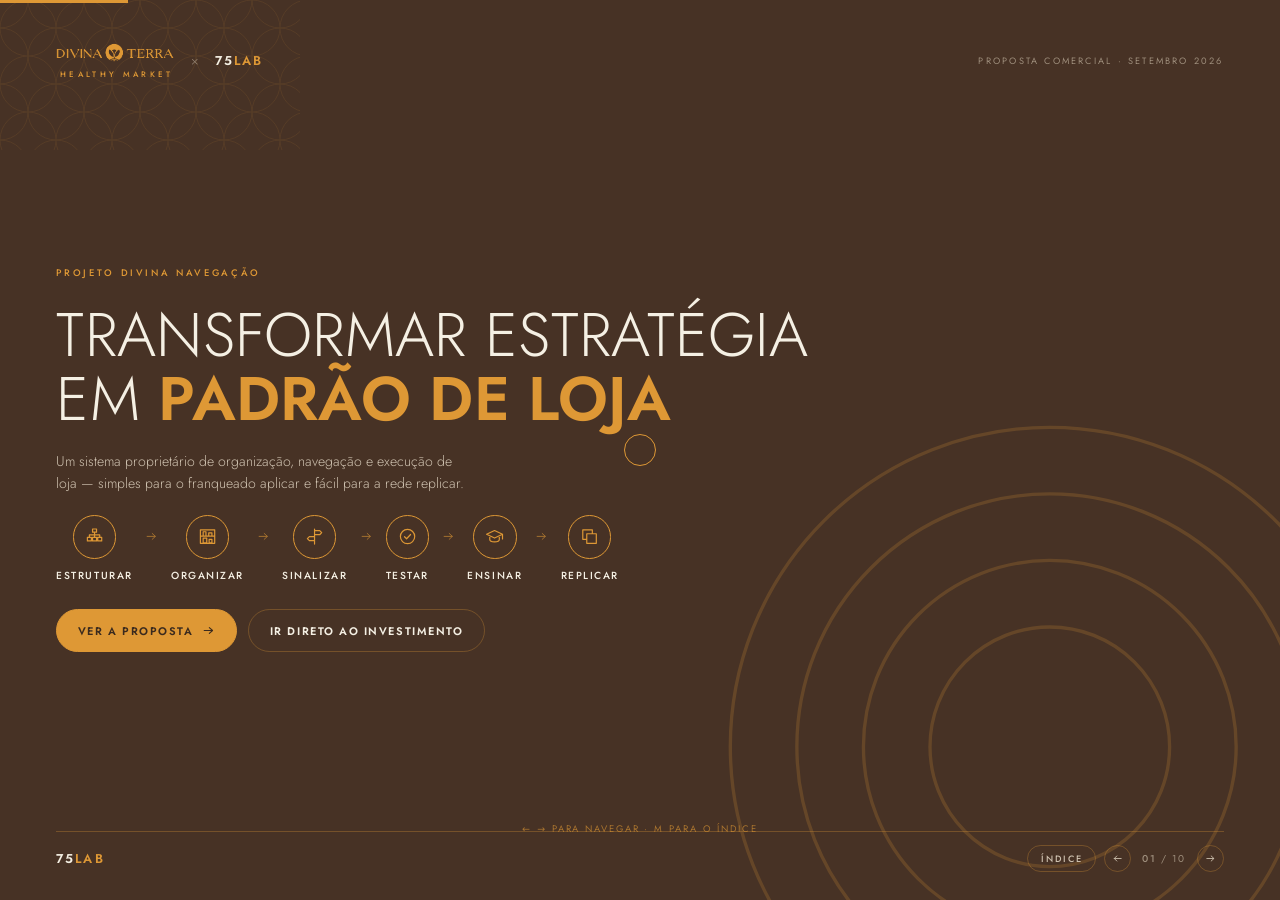
==== index.html @ fbb8a5eb "Remove renders, fixa R$ 29.900 e cria tela de entregáveis - Retira a tela de renders (ainda não há v" ====
<!DOCTYPE html>
<html lang="pt-BR">
<head>
<meta charset="UTF-8">
<meta name="viewport" content="width=device-width, initial-scale=1">
<title>Divina Navegação — Divina Terra × 75LAB</title>
<meta name="description" content="Proposta comercial 75LAB para a Divina Terra — Healthy Market. Divina Navegação: sistema proprietário de organização, navegação e execução de loja.">
<link rel="preconnect" href="https://fonts.googleapis.com">
<link rel="preconnect" href="https://fonts.gstatic.com" crossorigin>
<link href="https://fonts.googleapis.com/css2?family=Cormorant+Garamond:ital,wght@0,500;0,600;1,400;1,500&family=Jost:wght@200;300;400;500;600;700&display=swap" rel="stylesheet">
<style>
/* ==========================================================================
   DIVINA NAVEGAÇÃO · DIVINA TERRA × 75LAB — deck comercial (arquivo único)
   Conteúdo: "Divina Terra — Estratégia Completa de Organização, Navegação e
   Execução de Loja" (docx, 15/09/2026).
   Identidade oficial da marca (Behance): âmbar #DE9835 · terra #473225 ·
   mata #133F2E · areia #D1CBB8 · ouro de linha #C8963E. Padrão de pétalas,
   anéis concêntricos, selos circulares, títulos caps com palavra em âmbar.
   ========================================================================== */
:root{
  --amber:#DE9835; --amber-d:#C17B30; --amber-l:#EFC079; --amber-x:#9C6B24;
  --terra:#473225; --mata:#133F2E; --areia:#D1CBB8; --creme:#F5F0E4;
  --ease:cubic-bezier(.22,.9,.24,1);
}
*{margin:0;padding:0;box-sizing:border-box}
html,body{height:100%;overflow:hidden;background:var(--terra)}
body{font-family:'Jost',system-ui,sans-serif;-webkit-font-smoothing:antialiased}
button{font-family:inherit}
@media (pointer:fine){ body,a,button,.ci{cursor:none} }

/* ---------- cursor harmonioso ---------- */
.cur,.curDot{position:fixed;top:0;left:0;z-index:9999;pointer-events:none;border-radius:50%}
.cur{width:32px;height:32px;margin:-16px 0 0 -16px;border:1.4px solid var(--amber);
  transition:width .3s var(--ease),height .3s var(--ease),margin .3s var(--ease),background .3s,border-color .3s}
.curDot{width:4px;height:4px;margin:-2px 0 0 -2px;background:var(--amber)}
.cur.on{width:54px;height:54px;margin:-27px 0 0 -27px;background:rgba(222,152,53,.15);border-color:var(--amber-l)}
.cur.down{width:22px;height:22px;margin:-11px 0 0 -11px}
@media (pointer:coarse){.cur,.curDot{display:none}}

/* ---------- temas por slide ---------- */
.slide{--bg:var(--creme);--fg:#3A2A1E;--fg2:#6E5B4B;--fg3:#9A8875;
  --acc:var(--amber-x);--line:#DFD6C3;--card:#FFFDF8;--cardline:#E6DDCA;--pat:.10}
.bg-terra{--bg:#473225;--fg:#F5F0E4;--fg2:#CFC2B0;--fg3:#9E8E7C;--acc:#DE9835;
  --line:rgba(222,152,53,.3);--card:rgba(255,255,255,.055);--cardline:rgba(222,152,53,.26);--pat:.16}
.bg-mata{--bg:#133F2E;--fg:#F5F0E4;--fg2:#C2D2C6;--fg3:#8CA294;--acc:#DE9835;
  --line:rgba(222,152,53,.3);--card:rgba(255,255,255,.06);--cardline:rgba(222,152,53,.26);--pat:.16}
.bg-amber{--bg:#DE9835;--fg:#3A2A1E;--fg2:#5C4430;--fg3:#7E6146;--acc:#473225;
  --line:rgba(71,50,37,.26);--card:rgba(255,253,246,.55);--cardline:rgba(71,50,37,.2);--pat:.13}
.bg-areia{--bg:#D1CBB8;--fg:#3A2A1E;--fg2:#5C4B3B;--fg3:#7F705D;--acc:#8A5E1F;
  --line:rgba(71,50,37,.2);--card:rgba(255,253,246,.72);--cardline:rgba(71,50,37,.16);--pat:.12}

/* ---------- estrutura ---------- */
#stage{position:fixed;inset:0;background:var(--creme)}
.slide{position:absolute;inset:0;display:flex;flex-direction:column;
  padding:clamp(18px,3.2vw,52px) clamp(20px,4.4vw,86px) clamp(14px,2.2vw,34px);
  background:var(--bg);color:var(--fg);opacity:0;visibility:hidden;
  transition:opacity .6s var(--ease),transform .6s var(--ease),clip-path .68s var(--ease);
  transform:scale(.985) translateY(20px);clip-path:inset(0 0 100% 0)}
.slide.act{opacity:1;visibility:visible;transform:none;clip-path:inset(0 0 0 0);z-index:2}
.slide.prev{opacity:0;transform:scale(1.02) translateY(-14px);clip-path:inset(0 0 0 0)}

.act .rv{animation:rise .7s var(--ease) both}
.rv{opacity:0}
.act .rv:nth-child(1){animation-delay:.05s}.act .rv:nth-child(2){animation-delay:.12s}
.act .rv:nth-child(3){animation-delay:.19s}.act .rv:nth-child(4){animation-delay:.26s}
.act .rv:nth-child(5){animation-delay:.33s}.act .rv:nth-child(6){animation-delay:.4s}
.act .rv:nth-child(7){animation-delay:.47s}
@keyframes rise{from{opacity:0;transform:translateY(24px)}to{opacity:1;transform:none}}
.act .pop{animation:pop .8s var(--ease) both}
.pop{opacity:0}
@keyframes pop{from{opacity:0;transform:scale(.92)}to{opacity:1;transform:none}}
@keyframes fade{from{opacity:0;transform:translateY(8px)}to{opacity:1;transform:none}}

/* ---------- padrão de pétalas + anéis ---------- */
.pat{position:absolute;pointer-events:none;z-index:0}
.pat.top{top:0;left:0;right:0;height:clamp(70px,9vw,150px);opacity:var(--pat)}
.pat.full{inset:0;opacity:calc(var(--pat)*.62)}
.pat.corner{top:0;left:0;width:clamp(150px,20vw,330px);height:clamp(150px,20vw,330px);opacity:var(--pat)}
.rings{position:absolute;pointer-events:none;z-index:0;opacity:.2}
.rings circle{fill:none;stroke:var(--acc);stroke-width:.5}
.chrome,.content,.foot{position:relative;z-index:1}

.chrome{display:flex;justify-content:space-between;align-items:center;gap:16px;flex:0 0 auto}
.content{flex:1 1 auto;display:flex;flex-direction:column;justify-content:center;min-height:0;
  padding:clamp(10px,1.8vw,24px) 0;gap:clamp(11px,1.5vw,24px)}
.foot{flex:0 0 auto;display:flex;justify-content:space-between;align-items:center;
  border-top:1px solid var(--line);padding-top:clamp(8px,1vw,13px)}
.head{display:flex;justify-content:space-between;align-items:flex-end;gap:24px;flex-wrap:wrap}

/* ---------- marca ---------- */
.dtlogo{height:clamp(18px,1.8vw,28px);display:block}
.dtlock{display:flex;flex-direction:column;gap:5px}
.dtlock .desc{font-size:clamp(7px,.62vw,9.5px);letter-spacing:.42em;text-transform:uppercase;
  color:var(--acc);font-weight:500;text-align:center;padding-left:.42em}
.lockup{display:flex;align-items:center;gap:clamp(10px,1.3vw,20px)}
.lockup .x{font-size:clamp(11px,1vw,15px);color:var(--fg3);font-weight:300}
.lab{font-weight:600;font-size:clamp(11px,1vw,14px);letter-spacing:.16em;white-space:nowrap;color:var(--fg)}
.lab i{font-style:normal;color:var(--acc)}

/* ---------- tipografia ---------- */
h1,h2{font-weight:300;text-transform:uppercase;line-height:1.04;letter-spacing:.005em;color:var(--fg)}
h1{font-size:clamp(29px,4.8vw,78px)}
h2{font-size:clamp(22px,3vw,48px)}
h1 b,h2 b{font-weight:600;color:var(--acc)}
h3{font-weight:500;font-size:clamp(11.5px,1.1vw,16.5px);text-transform:uppercase;letter-spacing:.075em;
  line-height:1.2;color:var(--fg)}
.eyebrow{font-size:clamp(8.5px,.74vw,11px);letter-spacing:.28em;text-transform:uppercase;color:var(--acc);font-weight:500}
.lbl{font-size:clamp(8.5px,.72vw,10.5px);letter-spacing:.24em;text-transform:uppercase;color:var(--fg3)}
.lead{font-weight:300;font-size:clamp(12.5px,1.1vw,16.5px);line-height:1.55;color:var(--fg2);max-width:60ch}
.tiny{font-size:clamp(10.5px,.84vw,12.8px);line-height:1.5;color:var(--fg2);font-weight:300}
.qsm{font-family:'Cormorant Garamond',serif;font-style:italic;font-weight:500;
  font-size:clamp(15px,1.5vw,24px);line-height:1.28;color:var(--fg);max-width:32ch}
b{font-weight:500}

/* ---------- botões ---------- */
.btn{display:inline-flex;align-items:center;gap:9px;border:1.4px solid var(--amber);border-radius:100px;
  padding:clamp(9px,.95vw,14px) clamp(17px,1.6vw,27px);font-size:clamp(10px,.86vw,13px);font-weight:600;
  letter-spacing:.14em;text-transform:uppercase;background:var(--amber);color:#3A2A1E;
  transition:transform .3s var(--ease),background .3s,border-color .3s,color .3s}
.btn:hover{transform:translateY(-3px);background:transparent;color:var(--amber)}
.bg-amber .btn{background:var(--terra);border-color:var(--terra);color:var(--amber)}
.bg-amber .btn:hover{background:transparent;color:var(--terra)}
.bg-creme .btn:hover,.slide:not([class*="bg-"]) .btn:hover{color:var(--amber-x);border-color:var(--amber-x)}
.btn.gh{background:transparent;color:var(--fg);border-color:var(--line)}
.btn.gh:hover{background:var(--amber);border-color:var(--amber);color:#3A2A1E}
.btn svg{width:13px;height:13px;flex:0 0 auto;fill:none;stroke:currentColor;stroke-width:1.9;stroke-linecap:round;stroke-linejoin:round}
.btns{display:flex;gap:clamp(8px,.9vw,13px);flex-wrap:wrap}

.nav{display:flex;align-items:center;gap:8px}
.nb{width:clamp(25px,2.1vw,33px);height:clamp(25px,2.1vw,33px);border-radius:50%;
  border:1px solid var(--line);background:transparent;display:grid;place-items:center;transition:.28s var(--ease)}
.nb svg{width:11px;height:11px;fill:none;stroke:var(--fg2);stroke-width:1.9;stroke-linecap:round;stroke-linejoin:round;transition:.25s}
.nb:hover{background:var(--amber);border-color:var(--amber);transform:scale(1.1)}
.nb:hover svg{stroke:#3A2A1E}
.cnt{font-size:clamp(9.5px,.78vw,12px);letter-spacing:.16em;color:var(--fg3);min-width:50px;text-align:center}
.ixb{border:1px solid var(--line);background:transparent;border-radius:100px;padding:6px clamp(11px,.95vw,15px);
  font-size:clamp(8.5px,.72vw,10.5px);font-weight:500;letter-spacing:.22em;text-transform:uppercase;color:var(--fg2);transition:.28s var(--ease)}
.ixb:hover{background:var(--amber);color:#3A2A1E;border-color:var(--amber)}
#prog{position:fixed;top:0;left:0;height:3px;background:var(--amber);z-index:60;width:0;transition:width .5s var(--ease)}
.bg-amber ~ #prog{background:var(--terra)}

/* ---------- selos ---------- */
.selo{display:flex;flex-direction:column;align-items:center;text-align:center;gap:clamp(7px,.8vw,12px);
  background:none;border:none;color:inherit}
.ring{width:var(--rs,clamp(46px,4.4vw,74px));height:var(--rs,clamp(46px,4.4vw,74px));border-radius:50%;
  border:1.4px solid var(--acc);display:grid;place-items:center;flex:0 0 auto;transition:.4s var(--ease)}
.ring svg{width:46%;height:46%;fill:none;stroke:var(--acc);stroke-width:1.5;stroke-linecap:round;stroke-linejoin:round;transition:.4s var(--ease)}
.selo:hover .ring,.selo.on .ring{background:var(--acc);transform:scale(1.06)}
.selo:hover .ring svg,.selo.on .ring svg{stroke:var(--bg)}
.selo b{font-size:clamp(9px,.8vw,12px);letter-spacing:.15em;text-transform:uppercase;font-weight:500;color:var(--fg);line-height:1.35}

/* cadeia de selos (capa) */
.chain{display:flex;align-items:flex-start;gap:clamp(6px,1vw,16px);flex-wrap:wrap;--rs:clamp(38px,3.4vw,56px)}
.chain .ar{height:var(--rs);display:grid;place-items:center}
.chain .ar svg{width:clamp(12px,1vw,16px);fill:none;stroke:var(--acc);stroke-width:1.6;stroke-linecap:round;stroke-linejoin:round;opacity:.7}

/* equação dos 7 componentes */
.eq{display:flex;align-items:flex-start;justify-content:space-between;gap:clamp(3px,.5vw,9px);flex-wrap:wrap;--rs:clamp(42px,4vw,66px)}
.eq .op{height:var(--rs);display:grid;place-items:center;font-weight:200;font-size:clamp(16px,1.6vw,26px);color:var(--acc)}
.eqres{height:var(--rs);display:flex;align-items:center;gap:10px;padding:0 clamp(14px,1.5vw,24px);background:var(--terra);
  color:var(--amber);border-radius:100px;font-weight:600;letter-spacing:.14em;text-transform:uppercase;
  font-size:clamp(9.5px,.86vw,13px);white-space:nowrap;line-height:1.2}
.eqdet{display:flex;align-items:center;gap:clamp(12px,1.4vw,22px);background:var(--card);border:1px solid var(--cardline);
  border-radius:clamp(9px,.95vw,15px);padding:clamp(12px,1.3vw,20px) clamp(14px,1.6vw,26px)}
.eqdet .num{font-family:'Cormorant Garamond',serif;font-size:clamp(28px,3vw,50px);font-weight:600;line-height:1;color:var(--acc);opacity:.55}
.eqdet .anim{animation:fade .45s var(--ease) both}

/* ícone linear pequeno */
.ic{width:clamp(28px,2.5vw,42px);height:clamp(28px,2.5vw,42px);border-radius:50%;border:1.2px solid var(--acc);display:grid;place-items:center;flex:0 0 auto}
.ic svg{width:48%;height:48%;fill:none;stroke:var(--acc);stroke-width:1.6;stroke-linecap:round;stroke-linejoin:round}

/* ---------- cards ---------- */
.grid{display:grid;gap:clamp(9px,1.05vw,18px)}
.g2{grid-template-columns:repeat(2,1fr)}.g3{grid-template-columns:repeat(3,1fr)}.g4{grid-template-columns:repeat(4,1fr)}
.tile{background:var(--card);border:1px solid var(--cardline);border-radius:clamp(9px,.95vw,15px);
  padding:clamp(12px,1.25vw,22px);display:flex;flex-direction:column;gap:clamp(6px,.6vw,10px);text-align:left;
  transition:transform .35s var(--ease),box-shadow .35s var(--ease),border-color .35s}
.tile.ci:hover{transform:translateY(-6px);border-color:var(--amber);box-shadow:0 16px 32px -20px rgba(47,33,25,.55)}
.tile .num{font-family:'Cormorant Garamond',serif;font-size:clamp(20px,2.1vw,34px);font-weight:600;color:var(--acc);opacity:.42;line-height:1}
.trow{display:flex;justify-content:space-between;align-items:flex-start}
.tile.solid-amber{background:var(--amber);border-color:var(--amber)}
.tile.solid-amber h3{color:#3A2A1E}.tile.solid-amber .tiny,.tile.solid-amber .ul li{color:#5C4430}
.tile.solid-amber .eyebrow{color:#5C4430}.tile.solid-amber .num{color:#3A2A1E}
.tile.solid-amber .ic{border-color:#3A2A1E}.tile.solid-amber .ic svg{stroke:#3A2A1E}
.tile.solid-amber .ul li .dt{background:#3A2A1E}
.tile.solid-mata{background:var(--mata);border-color:var(--mata)}
.tile.solid-mata h3{color:#fff}.tile.solid-mata .tiny,.tile.solid-mata .ul li{color:#C2D2C6}
.tile.solid-mata .eyebrow,.tile.solid-mata .num{color:var(--amber)}
.tile.solid-mata .ic{border-color:var(--amber)}.tile.solid-mata .ic svg{stroke:var(--amber)}
.tile.solid-mata .ul li .dt{background:var(--amber)}
.tile.solid-terra{background:var(--terra);border-color:var(--terra)}
.tile.solid-terra h3{color:#fff}.tile.solid-terra .tiny,.tile.solid-terra .ul li{color:#CFC2B0}
.tile.solid-terra .eyebrow,.tile.solid-terra .num{color:var(--amber)}
.tile.solid-terra .ic{border-color:var(--amber)}.tile.solid-terra .ic svg{stroke:var(--amber)}
.tile.solid-terra .ul li .dt{background:var(--amber)}

/* ---------- listas / chips ---------- */
.ul{display:flex;flex-direction:column;gap:clamp(5px,.6vw,9px);list-style:none}
.ul.cols{display:grid;grid-template-columns:1fr 1fr;column-gap:clamp(14px,2vw,30px);row-gap:clamp(5px,.6vw,9px)}
.ul li{display:flex;gap:10px;align-items:flex-start;font-size:clamp(11px,.92vw,14px);font-weight:300;line-height:1.42;color:var(--fg2)}
.ul li .dt{width:6px;height:6px;border-radius:50%;background:var(--acc);flex:0 0 auto;margin-top:.52em}
.ul li svg{width:clamp(13px,1.1vw,16px);height:clamp(13px,1.1vw,16px);flex:0 0 auto;margin-top:.12em;
  fill:none;stroke:var(--acc);stroke-width:2;stroke-linecap:round;stroke-linejoin:round}
.ul.no li{color:var(--fg3)}.ul.no li svg{stroke:var(--fg3);stroke-width:1.8}
.chips{display:flex;gap:7px;flex-wrap:wrap}
.chip{display:inline-flex;align-items:center;gap:7px;border:1px solid var(--line);border-radius:100px;
  padding:5px 13px;font-size:clamp(10px,.8vw,12.3px);font-weight:400;color:var(--fg);background:var(--card)}
.chip svg{width:12px;height:12px;fill:none;stroke:var(--acc);stroke-width:1.8;stroke-linecap:round;stroke-linejoin:round}

/* ---------- faixas / dados ---------- */
.band{display:flex;align-items:center;gap:clamp(9px,1.2vw,18px);flex-wrap:wrap;border:1px solid var(--line);border-radius:100px;
  padding:clamp(8px,.95vw,15px) clamp(15px,1.7vw,28px);font-size:clamp(10px,.85vw,13px);color:var(--fg2);font-weight:300}
.band b{color:var(--fg);font-weight:500}
.band .sep{width:4px;height:4px;border-radius:50%;background:var(--acc);flex:0 0 auto}
.band svg{fill:none;stroke:var(--acc);stroke-width:1.5;stroke-linecap:round;stroke-linejoin:round;flex:0 0 auto}
.dl{display:flex;flex-direction:column}
.dl div{display:flex;justify-content:space-between;gap:14px;align-items:baseline;padding:clamp(6px,.68vw,11px) 0;
  border-bottom:1px solid var(--line);font-size:clamp(10.5px,.9vw,13.5px);font-weight:300;color:var(--fg2)}
.dl div:last-child{border:none}
.dl b{font-weight:500;color:var(--fg);text-align:right}

/* ---------- hoje → proposto ---------- */
.fromto{display:flex;align-items:stretch;gap:clamp(6px,.8vw,13px)}
.ft{flex:1;border:1px solid var(--cardline);background:var(--card);border-radius:clamp(9px,.95vw,15px);
  padding:clamp(11px,1.2vw,19px) clamp(13px,1.4vw,22px);display:flex;flex-direction:column;gap:9px}
.ft.on{background:var(--terra);border-color:var(--terra)}
.ft.on .eyebrow{color:var(--amber)}
.seq{display:flex;align-items:center;gap:clamp(5px,.6vw,9px);flex-wrap:wrap}
.seq span{border:1px solid var(--line);border-radius:100px;padding:5px clamp(9px,.9vw,14px);font-size:clamp(9.5px,.8vw,12px);
  font-weight:500;letter-spacing:.12em;text-transform:uppercase;color:var(--fg)}
.ft.on .seq span{border-color:rgba(222,152,53,.5);color:#F5F0E4}
.seq svg{width:12px;height:12px;fill:none;stroke:var(--fg3);stroke-width:1.8;stroke-linecap:round;stroke-linejoin:round}
.ft.on .seq svg{stroke:var(--amber)}
.ft.muted .seq span{color:var(--fg3)}

/* ---------- Divina Logic: matriz + regra modular ---------- */
.oar{display:flex;flex-direction:column;gap:clamp(7px,.8vw,12px)}
.oar .tile{flex-direction:row;align-items:center;gap:clamp(11px,1.2vw,18px);padding:clamp(11px,1.1vw,18px) clamp(13px,1.3vw,20px)}
.oar .tag{font-size:clamp(9.5px,.8vw,12px);font-weight:600;letter-spacing:.18em;text-transform:uppercase;
  min-width:clamp(96px,9.5vw,146px)}
.tile.solid-terra .tag{color:var(--amber)}.tile.solid-amber .tag{color:#3A2A1E}.tile.solid-mata .tag{color:var(--amber)}
.modbox{background:var(--card);border:1px solid var(--cardline);border-radius:clamp(9px,.95vw,15px);
  padding:clamp(12px,1.3vw,22px);display:flex;flex-direction:column;gap:clamp(9px,1vw,14px)}
.steps{display:inline-flex;border:1px solid var(--line);border-radius:100px;padding:3px;gap:3px;align-self:flex-start}
.mod{display:grid;grid-template-columns:repeat(4,1fr);gap:clamp(4px,.5vw,8px);height:clamp(96px,15vh,170px);position:relative}
.mcol{border:1.3px solid var(--terra);border-radius:5px;display:grid;grid-template-rows:repeat(4,1fr);gap:3px;padding:4px;
  background:#FBF8F1;transition:opacity .4s,border-color .4s}
.mcol.off{border:1.3px dashed var(--line);background:transparent;opacity:.6}
.mcol.off .shelf{display:none}
.shelf{display:flex;gap:2px;border-bottom:2px solid rgba(71,50,37,.35)}
.sg{height:100%;border-radius:2px 2px 0 0;transition:flex-basis .55s var(--ease);
  background-image:repeating-linear-gradient(90deg,rgba(255,255,255,.28) 0 1px,transparent 1px 9px)}
.sg.a{background-color:var(--terra)}.sg.b{background-color:var(--amber)}.sg.c{background-color:var(--mata)}
.more4{position:absolute;right:-6px;top:50%;transform:translate(100%,-50%);font-weight:200;font-size:22px;color:var(--acc)}
.legend{display:flex;gap:14px;flex-wrap:wrap;font-size:clamp(9.5px,.78vw,11.5px);color:var(--fg2);letter-spacing:.06em}
.legend span{display:inline-flex;align-items:center;gap:6px}
.legend i{width:10px;height:10px;border-radius:2px;display:inline-block}
.modcap{font-size:clamp(12px,1vw,15.5px);font-weight:400;color:var(--fg)}
.modcap b{color:var(--acc);font-weight:600}

/* ---------- timeline 7 fases ---------- */
.tl{display:grid;grid-template-columns:repeat(7,1fr);gap:clamp(5px,.7vw,12px);position:relative}
.tl:before{content:'';position:absolute;left:0;right:0;top:clamp(14px,1.25vw,21px);height:1px;background:var(--line)}
.tstep{position:relative;text-align:left;background:transparent;border:none;display:flex;flex-direction:column;gap:clamp(5px,.6vw,9px)}
.tdot{width:clamp(28px,2.5vw,42px);height:clamp(28px,2.5vw,42px);border-radius:50%;background:var(--bg);border:1.4px solid var(--fg3);
  display:grid;place-items:center;font-family:'Cormorant Garamond',serif;font-size:clamp(12px,1.1vw,18px);font-weight:600;color:var(--fg2);
  transition:.35s var(--ease);z-index:1}
.tstep.on .tdot,.tstep:hover .tdot{background:var(--amber);border-color:var(--amber);color:#3A2A1E;transform:scale(1.1)}
.tstep h3{font-size:clamp(10px,.9vw,13.5px);letter-spacing:.06em;transition:color .3s}
.tstep .tiny{font-size:clamp(9.5px,.76vw,11.5px);line-height:1.4}
.tstep.on h3{color:var(--acc)}
.phase{display:grid;grid-template-columns:.9fr 1.6fr;gap:clamp(12px,1.6vw,26px);background:var(--card);border:1px solid var(--cardline);
  border-radius:clamp(9px,.95vw,15px);padding:clamp(13px,1.35vw,22px) clamp(15px,1.6vw,26px)}
.phase .anim{animation:fade .45s var(--ease) both}
.phase .ph-n{font-family:'Cormorant Garamond',serif;font-size:clamp(26px,2.6vw,44px);font-weight:600;color:var(--acc);line-height:1}

/* ---------- clusters / auditoria ---------- */
.clu{display:grid;grid-template-columns:repeat(3,1fr);gap:clamp(8px,1vw,16px);align-items:end}
.clu div{display:flex;flex-direction:column;align-items:center;text-align:center;gap:7px}
.clu .c{border-radius:50%;border:1.4px solid var(--amber);display:grid;place-items:center;font-weight:600;color:var(--amber);letter-spacing:.06em}
.clu .p{width:clamp(34px,3vw,48px);height:clamp(34px,3vw,48px);font-size:clamp(12px,1vw,15px)}
.clu .m{width:clamp(48px,4.3vw,68px);height:clamp(48px,4.3vw,68px);font-size:clamp(15px,1.3vw,20px);background:rgba(222,152,53,.14)}
.clu .g{width:clamp(62px,5.6vw,90px);height:clamp(62px,5.6vw,90px);font-size:clamp(18px,1.6vw,25px);background:var(--amber);color:#3A2A1E}
.audit{display:flex;flex-direction:column;gap:6px}
.audit div{display:flex;justify-content:space-between;align-items:center;gap:10px;padding:5px 0;border-bottom:1px solid var(--line);
  font-size:clamp(10.5px,.86vw,13px);font-weight:300;color:var(--fg2)}
.audit div:last-child{border:none}
.pill{font-size:clamp(8.5px,.7vw,10.5px);font-weight:600;letter-spacing:.14em;text-transform:uppercase;padding:3px 10px;border-radius:100px;white-space:nowrap}
.pill.ok{background:#2E6B4E;color:#F5F0E4}.pill.aj{background:var(--amber);color:#3A2A1E}.pill.na{border:1px solid var(--line);color:var(--fg3)}

/* ---------- fluxo ---------- */
.flow{display:flex;align-items:stretch;gap:clamp(6px,.75vw,13px)}
.fstep{flex:1;background:var(--card);border:1px solid var(--cardline);border-radius:clamp(9px,.95vw,15px);
  padding:clamp(11px,1.2vw,20px);display:flex;flex-direction:column;gap:8px;transition:.35s var(--ease)}
.fstep:hover{transform:translateY(-5px);border-color:var(--amber)}
.farr{display:grid;place-items:center;flex:0 0 auto;width:clamp(14px,1.5vw,26px)}
.farr svg{width:100%;fill:none;stroke:var(--acc);stroke-width:1.6;stroke-linecap:round;stroke-linejoin:round}
.skuflow{display:flex;align-items:center;gap:clamp(4px,.5vw,8px);flex-wrap:wrap}
.skuflow span{font-size:clamp(9px,.74vw,11px);font-weight:500;letter-spacing:.12em;text-transform:uppercase;color:var(--fg);
  border:1px solid var(--line);border-radius:100px;padding:4px 10px;background:var(--card)}
.skuflow svg{width:11px;height:11px;fill:none;stroke:var(--acc);stroke-width:1.8;stroke-linecap:round;stroke-linejoin:round}

/* ---------- catálogo de entregáveis ---------- */
.pcard{gap:clamp(4px,.45vw,7px);padding:clamp(10px,1vw,17px) clamp(12px,1.2vw,19px)}
.pcard h3{font-size:clamp(11px,1vw,15px)}
.ptype{font-size:clamp(7.5px,.62vw,9.5px);font-weight:600;letter-spacing:.16em;text-transform:uppercase;
  padding:3px 9px;border-radius:100px;border:1px solid var(--acc);color:var(--acc);white-space:nowrap}
.ptype.sv{background:var(--acc);color:var(--bg)}
.stat{align-items:flex-start}
.stat .snum{font-weight:200;font-size:clamp(34px,3.4vw,56px);line-height:.9;color:var(--fg)}
.stat .go{font-size:clamp(8.5px,.7vw,10.5px);letter-spacing:.18em;text-transform:uppercase;color:var(--acc);font-weight:600;
  display:inline-flex;align-items:center;gap:6px;margin-top:2px}
.stat .go svg{width:11px;height:11px;fill:none;stroke:currentColor;stroke-width:2;stroke-linecap:round;stroke-linejoin:round}

/* ---------- tabs ---------- */
.tabs{display:inline-flex;border:1px solid var(--line);border-radius:100px;padding:3px;gap:3px;align-self:flex-start}
.tab{border:none;background:transparent;border-radius:100px;padding:7px clamp(12px,1.3vw,22px);font-size:clamp(9.5px,.8vw,12px);
  font-weight:500;letter-spacing:.14em;text-transform:uppercase;color:var(--fg2);transition:.3s var(--ease)}
.tab.on{background:var(--amber);color:#3A2A1E}
.bg-amber .tab.on{background:var(--terra);color:var(--amber)}
.pane{display:none}.pane.on{display:block;animation:rise .5s var(--ease) both}

/* ---------- número gigante ---------- */
.big{font-weight:200;line-height:.86;letter-spacing:-.02em;font-size:clamp(52px,9.6vw,156px);color:var(--fg);white-space:nowrap}
.big small{font-size:.26em;font-weight:400;letter-spacing:.06em;vertical-align:super;margin-right:.08em}

/* ---------- índice ---------- */
#ix{position:fixed;inset:0;z-index:80;background:var(--terra);display:none;padding:clamp(26px,3.6vw,64px);overflow:auto}
#ix.on{display:block;animation:rise .4s var(--ease) both}
.ixg{display:grid;grid-template-columns:repeat(auto-fill,minmax(215px,1fr));gap:9px;margin-top:24px}
.ixi{text-align:left;background:transparent;border:1px solid rgba(222,152,53,.28);border-radius:10px;padding:13px 15px;
  display:flex;gap:12px;align-items:baseline;transition:.3s var(--ease)}
.ixi:hover{background:var(--amber);border-color:var(--amber)}
.ixi span{font-family:'Cormorant Garamond',serif;font-size:18px;color:var(--amber);font-weight:600;min-width:20px}
.ixi p{font-size:11.5px;color:#CFC2B0;font-weight:400;text-transform:uppercase;letter-spacing:.14em}
.ixi:hover span,.ixi:hover p{color:#3A2A1E}
.hint{position:fixed;bottom:clamp(50px,5vw,76px);left:50%;transform:translateX(-50%);z-index:50;font-size:9.5px;letter-spacing:.2em;
  text-transform:uppercase;color:var(--amber);opacity:.65;pointer-events:none;transition:opacity .5s}
.hint.hide{opacity:0}

@media (max-width:860px){
  .g3,.g4{grid-template-columns:repeat(2,1fr)}
  .g2,.phase,.split{grid-template-columns:1fr!important}
  .ul.cols{grid-template-columns:1fr}
  .tl{grid-template-columns:repeat(4,1fr)}.tl:before{display:none}
  .flow,.fromto{flex-direction:column}.farr{width:auto;height:18px;transform:rotate(90deg)}
  .hideM{display:none!important}
  .slide{overflow-y:auto;overflow-x:hidden;-webkit-overflow-scrolling:touch}
  .content{justify-content:flex-start}
  .hint{display:none}
}
@media print{
  html,body{overflow:visible;height:auto}
  #stage{position:static}
  .slide{position:relative;opacity:1!important;visibility:visible!important;transform:none!important;clip-path:none!important;
    height:100vh;page-break-after:always;break-after:page;-webkit-print-color-adjust:exact;print-color-adjust:exact}
  .nav,.ixb,#ix,.cur,.curDot,.hint,#prog{display:none!important}
  .rv,.pop{opacity:1!important;animation:none!important}
}
</style>
</head>
<body>

<div id="prog"></div>
<div class="cur" id="cur"></div>
<div class="curDot" id="curDot"></div>

<!-- ===== padrões e ícones da marca ===== -->
<svg style="position:absolute;width:0;height:0" aria-hidden="true">
 <defs>
  <pattern id="petG" width="56" height="56" patternUnits="userSpaceOnUse">
    <g fill="none" stroke="#DE9835" stroke-width="1"><circle cx="0" cy="0" r="28"/><circle cx="56" cy="0" r="28"/>
      <circle cx="0" cy="56" r="28"/><circle cx="56" cy="56" r="28"/><circle cx="28" cy="28" r="28"/></g>
  </pattern>
  <pattern id="petT" width="56" height="56" patternUnits="userSpaceOnUse">
    <g fill="none" stroke="#473225" stroke-width="1"><circle cx="0" cy="0" r="28"/><circle cx="56" cy="0" r="28"/>
      <circle cx="0" cy="56" r="28"/><circle cx="56" cy="56" r="28"/><circle cx="28" cy="28" r="28"/></g>
  </pattern>
 </defs>
 <symbol id="i-arr" viewBox="0 0 24 24"><path d="M4 12h15M13.5 6.5 19.5 12l-6 5.5"/></symbol>
 <symbol id="i-l" viewBox="0 0 24 24"><path d="M20 12H5M10.5 6.5 5 12l5.5 5.5"/></symbol>
 <symbol id="i-ok" viewBox="0 0 24 24"><path d="m4 12.5 5.5 5.5L20 6.5"/></symbol>
 <symbol id="i-no" viewBox="0 0 24 24"><path d="M6 6l12 12M18 6 6 18"/></symbol>
 <symbol id="i-map" viewBox="0 0 24 24"><path d="M9 3.5 3 5.8v15L9 18.5l6 2.3 6-2.3v-15L15 5.8 9 3.5zM9 3.5v15M15 5.8v15"/></symbol>
 <symbol id="i-shelf" viewBox="0 0 24 24"><path d="M3 3.5h18M3 3.5v17M21 3.5v17M3 20.5h18M3 11.5h18M6.5 6h3.5v5.5H6.5zM13.5 7.5h4v4h-4zM6.5 14h4.5v6H6.5zM14 15.5h3.5V20H14z"/></symbol>
 <symbol id="i-tree" viewBox="0 0 24 24"><path d="M9.5 2.5h5v4h-5zM12 6.5v3.5M5.5 10h13M5.5 10v3M12 10v3M18.5 10v3M3 13h5v4.5H3zM9.5 13h5v4.5h-5zM16 13h5v4.5h-5z"/></symbol>
 <symbol id="i-grid" viewBox="0 0 24 24"><path d="M3.5 3.5h17v17h-17zM3.5 9.2h17M3.5 14.8h17M9.2 3.5v17M14.8 3.5v17"/></symbol>
 <symbol id="i-sign" viewBox="0 0 24 24"><path d="M12 21.5V2.5M12 4.5h6.5l2.5 2.6-2.5 2.6H12M12 12H5.5L3 14.6l2.5 2.6H12"/></symbol>
 <symbol id="i-cycle" viewBox="0 0 24 24"><path d="M20 12a8 8 0 0 1-13.7 5.6M4 12a8 8 0 0 1 13.7-5.6M17.7 2.8v3.8h-3.8M6.3 21.2v-3.8h3.8"/></symbol>
 <symbol id="i-cap" viewBox="0 0 24 24"><path d="M2 9.2 12 4.5l10 4.7-10 4.7zM6 11.1v4.7c0 1.7 2.7 3 6 3s6-1.3 6-3v-4.7M22 9.2v5.8"/></symbol>
 <symbol id="i-copy" viewBox="0 0 24 24"><path d="M8.5 8.5h12v12h-12zM15.5 8.5v-5h-12v12h5"/></symbol>
 <symbol id="i-target" viewBox="0 0 24 24"><circle cx="12" cy="12" r="9"/><circle cx="12" cy="12" r="5"/><circle cx="12" cy="12" r="1.3"/></symbol>
 <symbol id="i-rule" viewBox="0 0 24 24"><path d="M2.5 8.5h19v7h-19zM6.5 8.5v3M10.5 8.5v3.8M14.5 8.5v3M18.5 8.5v3.8"/></symbol>
 <symbol id="i-book" viewBox="0 0 24 24"><path d="M4 4.5h11a3 3 0 0 1 3 3V20H7a3 3 0 0 1-3-3zM4 17a3 3 0 0 1 3-3h11M8 8.5h6"/></symbol>
 <symbol id="i-team" viewBox="0 0 24 24"><circle cx="9" cy="8" r="3.2"/><path d="M2.8 20c0-3.4 2.8-5.2 6.2-5.2s6.2 1.8 6.2 5.2"/><circle cx="17.4" cy="9.2" r="2.3"/><path d="M16.6 14.9c2.9.1 4.6 1.7 4.6 4.5"/></symbol>
 <symbol id="i-store" viewBox="0 0 24 24"><path d="M4 3.5h16l1.5 5.2a3 3 0 0 1-5.7 1.5 3 3 0 0 1-5.6 0 3 3 0 0 1-5.7-1.5zM5 11v9.5h14V11M10 20.5V15h4v5.5"/></symbol>
 <symbol id="i-grow" viewBox="0 0 24 24"><path d="M3.5 20.5h17M7 20.5v-5.5M12 20.5v-9.5M17 20.5v-3.5M4 10l5-4.5 4 3 6.5-5.5"/></symbol>
 <symbol id="i-img" viewBox="0 0 24 24"><path d="M3 4.5h18v15H3zM3 16l5-5 4 4 3-3 6 6"/><circle cx="8.3" cy="9.3" r="1.4"/></symbol>
 <symbol id="i-print" viewBox="0 0 24 24"><path d="M7 8.5V3h10v5.5M7 17.5H5a2 2 0 0 1-2-2v-4a2 2 0 0 1 2-2h14a2 2 0 0 1 2 2v4a2 2 0 0 1-2 2h-2M7 14.5h10V21H7z"/></symbol>
 <symbol id="i-seal" viewBox="0 0 24 24"><circle cx="12" cy="12" r="9"/><path d="m8.2 12.2 2.6 2.6 5-5.4"/></symbol>
 <symbol id="i-search" viewBox="0 0 24 24"><circle cx="10.5" cy="10.5" r="6.5"/><path d="m15.5 15.5 5.5 5.5"/></symbol>
 <symbol id="i-list" viewBox="0 0 24 24"><path d="M9 6h11.5M9 12h11.5M9 18h11.5"/><path d="m3 6 1.3 1.3L6.5 5M3 12l1.3 1.3L6.5 11M3 18l1.3 1.3L6.5 17"/></symbol>
</svg>

<div id="stage">

<!-- ================= 1 · CAPA ================= -->
<section class="slide bg-terra" data-t="Capa">
  <svg class="pat full"><rect width="100%" height="100%" fill="url(#petG)"/></svg>
  <svg class="rings" viewBox="0 0 100 100" style="right:-8vw;bottom:-14vw;width:52vw;height:52vw">
    <circle cx="50" cy="50" r="18"/><circle cx="50" cy="50" r="28"/><circle cx="50" cy="50" r="38"/><circle cx="50" cy="50" r="48"/></svg>
  <div class="chrome">
    <div class="lockup">
      <div class="dtlock"><img class="dtlogo" src="[data-uri]" alt="Divina Terra"><span class="desc">Healthy Market</span></div>
      <span class="x">×</span><span class="lab">75<i>LAB</i></span>
    </div>
    <span class="lbl hideM">Proposta comercial · Setembro 2026</span>
  </div>
  <div class="content" style="gap:clamp(13px,1.6vw,26px)">
    <div class="rv"><span class="eyebrow">Projeto Divina Navegação</span></div>
    <h1 class="rv">Transformar estratégia<br>em <b>padrão de loja</b></h1>
    <p class="lead rv" style="max-width:52ch">Um sistema proprietário de organização, navegação e execução de loja — simples para o franqueado aplicar e fácil para a rede replicar.</p>
    <div class="chain rv">
      <div class="selo ci"><span class="ring"><svg><use href="#i-tree"/></svg></span><b>Estruturar</b></div>
      <div class="ar"><svg viewBox="0 0 24 24"><use href="#i-arr"/></svg></div>
      <div class="selo ci"><span class="ring"><svg><use href="#i-shelf"/></svg></span><b>Organizar</b></div>
      <div class="ar"><svg viewBox="0 0 24 24"><use href="#i-arr"/></svg></div>
      <div class="selo ci"><span class="ring"><svg><use href="#i-sign"/></svg></span><b>Sinalizar</b></div>
      <div class="ar"><svg viewBox="0 0 24 24"><use href="#i-arr"/></svg></div>
      <div class="selo ci"><span class="ring"><svg><use href="#i-seal"/></svg></span><b>Testar</b></div>
      <div class="ar"><svg viewBox="0 0 24 24"><use href="#i-arr"/></svg></div>
      <div class="selo ci"><span class="ring"><svg><use href="#i-cap"/></svg></span><b>Ensinar</b></div>
      <div class="ar"><svg viewBox="0 0 24 24"><use href="#i-arr"/></svg></div>
      <div class="selo ci"><span class="ring"><svg><use href="#i-copy"/></svg></span><b>Replicar</b></div>
    </div>
    <div class="btns rv" style="margin-top:clamp(2px,.5vw,8px)">
      <button class="btn ci" data-go="1">Ver a proposta <svg><use href="#i-arr"/></svg></button>
      <button class="btn gh ci" data-go="8">Ir direto ao investimento</button>
    </div>
  </div>
  <div class="foot">
    <span class="lab">75<i>LAB</i></span>
    <div class="nav"><button class="ixb ci" data-ix>Índice</button><button class="nb ci" data-prev><svg><use href="#i-l"/></svg></button>
      <span class="cnt"><b class="cur-n">01</b> / 10</span><button class="nb ci" data-next><svg><use href="#i-arr"/></svg></button></div>
  </div>
</section>

<!-- ================= 2 · O DESAFIO ================= -->
<section class="slide" data-t="O desafio">
  <svg class="pat corner"><rect width="100%" height="100%" fill="url(#petT)"/></svg>
  <div class="chrome"><span class="eyebrow">01 · O ponto de partida</span><span class="lbl hideM">Contexto e problema de negócio</span></div>
  <div class="content">
    <div class="head rv">
      <h2>O conhecimento existe.<br><b>Falta virar sistema</b></h2>
      <div><div class="eyebrow" style="margin-bottom:7px">Pergunta-guia · Shopper first</div>
        <p class="qsm">“Como alguém que não conhece o portfólio da Divina Terra procuraria esse produto na loja?”</p></div>
    </div>
    <div class="grid g4 rv">
      <div class="tile"><div class="trow"><span class="ic"><svg><use href="#i-team"/></svg></span><span class="num">01</span></div>
        <h3>Conhecimento disperso</h3><p class="tiny">Parte nas pessoas, parte nas indústrias, parte na prática de cada loja.</p></div>
      <div class="tile"><div class="trow"><span class="ic"><svg><use href="#i-tree"/></svg></span><span class="num">02</span></div>
        <h3>Organização por marca</h3><p class="tiny">O shopper precisa conhecer a marca para encontrar a solução.</p></div>
      <div class="tile"><div class="trow"><span class="ic"><svg><use href="#i-search"/></svg></span><span class="num">03</span></div>
        <h3>Dependência da equipe</h3><p class="tiny">Sem uma loja autoexplicativa, cliente e vendedor novo dependem de memória.</p></div>
      <div class="tile"><div class="trow"><span class="ic"><svg><use href="#i-copy"/></svg></span><span class="num">04</span></div>
        <h3>Baixa replicabilidade</h3><p class="tiny">Cada unidade interpreta o padrão do seu jeito.</p></div>
    </div>
    <div class="fromto rv">
      <div class="ft muted"><span class="eyebrow" style="color:var(--fg3)">Hoje</span>
        <div class="seq"><span>Marca</span><svg><use href="#i-arr"/></svg><span>Produto</span><svg><use href="#i-arr"/></svg><span>Pedir ajuda</span></div></div>
      <div class="farr"><svg viewBox="0 0 24 24"><use href="#i-arr"/></svg></div>
      <div class="ft on"><span class="eyebrow">Com a Divina Navegação</span>
        <div class="seq"><span>Necessidade</span><svg><use href="#i-arr"/></svg><span>Categoria</span><svg><use href="#i-arr"/></svg><span>Marca</span></div></div>
    </div>
  </div>
  <div class="foot">
    <span class="lab">75<i>LAB</i></span>
    <div class="nav"><button class="ixb ci" data-ix>Índice</button><button class="nb ci" data-prev><svg><use href="#i-l"/></svg></button>
      <span class="cnt"><b class="cur-n">02</b> / 10</span><button class="nb ci" data-next><svg><use href="#i-arr"/></svg></button></div>
  </div>
</section>

<!-- ================= 3 · O CONCEITO ================= -->
<section class="slide bg-amber" data-t="O sistema">
  <svg class="pat top"><rect width="100%" height="100%" fill="url(#petT)"/></svg>
  <div class="chrome"><span class="eyebrow">02 · A solução</span><span class="lbl hideM">Clique em cada componente</span></div>
  <div class="content">
    <div class="head rv">
      <h2>Não é um manual.<br>É um <b>sistema de execução</b></h2>
      <p class="lead" style="max-width:34ch">Divina Navegação é a metodologia guarda-chuva: sete componentes que, juntos, formam o padrão da rede.</p>
    </div>
    <div class="eq rv">
      <button class="selo ci on" data-eq="0"><span class="ring"><svg><use href="#i-tree"/></svg></span><b>Categorias</b></button><span class="op">+</span>
      <button class="selo ci" data-eq="1"><span class="ring"><svg><use href="#i-shelf"/></svg></span><b>Exposição</b></button><span class="op">+</span>
      <button class="selo ci" data-eq="2"><span class="ring"><svg><use href="#i-grid"/></svg></span><b>Planograma</b></button><span class="op">+</span>
      <button class="selo ci" data-eq="3"><span class="ring"><svg><use href="#i-sign"/></svg></span><b>Comunicação</b></button><span class="op">+</span>
      <button class="selo ci" data-eq="4"><span class="ring"><svg><use href="#i-cycle"/></svg></span><b>Operação</b></button><span class="op">+</span>
      <button class="selo ci" data-eq="5"><span class="ring"><svg><use href="#i-cap"/></svg></span><b>Treinamento</b></button><span class="op">+</span>
      <button class="selo ci" data-eq="6"><span class="ring"><svg><use href="#i-copy"/></svg></span><b>Replicação</b></button><span class="op">=</span>
      <div class="eqres">Padrão<br>Divina Terra</div>
    </div>
    <div class="eqdet rv" id="eqdet">
      <span class="num">01</span>
      <div class="anim"><h3 id="eqn">Categorias</h3><p class="tiny" id="eqd" style="margin-top:4px">Define o que existe e como está organizado.</p></div>
    </div>
    <div class="band rv"><svg style="width:15px;height:15px"><use href="#i-seal"/></svg>
      O investimento deixa de ser compra de arquivos e passa a ser a <b>criação de um ativo da rede</b></div>
  </div>
  <div class="foot">
    <span class="lab">75<i>LAB</i></span>
    <div class="nav"><button class="ixb ci" data-ix>Índice</button><button class="nb ci" data-prev><svg><use href="#i-l"/></svg></button>
      <span class="cnt"><b class="cur-n">03</b> / 10</span><button class="nb ci" data-next><svg><use href="#i-arr"/></svg></button></div>
  </div>
</section>

<!-- ================= 4 · DIVINA LOGIC ================= -->
<section class="slide" data-t="Divina Logic">
  <svg class="pat corner" style="left:auto;right:0;transform:scaleX(-1)"><rect width="100%" height="100%" fill="url(#petT)"/></svg>
  <div class="chrome"><span class="eyebrow">03 · Divina Logic · sistema modular de exposição</span><span class="lbl hideM">Teste a regra modular</span></div>
  <div class="content">
    <div class="head rv">
      <h2>Padrão<br><b>sem engessamento</b></h2>
      <p class="lead" style="max-width:36ch">O franqueado não copia a foto de uma gôndola. Ele entende a regra por trás dela — e aplica no espaço que tem.</p>
    </div>
    <div class="rv split" style="display:grid;grid-template-columns:1fr 1.15fr;gap:clamp(12px,1.6vw,26px);align-items:stretch">
      <div class="oar">
        <div class="tile solid-terra"><span class="tag">Obrigatório</span><p class="tiny">O que define o padrão Divina Terra. <b style="color:#fff">Não muda.</b></p></div>
        <div class="tile solid-amber"><span class="tag">Adaptável</span><p class="tiny">Varia com o tamanho, o estoque e o sortimento da loja.</p></div>
        <div class="tile solid-mata"><span class="tag">Recomendado</span><p class="tiny">Boas práticas que elevam a exposição, conforme a realidade da unidade.</p></div>
      </div>
      <div class="modbox">
        <div style="display:flex;justify-content:space-between;align-items:center;gap:10px;flex-wrap:wrap">
          <span class="eyebrow">Regra modular</span>
          <div class="steps">
            <button class="tab on ci" data-mod="1">1 módulo</button><button class="tab ci" data-mod="2">2</button>
            <button class="tab ci" data-mod="3">3</button><button class="tab ci" data-mod="4">4+</button>
          </div>
        </div>
        <div class="mod" id="mod"></div>
        <p class="modcap" id="modcap"><b>1 módulo:</b> as subcategorias e os SKUs essenciais.</p>
        <div class="legend"><span><i style="background:var(--terra)"></i>Essenciais</span><span><i style="background:var(--amber)"></i>Complementares</span><span><i style="background:var(--mata)"></i>Novidades e variedade</span><span style="color:var(--fg3)">Ilustrativo</span></div>
      </div>
    </div>
  </div>
  <div class="foot">
    <span class="lab">75<i>LAB</i></span>
    <div class="nav"><button class="ixb ci" data-ix>Índice</button><button class="nb ci" data-prev><svg><use href="#i-l"/></svg></button>
      <span class="cnt"><b class="cur-n">04</b> / 10</span><button class="nb ci" data-next><svg><use href="#i-arr"/></svg></button></div>
  </div>
</section>

<!-- ================= 5 · METODOLOGIA E FASES ================= -->
<section class="slide bg-areia" data-t="Metodologia em 7 fases">
  <svg class="pat top"><rect width="100%" height="100%" fill="url(#petT)"/></svg>
  <div class="chrome"><span class="eyebrow">04 · Como vamos construir</span><span class="lbl hideM">Clique em uma fase</span></div>
  <div class="content">
    <div class="head rv">
      <h2>10 etapas em 7 fases.<br><b>Um único sistema</b></h2>
      <p class="lead" style="max-width:36ch">Cada etapa alimenta a seguinte. Aprovações ao fim de cada fase evitam retrabalho acumulado.</p>
    </div>
    <div class="tl rv" id="tl">
      <button class="tstep on ci" data-ph="0"><span class="tdot">1</span><h3>Imersão</h3><p class="tiny">Diagnóstico da loja piloto</p></button>
      <button class="tstep ci" data-ph="1"><span class="tdot">2</span><h3>Estratégia</h3><p class="tiny">Categorias, naming e Divina Logic</p></button>
      <button class="tstep ci" data-ph="2"><span class="tdot">3</span><h3>Desenvolvimento</h3><p class="tiny">Planogramas e sistema visual</p></button>
      <button class="tstep ci" data-ph="3"><span class="tdot">4</span><h3>Piloto</h3><p class="tiny">Implantação assistida</p></button>
      <button class="tstep ci" data-ph="4"><span class="tdot">5</span><h3>Validação</h3><p class="tiny">Testes e correções</p></button>
      <button class="tstep ci" data-ph="5"><span class="tdot">6</span><h3>Manualização</h3><p class="tiny">Manual, guia e treinamento</p></button>
      <button class="tstep ci" data-ph="6"><span class="tdot">7</span><h3>Escala</h3><p class="tiny">Clusters, rollout e suporte</p></button>
    </div>
    <div class="phase rv" id="phase">
      <div class="anim">
        <div style="display:flex;align-items:baseline;gap:12px"><span class="ph-n">01</span><h3 class="ph-t">Imersão e diagnóstico</h3></div>
        <ul class="ul ph-et" style="margin-top:10px"><li><span class="dt"></span>Etapa 1 · Imersão e diagnóstico da loja piloto</li></ul>
      </div>
      <div class="anim">
        <div class="eyebrow" style="margin-bottom:9px">Entregáveis da fase</div>
        <div class="chips ph-en">
          <span class="chip"><svg><use href="#i-ok"/></svg>Diagnóstico estratégico</span><span class="chip"><svg><use href="#i-ok"/></svg>Registro fotográfico comentado</span>
          <span class="chip"><svg><use href="#i-ok"/></svg>Mapa AS IS</span><span class="chip"><svg><use href="#i-ok"/></svg>Inventário de categorias e mobiliário</span>
          <span class="chip"><svg><use href="#i-ok"/></svg>Oportunidades priorizadas</span>
        </div>
      </div>
    </div>
    <p class="tiny rv" style="color:var(--fg3)">O prazo definitivo depende da entrega dos dados, das aprovações e da disponibilidade da loja piloto.</p>
  </div>
  <div class="foot">
    <span class="lab">75<i>LAB</i></span>
    <div class="nav"><button class="ixb ci" data-ix>Índice</button><button class="nb ci" data-prev><svg><use href="#i-l"/></svg></button>
      <span class="cnt"><b class="cur-n">05</b> / 10</span><button class="nb ci" data-next><svg><use href="#i-arr"/></svg></button></div>
  </div>
</section>

<!-- ================= 6 · PILOTO ANTES DA ESCALA ================= -->
<section class="slide bg-terra" data-t="Piloto e escala">
  <svg class="pat full"><rect width="100%" height="100%" fill="url(#petG)"/></svg>
  <div class="chrome"><span class="eyebrow">05 · Validar antes de escalar</span><span class="lbl hideM">Aplicação real antes da escala</span></div>
  <div class="content">
    <div class="head rv">
      <h2>Provado na loja.<br><b>Depois, na rede</b></h2>
      <p class="lead" style="max-width:34ch">Nenhuma regra é definitiva só porque funciona em uma apresentação.</p>
    </div>
    <div class="flow rv">
      <div class="fstep"><span class="ic"><svg><use href="#i-store"/></svg></span><span class="eyebrow">Loja piloto</span>
        <h3>O laboratório do sistema</h3><p class="tiny">Implantação assistida, registro de antes e depois e relatório de aprendizados.</p></div>
      <div class="farr"><svg viewBox="0 0 24 24"><use href="#i-arr"/></svg></div>
      <div class="fstep"><span class="ic"><svg><use href="#i-team"/></svg></span><span class="eyebrow">Teste de usabilidade</span>
        <h3>Quem não participou consegue aplicar?</h3><p class="tiny">Se a execução depende de explicação constante, o sistema ainda não está simples.</p></div>
      <div class="farr"><svg viewBox="0 0 24 24"><use href="#i-arr"/></svg></div>
      <div class="fstep"><span class="ic"><svg><use href="#i-grow"/></svg></span><span class="eyebrow">Rollout em ondas</span>
        <h3>Piloto · representativas · expansão</h3><p class="tiny">Cada onda confirma as regras antes de liberar manual, treinamento e kits para a rede.</p></div>
    </div>
    <div class="grid g2 rv">
      <div class="tile">
        <div class="trow"><div><span class="eyebrow">Clusterização</span><h3 style="margin-top:5px">Um formato, não uma loja por vez</h3></div></div>
        <div class="clu" style="margin-top:4px">
          <div><span class="c p">P</span><p class="tiny">Espaço reduzido, foco nos essenciais</p></div>
          <div><span class="c m">M</span><p class="tiny">Mix intermediário, mais subcategorias</p></div>
          <div><span class="c g">G</span><p class="tiny">Mix e profundidade completos</p></div>
        </div>
      </div>
      <div class="tile">
        <div class="trow"><div><span class="eyebrow">Auditoria simples</span><h3 style="margin-top:5px">Checklist de 10 a 15 critérios</h3></div>
          <span class="ic"><svg><use href="#i-list"/></svg></span></div>
        <div class="audit">
          <div><span>Produtos na categoria correta</span><span class="pill ok">OK</span></div>
          <div><span>Ordem de exposição respeitada</span><span class="pill aj">Ajustar</span></div>
          <div><span>Testeiras atualizadas</span><span class="pill ok">OK</span></div>
          <div><span>Comunicação de lançamento</span><span class="pill na">Não se aplica</span></div>
        </div>
      </div>
    </div>
  </div>
  <div class="foot">
    <span class="lab">75<i>LAB</i></span>
    <div class="nav"><button class="ixb ci" data-ix>Índice</button><button class="nb ci" data-prev><svg><use href="#i-l"/></svg></button>
      <span class="cnt"><b class="cur-n">06</b> / 10</span><button class="nb ci" data-next><svg><use href="#i-arr"/></svg></button></div>
  </div>
</section>

<!-- ================= 7 · RESPONSABILIDADES E GOVERNANÇA ================= -->
<section class="slide" data-t="Papéis e governança">
  <svg class="pat corner"><rect width="100%" height="100%" fill="url(#petT)"/></svg>
  <div class="chrome"><span class="eyebrow">06 · Quem faz o quê</span><span class="lbl hideM">Alterne entre projeto e rede</span></div>
  <div class="content">
    <div class="head rv">
      <h2>Papéis claros.<br><b>Um padrão que se mantém</b></h2>
      <div class="tabs"><button class="tab on ci" data-tab="0">No projeto</button><button class="tab ci" data-tab="1">Depois, na rede</button></div>
    </div>
    <div class="rv" style="min-height:clamp(210px,31vh,300px)">
      <div class="pane on" data-pane="0">
        <div class="grid g2">
          <div class="tile solid-amber">
            <div class="trow"><div><h3>75LAB</h3><span class="eyebrow">conduz e constrói</span></div><span class="num">01</span></div>
            <ul class="ul">
              <li><span class="dt"></span>Conduz o diagnóstico e estrutura a metodologia.</li>
              <li><span class="dt"></span>Desenvolve categorias, naming e Divina Logic.</li>
              <li><span class="dt"></span>Cria planogramas, sistema visual e templates.</li>
              <li><span class="dt"></span>Acompanha o piloto e consolida aprendizados.</li>
              <li><span class="dt"></span>Desenvolve manual, treinamento e auditoria.</li>
              <li><span class="dt"></span>Propõe clusters e rollout.</li>
            </ul>
          </div>
          <div class="tile">
            <div class="trow"><div><h3>Divina Terra</h3><span class="eyebrow">viabiliza e aprova</span></div><span class="num">02</span></div>
            <ul class="ul">
              <li><span class="dt"></span>Indica o ponto focal e disponibiliza a loja piloto.</li>
              <li><span class="dt"></span>Fornece mix, cadastros e dimensões.</li>
              <li><span class="dt"></span>Consolida feedbacks e aprova etapas no prazo.</li>
              <li><span class="dt"></span>Informa formatos e tamanhos de loja.</li>
              <li><span class="dt"></span>Indica responsáveis por treinamento e rollout.</li>
              <li><span class="dt"></span>Coordena a comunicação com os franqueados.</li>
            </ul>
          </div>
        </div>
      </div>
      <div class="pane" data-pane="1">
        <div class="grid g2">
          <div class="tile solid-terra">
            <div class="trow"><div><h3>Franqueadora</h3><span class="eyebrow">define o padrão</span></div><span class="ic"><svg><use href="#i-tree"/></svg></span></div>
            <ul class="ul"><li><span class="dt"></span>Arquitetura de categorias e nomenclaturas oficiais.</li>
              <li><span class="dt"></span>Regras centrais e planogramas-base.</li>
              <li><span class="dt"></span>Aprovação de novas peças e versão do manual.</li></ul>
          </div>
          <div class="tile solid-mata">
            <div class="trow"><div><h3>Franqueado · loja</h3><span class="eyebrow">executa e mantém</span></div><span class="ic"><svg><use href="#i-store"/></svg></span></div>
            <ul class="ul"><li><span class="dt"></span>Execução, manutenção diária e reposição.</li>
              <li><span class="dt"></span>Adaptações permitidas pela regra.</li>
              <li><span class="dt"></span>Registro de dúvidas e correção de desvios.</li></ul>
          </div>
        </div>
        <div style="margin-top:clamp(10px,1.2vw,18px)">
          <div class="eyebrow" style="margin-bottom:8px">Fluxo do novo SKU</div>
          <div class="skuflow"><span>Novo produto</span><svg><use href="#i-arr"/></svg><span>Classificar</span><svg><use href="#i-arr"/></svg><span>Categoria</span><svg><use href="#i-arr"/></svg><span>Prioridade</span><svg><use href="#i-arr"/></svg><span>Posicionar</span><svg><use href="#i-arr"/></svg><span>Atualizar material</span></div>
        </div>
      </div>
    </div>
    <div class="band rv"><b>Dependências críticas</b><span class="sep"></span>qualidade das informações de mix<span class="sep"></span>loja piloto disponível<span class="sep"></span>velocidade de aprovação<span class="sep"></span>responsáveis definidos</div>
  </div>
  <div class="foot">
    <span class="lab">75<i>LAB</i></span>
    <div class="nav"><button class="ixb ci" data-ix>Índice</button><button class="nb ci" data-prev><svg><use href="#i-l"/></svg></button>
      <span class="cnt"><b class="cur-n">07</b> / 10</span><button class="nb ci" data-next><svg><use href="#i-arr"/></svg></button></div>
  </div>
</section>

<!-- ================= 8 · ENTREGÁVEIS ================= -->
<section class="slide bg-mata" data-t="Entregáveis">
  <svg class="pat top"><rect width="100%" height="100%" fill="url(#petG)"/></svg>
  <div class="chrome"><span class="eyebrow">07 · O que você recebe</span><span class="lbl hideM">Produtos e serviços do projeto</span></div>
  <div class="content">
    <div class="head rv">
      <h2>9 produtos que ficam na rede.<br><b>6 serviços que conduzimos</b></h2>
      <div class="tabs"><button class="tab on ci" data-tab="0">Produtos · 9</button><button class="tab ci" data-tab="1">Serviços · 6</button></div>
    </div>
    <div class="rv" style="min-height:clamp(250px,40vh,340px)">
      <div class="pane on" data-pane="0">
        <div class="grid g3">
          <div class="tile pcard ci"><div class="trow"><span class="ic"><svg><use href="#i-tree"/></svg></span><span class="ptype">Produto</span></div><h3>Árvore de Categorias</h3><p class="tiny">Hierarquia oficial, glossário e regras para novos SKUs.</p></div>
          <div class="tile pcard ci"><div class="trow"><span class="ic"><svg><use href="#i-rule"/></svg></span><span class="ptype">Produto</span></div><h3>Documento Divina Logic</h3><p class="tiny">Princípios de exposição, matriz Obrigatório/Adaptável/Recomendado e protocolos.</p></div>
          <div class="tile pcard ci"><div class="trow"><span class="ic"><svg><use href="#i-grid"/></svg></span><span class="ptype">Produto</span></div><h3>Biblioteca de Planogramas</h3><p class="tiny">Planogramas-base, modelos modulares e ficha de leitura.</p></div>
          <div class="tile pcard ci"><div class="trow"><span class="ic"><svg><use href="#i-sign"/></svg></span><span class="ptype">Produto</span></div><h3>Kit Visual de Navegação</h3><p class="tiny">Testeiras, faixas, benefícios e templates das peças de gôndola.</p></div>
          <div class="tile pcard ci"><div class="trow"><span class="ic"><svg><use href="#i-book"/></svg></span><span class="ptype">Produto</span></div><h3>Manual Digital Divina Navegação</h3><p class="tiny">15 capítulos, com versão master para atualizações.</p></div>
          <div class="tile pcard ci"><div class="trow"><span class="ic"><svg><use href="#i-list"/></svg></span><span class="ptype">Produto</span></div><h3>Guia Rápido Operacional</h3><p class="tiny">Checklists de rotina, ruptura, produto novo e FAQ.</p></div>
          <div class="tile pcard ci"><div class="trow"><span class="ic"><svg><use href="#i-cap"/></svg></span><span class="ptype">Produto</span></div><h3>Kit de Treinamento</h3><p class="tiny">Trilha em 8 módulos, apresentação, exercícios e quiz.</p></div>
          <div class="tile pcard ci"><div class="trow"><span class="ic"><svg><use href="#i-store"/></svg></span><span class="ptype">Produto</span></div><h3>Matriz de Clusters</h3><p class="tiny">Regras de adaptação por formato de loja: P, M e G.</p></div>
          <div class="tile pcard ci"><div class="trow"><span class="ic"><svg><use href="#i-seal"/></svg></span><span class="ptype">Produto</span></div><h3>Checklist de Auditoria</h3><p class="tiny">10 a 15 critérios: OK, Ajustar ou Não se aplica.</p></div>
        </div>
      </div>
      <div class="pane" data-pane="1">
        <div class="grid g3">
          <div class="tile pcard ci"><div class="trow"><span class="ic"><svg><use href="#i-search"/></svg></span><span class="ptype sv">Serviço</span></div><h3>Imersão e diagnóstico</h3><p class="tiny">Levantamento da loja piloto, registro fotográfico e mapa AS IS.</p></div>
          <div class="tile pcard ci"><div class="trow"><span class="ic"><svg><use href="#i-store"/></svg></span><span class="ptype sv">Serviço</span></div><h3>Implantação assistida</h3><p class="tiny">Acompanhamento da aplicação na loja piloto, com antes e depois.</p></div>
          <div class="tile pcard ci"><div class="trow"><span class="ic"><svg><use href="#i-target"/></svg></span><span class="ptype sv">Serviço</span></div><h3>Teste e validação</h3><p class="tiny">A equipe aplica o sistema; corrigimos o que gerar dúvida.</p></div>
          <div class="tile pcard ci"><div class="trow"><span class="ic"><svg><use href="#i-team"/></svg></span><span class="ptype sv">Serviço</span></div><h3>Treinamento centralizado</h3><p class="tiny">Capacitação da equipe que vai multiplicar o padrão na rede.</p></div>
          <div class="tile pcard ci"><div class="trow"><span class="ic"><svg><use href="#i-grow"/></svg></span><span class="ptype sv">Serviço</span></div><h3>Plano de rollout e governança</h3><p class="tiny">Ondas de implantação, papéis e versionamento do padrão.</p></div>
          <div class="tile pcard ci"><div class="trow"><span class="ic"><svg><use href="#i-cycle"/></svg></span><span class="ptype sv">Serviço</span></div><h3>Janela de suporte</h3><p class="tiny">Apoio pós-entrega com período e canal definidos.</p></div>
        </div>
      </div>
    </div>
    <div class="band rv"><svg style="width:15px;height:15px"><use href="#i-book"/></svg>
      <b>Material vivo</b><span class="sep"></span>tudo com versão e data de atualização, para a rede evoluir sem reconstruir o sistema</div>
  </div>
  <div class="foot">
    <span class="lab">75<i>LAB</i></span>
    <div class="nav"><button class="ixb ci" data-ix>Índice</button><button class="nb ci" data-prev><svg><use href="#i-l"/></svg></button>
      <span class="cnt"><b class="cur-n">08</b> / 10</span><button class="nb ci" data-next><svg><use href="#i-arr"/></svg></button></div>
  </div>
</section>

<!-- ================= 9 · INVESTIMENTO ================= -->
<section class="slide bg-amber" data-t="Investimento">
  <svg class="pat full"><rect width="100%" height="100%" fill="url(#petT)"/></svg>
  <svg class="rings" viewBox="0 0 100 100" style="right:-10vw;top:-16vw;width:48vw;height:48vw;opacity:.25">
    <circle cx="50" cy="50" r="22"/><circle cx="50" cy="50" r="33"/><circle cx="50" cy="50" r="44"/></svg>
  <div class="chrome"><span class="eyebrow">08 · Investimento</span><span class="lbl hideM">Divina Navegação</span></div>
  <div class="content">
    <div class="rv"><h2 style="max-width:22ch">A metodologia central <b>da rede inteira</b></h2></div>
    <div class="rv split" style="display:grid;grid-template-columns:1fr 1.2fr;gap:clamp(16px,2.3vw,44px);align-items:start">
      <div>
        <div class="big pop"><small>R$</small><span id="cUp">29.900</span></div>
        <div class="dl" style="margin-top:clamp(10px,1.3vw,20px)">
          <div><span>Base do projeto</span><b>1 loja piloto</b></div>
          <div><span>Estrutura</span><b>10 etapas em 7 fases</b></div>
          <div><span>Suporte</span><b>Janela limitada pós-entrega</b></div>
        </div>
      </div>
      <div style="display:flex;flex-direction:column;gap:clamp(9px,1vw,14px)">
        <div class="eyebrow">O que o investimento cobre</div>
        <div class="grid g2">
          <button class="tile stat ci" data-go="7" data-gotab="0"><span class="snum">9</span><h3>Produtos</h3><p class="tiny">que ficam com a rede</p><span class="go">Ver produtos <svg><use href="#i-arr"/></svg></span></button>
          <button class="tile stat ci" data-go="7" data-gotab="1"><span class="snum">6</span><h3>Serviços</h3><p class="tiny">conduzidos pela 75LAB</p><span class="go">Ver serviços <svg><use href="#i-arr"/></svg></span></button>
        </div>
        <div class="eyebrow" style="margin-top:4px">Não está incluído</div>
        <ul class="ul cols no">
          <li><svg><use href="#i-no"/></svg>Visita individual a todas as franquias</li>
          <li><svg><use href="#i-no"/></svg>Implantação física em todas as lojas</li>
          <li><svg><use href="#i-no"/></svg>Produção e instalação de materiais</li>
          <li><svg><use href="#i-no"/></svg>Levantamento SKU a SKU da rede</li>
          <li><svg><use href="#i-no"/></svg>Planograma customizado por loja</li>
          <li><svg><use href="#i-no"/></svg>Suporte ilimitado e atualizações permanentes</li>
          <li><svg><use href="#i-no"/></svg>Custos de terceiros, logística e deslocamentos</li>
        </ul>
      </div>
    </div>
    <div class="btns rv"><button class="btn ci" data-go="9">Ver o próximo passo <svg><use href="#i-arr"/></svg></button></div>
  </div>
  <div class="foot">
    <span class="lab">75<i>LAB</i></span>
    <div class="nav"><button class="ixb ci" data-ix>Índice</button><button class="nb ci" data-prev><svg><use href="#i-l"/></svg></button>
      <span class="cnt"><b class="cur-n">09</b> / 10</span><button class="nb ci" data-next><svg><use href="#i-arr"/></svg></button></div>
  </div>
</section>

<!-- ================= 10 · SUCESSO E DECISÃO ================= -->
<section class="slide bg-terra" data-t="Sucesso e próximo passo">
  <svg class="pat full"><rect width="100%" height="100%" fill="url(#petG)"/></svg>
  <div class="chrome">
    <span class="eyebrow">09 · O próximo passo</span>
    <div class="lockup"><img class="dtlogo" src="[data-uri]" alt="Divina Terra" style="height:clamp(14px,1.35vw,21px)"><span class="x">×</span><span class="lab">75<i>LAB</i></span></div>
  </div>
  <div class="content">
    <div class="head rv">
      <h2>O sucesso é a loja funcionar<br><b>sem depender de nós</b></h2>
      <p class="lead" style="max-width:34ch">Um novo gerente ou colaborador entende a organização, aplica as regras e resolve situações reais com os materiais entregues.</p>
    </div>
    <div class="rv">
      <div class="eyebrow" style="margin-bottom:9px">Como vamos acompanhar</div>
      <div class="chips">
        <span class="chip"><svg><use href="#i-ok"/></svg>Categorias corretamente implementadas</span>
        <span class="chip"><svg><use href="#i-ok"/></svg>Aderência ao checklist</span>
        <span class="chip"><svg><use href="#i-ok"/></svg>Tempo para ler e aplicar o planograma</span>
        <span class="chip"><svg><use href="#i-ok"/></svg>Dúvidas recorrentes dos franqueados</span>
        <span class="chip"><svg><use href="#i-ok"/></svg>Desvios na auditoria</span>
        <span class="chip"><svg><use href="#i-ok"/></svg>Lojas implantadas por onda</span>
      </div>
      <p class="tiny" style="margin-top:8px;color:var(--fg3)">Métricas comerciais entram em fase posterior, com baseline e método de medição adequados.</p>
    </div>
    <div class="rv">
      <div class="eyebrow" style="margin-bottom:clamp(9px,1.1vw,15px)">Para começar</div>
      <div style="display:flex;gap:clamp(14px,2.6vw,46px);flex-wrap:wrap">
        <div class="selo ci"><span class="ring"><svg><use href="#i-seal"/></svg></span><b>Aprovar<br>o escopo</b></div>
        <div class="selo ci"><span class="ring"><svg><use href="#i-team"/></svg></span><b>Indicar o<br>ponto focal</b></div>
        <div class="selo ci"><span class="ring"><svg><use href="#i-store"/></svg></span><b>Definir a<br>loja piloto</b></div>
        <div class="selo ci"><span class="ring"><svg><use href="#i-list"/></svg></span><b>Enviar mix<br>e cadastros</b></div>
      </div>
    </div>
    <div class="btns rv">
      <button class="btn ci" data-go="8">Rever o investimento <svg><use href="#i-arr"/></svg></button>
      <button class="btn gh ci" data-go="0">Voltar ao início</button>
      <button class="btn gh ci" id="pdf">Baixar PDF <svg><use href="#i-print"/></svg></button>
    </div>
  </div>
  <div class="foot">
    <span class="lab">75<i>LAB</i></span>
    <div class="nav"><button class="ixb ci" data-ix>Índice</button><button class="nb ci" data-prev><svg><use href="#i-l"/></svg></button>
      <span class="cnt"><b class="cur-n">10</b> / 10</span><button class="nb ci" data-next><svg><use href="#i-arr"/></svg></button></div>
  </div>
</section>

</div><!-- /stage -->

<div id="ix">
  <div style="display:flex;justify-content:space-between;align-items:center">
    <div class="lockup">
      <div class="dtlock"><img class="dtlogo" src="[data-uri]" alt="Divina Terra"><span class="desc" style="color:#DE9835">Healthy Market</span></div>
      <span class="x" style="color:#9E8E7C">×</span><span class="lab" style="color:#F5F0E4">75<i style="color:#DE9835">LAB</i></span>
    </div>
    <button class="ixb ci" id="ixClose" style="border-color:rgba(222,152,53,.4);color:#CFC2B0">Fechar</button>
  </div>
  <div class="ixg" id="ixg"></div>
</div>

<div class="hint" id="hint">← → para navegar · M para o índice</div>

<script>
(function(){
  var slides = [].slice.call(document.querySelectorAll('.slide'));
  var N = slides.length, i = 0, lock = false;

  /* ---- conteúdo interativo ---- */
  var EQ = [
    ['Categorias','Define o que existe e como está organizado.'],
    ['Exposição','Define a lógica usada dentro da gôndola.'],
    ['Planograma','Traduz a lógica em orientação prática de execução.'],
    ['Comunicação','Ajuda o shopper a entender a loja e os benefícios.'],
    ['Operação','Define como manter o padrão no dia a dia.'],
    ['Treinamento','Garante que as pessoas saibam executar.'],
    ['Replicação','Leva a metodologia a diferentes formatos e unidades.']
  ];
  var MOD = {
    1:{p:[.62,.38,0],  t:'<b>1 módulo:</b> as subcategorias e os SKUs essenciais.'},
    2:{p:[.5,.32,.18], t:'<b>2 módulos:</b> os grupos principais ganham profundidade.'},
    3:{p:[.44,.33,.23],t:'<b>3 módulos:</b> mais variedade, mantendo a hierarquia.'},
    4:{p:[.4,.33,.27], t:'<b>4 ou mais:</b> profundidade sem perder a leitura.'}
  };
  var PH = [
    {t:'Imersão e diagnóstico', et:['Etapa 1 · Imersão e diagnóstico da loja piloto'],
     en:['Diagnóstico estratégico','Registro fotográfico comentado','Mapa AS IS','Inventário de categorias e mobiliário','Oportunidades priorizadas']},
    {t:'Estratégia', et:['Etapa 2 · Arquitetura de categorias','Etapa 3 · Naming e hierarquia','Etapa 4 · Divina Logic'],
     en:['Árvore mestre de categorias','Glossário e regras para novos SKUs','Matriz de nomenclatura','Documento Divina Logic','Matriz Obrigatório · Adaptável · Recomendado']},
    {t:'Desenvolvimento', et:['Etapa 5 · Planogramas-base','Etapa 6 · Sistema visual de navegação'],
     en:['Biblioteca de planogramas-base','Modelos modulares de adaptação','Ficha de leitura de planograma','Conceito visual de navegação','Templates das peças de gôndola']},
    {t:'Piloto', et:['Etapa 7 · Implantação completa na loja piloto'],
     en:['Plano de implantação','Checklist de execução','Implantação assistida','Registro de antes e depois','Relatório de aprendizados']},
    {t:'Validação', et:['Etapa 8 · Teste de usabilidade e validação'],
     en:['Roteiro de teste','Registro das dúvidas','Matriz de correções','Versão validada da metodologia']},
    {t:'Manualização', et:['Etapa 9 · Manual definitivo e treinamento','Guia Rápido operacional'],
     en:['Manual Digital Divina Navegação · 15 capítulos','Guia Rápido Divina Terra','Trilha de treinamento · 8 módulos','Exercícios, quiz e FAQ inicial']},
    {t:'Escala', et:['Etapa 10 · Clusterização, rollout e suporte'],
     en:['Matriz de clusters','Plano de rollout em ondas','Checklist de auditoria','Janela de suporte definida','Governança e versionamento']}
  ];
  var OK = '<svg><use href="#i-ok"/></svg>';

  function drawMod(n){
    var box = document.getElementById('mod'), m = MOD[n], ranges = [], acc = 0, html = '';
    m.p.forEach(function(w){ ranges.push([acc, acc + w]); acc += w; });
    var filled = Math.min(n, 4);
    for(var c = 0; c < 4; c++){
      if(c >= filled){ html += '<div class="mcol off"></div>'; continue; }
      var a0 = c / filled, a1 = (c + 1) / filled, segs = '';
      ['a','b','c'].forEach(function(k, j){
        var o = Math.max(0, Math.min(a1, ranges[j][1]) - Math.max(a0, ranges[j][0]));
        if(o > 0.0001) segs += '<i class="sg ' + k + '" style="flex:0 0 calc(' + (o / (a1 - a0) * 100).toFixed(2) + '% - 2px)"></i>';
      });
      var shelf = '<div class="shelf">' + segs + '</div>';
      html += '<div class="mcol">' + shelf + shelf + shelf + shelf + '</div>';
    }
    if(n >= 4) html += '<span class="more4">+</span>';
    box.innerHTML = html;
    document.getElementById('modcap').innerHTML = m.t;
  }
  drawMod(1);

  function setEq(k){
    document.querySelectorAll('[data-eq]').forEach(function(b){ b.classList.toggle('on', +b.getAttribute('data-eq') === k); });
    var det = document.getElementById('eqdet');
    det.querySelector('.num').textContent = String(k + 1).padStart(2, '0');
    document.getElementById('eqn').textContent = EQ[k][0];
    document.getElementById('eqd').textContent = EQ[k][1];
    var a = det.querySelector('.anim'); a.style.animation = 'none'; a.offsetHeight; a.style.animation = '';
  }
  function setPhase(k){
    document.querySelectorAll('[data-ph]').forEach(function(b){ b.classList.toggle('on', +b.getAttribute('data-ph') === k); });
    var p = document.getElementById('phase'), d = PH[k];
    p.querySelector('.ph-n').textContent = String(k + 1).padStart(2, '0');
    p.querySelector('.ph-t').textContent = d.t;
    p.querySelector('.ph-et').innerHTML = d.et.map(function(e){ return '<li><span class="dt"></span>' + e + '</li>'; }).join('');
    p.querySelector('.ph-en').innerHTML = d.en.map(function(e){ return '<span class="chip">' + OK + e + '</span>'; }).join('');
    p.querySelectorAll('.anim').forEach(function(a){ a.style.animation = 'none'; a.offsetHeight; a.style.animation = ''; });
  }

  /* ---- navegação ---- */
  function go(n){
    n = Math.max(0, Math.min(N - 1, n));
    if(n === i || lock) return;
    lock = true;
    var old = slides[i];
    old.classList.add('prev'); old.classList.remove('act');
    i = n;
    slides[i].classList.add('act');
    slides[i].querySelectorAll('.rv,.pop').forEach(function(el){ el.style.animation = 'none'; el.offsetHeight; el.style.animation = ''; });
    setTimeout(function(){ old.classList.remove('prev'); lock = false; }, 620);
    paint();
    if(i === 8) countUp();
  }
  function paint(){
    document.getElementById('prog').style.width = ((i + 1) / N * 100) + '%';
    document.querySelectorAll('.cur-n').forEach(function(e){ e.textContent = String(i + 1).padStart(2, '0'); });
  }
  function next(){ go(i + 1); } function prev(){ go(i - 1); }
  function setTab(s, k){
    s.querySelectorAll('[data-tab]').forEach(function(b){ b.classList.toggle('on', b.getAttribute('data-tab') === k); });
    s.querySelectorAll('.pane').forEach(function(p){ p.classList.toggle('on', p.getAttribute('data-pane') === k); });
  }
  slides[0].classList.add('act'); paint();

  document.addEventListener('click', function(e){
    var t = e.target.closest('[data-next],[data-prev],[data-go],[data-ix],[data-tab],[data-eq],[data-mod],[data-ph],#ixClose,#pdf,.ixi');
    if(!t) return;
    if(t.hasAttribute('data-next')) return next();
    if(t.hasAttribute('data-prev')) return prev();
    if(t.hasAttribute('data-go'))   { closeIx(); var gi = +t.getAttribute('data-go'); if(t.hasAttribute('data-gotab')) setTab(slides[gi], t.getAttribute('data-gotab')); return go(gi); }
    if(t.hasAttribute('data-ix'))   return openIx();
    if(t.id === 'ixClose')          return closeIx();
    if(t.id === 'pdf')              return window.print();
    if(t.classList.contains('ixi')) { closeIx(); return go(+t.getAttribute('data-n')); }
    if(t.hasAttribute('data-eq'))   return setEq(+t.getAttribute('data-eq'));
    if(t.hasAttribute('data-ph'))   return setPhase(+t.getAttribute('data-ph'));
    if(t.hasAttribute('data-mod')){
      t.parentNode.querySelectorAll('.tab').forEach(function(b){ b.classList.toggle('on', b === t); });
      return drawMod(+t.getAttribute('data-mod'));
    }
    if(t.hasAttribute('data-tab')) setTab(t.closest('.slide'), t.getAttribute('data-tab'));
  });

  var ix = document.getElementById('ix'), ixg = document.getElementById('ixg');
  slides.forEach(function(s, n){
    var b = document.createElement('button');
    b.className = 'ixi ci'; b.setAttribute('data-n', n);
    b.innerHTML = '<span>' + String(n + 1).padStart(2, '0') + '</span><p>' + s.getAttribute('data-t') + '</p>';
    ixg.appendChild(b);
  });
  function openIx(){ ix.classList.add('on'); } function closeIx(){ ix.classList.remove('on'); }

  document.addEventListener('keydown', function(e){
    if(e.key === 'ArrowRight' || e.key === 'PageDown' || e.key === ' '){ e.preventDefault(); next(); }
    else if(e.key === 'ArrowLeft' || e.key === 'PageUp'){ e.preventDefault(); prev(); }
    else if(e.key === 'Home'){ go(0); } else if(e.key === 'End'){ go(N - 1); }
    else if(e.key === 'm' || e.key === 'M'){ ix.classList.contains('on') ? closeIx() : openIx(); }
    else if(e.key === 'Escape'){ closeIx(); }
    hideHint();
  });

  var x0 = null, y0 = null;
  document.addEventListener('touchstart', function(e){ x0 = e.touches[0].clientX; y0 = e.touches[0].clientY; }, {passive:true});
  document.addEventListener('touchend', function(e){
    if(x0 === null) return;
    var dx = e.changedTouches[0].clientX - x0, dy = e.changedTouches[0].clientY - y0;
    if(Math.abs(dx) > 60 && Math.abs(dx) > Math.abs(dy)) (dx < 0 ? next : prev)();
    x0 = null; hideHint();
  }, {passive:true});

  var wt = 0;
  document.addEventListener('wheel', function(e){
    var now = Date.now(); if(now - wt < 700 || Math.abs(e.deltaY) < 24) return;
    wt = now; (e.deltaY > 0 ? next : prev)(); hideHint();
  }, {passive:true});

  var done = false;
  function countUp(){
    if(done) return; done = true;
    var el = document.getElementById('cUp'), end = 29900, t0 = null;
    function step(ts){
      if(!t0) t0 = ts; var p = Math.min((ts - t0) / 1300, 1);
      el.textContent = Math.round(end * (1 - Math.pow(1 - p, 3))).toLocaleString('pt-BR');
      if(p < 1) requestAnimationFrame(step);
    }
    requestAnimationFrame(step);
  }

  var cur = document.getElementById('cur'), dot = document.getElementById('curDot');
  var mx = innerWidth / 2, my = innerHeight / 2, cx = mx, cy = my;
  addEventListener('mousemove', function(e){
    mx = e.clientX; my = e.clientY;
    dot.style.transform = 'translate(' + mx + 'px,' + my + 'px)';
    cur.classList.toggle('on', !!e.target.closest('button,a,.ci'));
  });
  addEventListener('mousedown', function(){ cur.classList.add('down'); });
  addEventListener('mouseup', function(){ cur.classList.remove('down'); });
  (function loop(){ cx += (mx - cx) * 0.17; cy += (my - cy) * 0.17;
    cur.style.transform = 'translate(' + cx + 'px,' + cy + 'px)'; requestAnimationFrame(loop); })();

  var hint = document.getElementById('hint'), ht = setTimeout(hideHint, 6000);
  function hideHint(){ hint.classList.add('hide'); clearTimeout(ht); }
})();
</script>
</body>
</html>
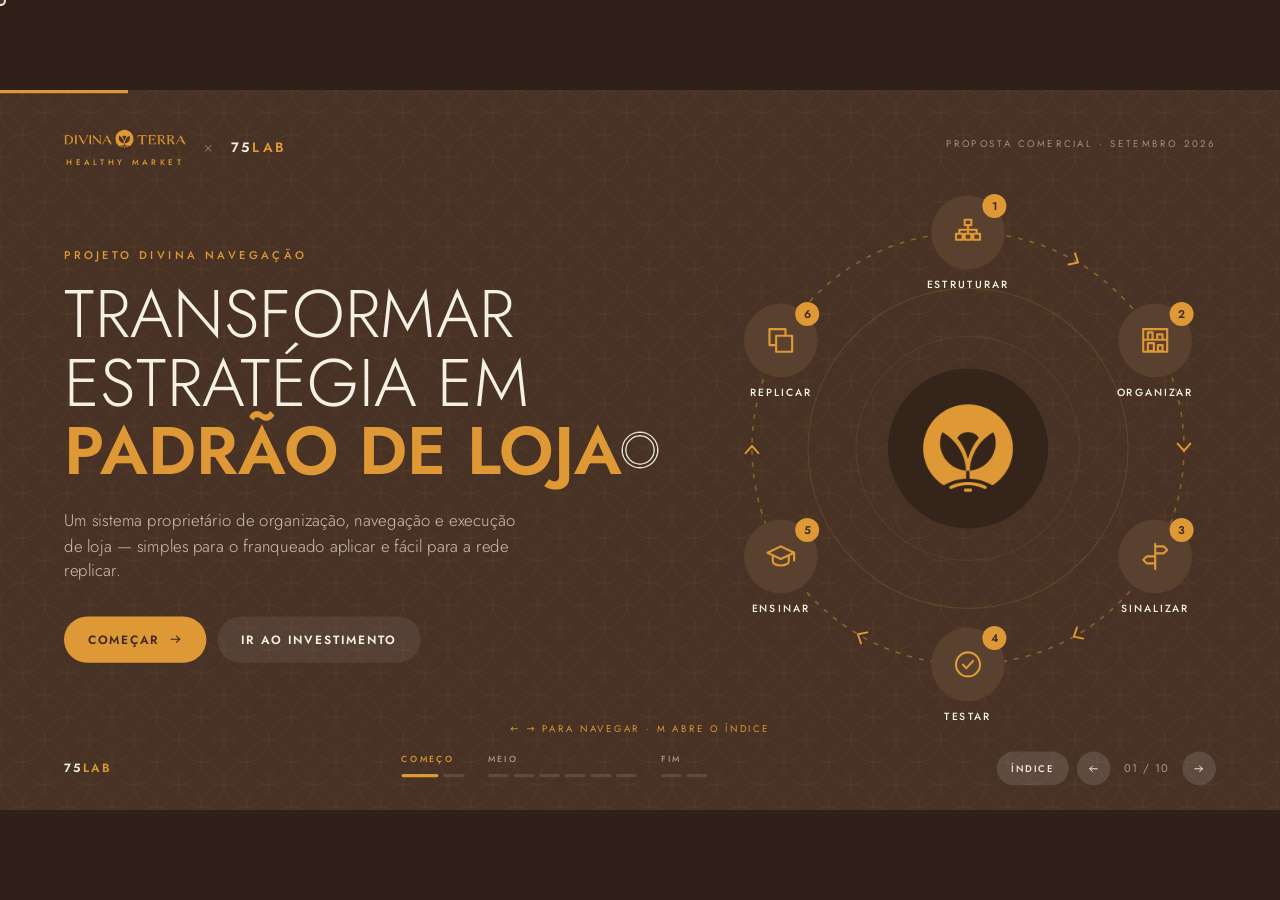
==== commit bc2390ab: "Redesenha o deck com um layout didático diferente em cada tela - Palco fixo 1600×900 escalado, rodap" ====
--- a/index.html
+++ b/index.html
@@ -10,363 +10,481 @@
 <link href="https://fonts.googleapis.com/css2?family=Cormorant+Garamond:ital,wght@0,500;0,600;1,400;1,500&family=Jost:wght@200;300;400;500;600;700&display=swap" rel="stylesheet">
 <style>
 /* ==========================================================================
-   DIVINA NAVEGAÇÃO · DIVINA TERRA × 75LAB — deck comercial (arquivo único)
-   Conteúdo: "Divina Terra — Estratégia Completa de Organização, Navegação e
-   Execução de Loja" (docx, 15/09/2026).
-   Identidade oficial da marca (Behance): âmbar #DE9835 · terra #473225 ·
-   mata #133F2E · areia #D1CBB8 · ouro de linha #C8963E. Padrão de pétalas,
-   anéis concêntricos, selos circulares, títulos caps com palavra em âmbar.
+   DIVINA NAVEGAÇÃO · DIVINA TERRA × 75LAB
+   Palco fixo 1600×900 escalado para a tela. Um layout diferente por tela.
+   Identidade oficial Divina Terra: âmbar #DE9835 · terra #473225 ·
+   mata #133F2E · areia #D1CBB8 · creme #F5F0E4. Cores sólidas, sem contornos.
    ========================================================================== */
 :root{
   --amber:#DE9835; --amber-d:#C17B30; --amber-l:#EFC079; --amber-x:#9C6B24;
-  --terra:#473225; --mata:#133F2E; --areia:#D1CBB8; --creme:#F5F0E4;
+  --terra:#473225; --terra-d:#34241A; --terra-l:#6B4F3C;
+  --mata:#133F2E; --mata-l:#1E5B41;
+  --areia:#D1CBB8; --creme:#F5F0E4; --papel:#FFFDF8;
+  --ink:#3A2A1E; --ink2:#6E5B4B; --ink3:#9A8875;
   --ease:cubic-bezier(.22,.9,.24,1);
 }
 *{margin:0;padding:0;box-sizing:border-box}
-html,body{height:100%;overflow:hidden;background:var(--terra)}
-body{font-family:'Jost',system-ui,sans-serif;-webkit-font-smoothing:antialiased}
-button{font-family:inherit}
-@media (pointer:fine){ body,a,button,.ci{cursor:none} }
-
-/* ---------- cursor harmonioso ---------- */
+html,body{width:100%;height:100%;overflow:hidden;background:#2F2119}
+body{font-family:'Jost',system-ui,sans-serif;-webkit-font-smoothing:antialiased;color:var(--ink)}
+button{font:inherit;color:inherit;background:none;border:none;text-align:inherit}
+ul{list-style:none}
+@media (pointer:fine){ body,button,.ci{cursor:none} }
+
+/* ---------- cursor de dois tons (visível sobre qualquer cor da marca) ---------- */
 .cur,.curDot{position:fixed;top:0;left:0;z-index:9999;pointer-events:none;border-radius:50%}
-.cur{width:32px;height:32px;margin:-16px 0 0 -16px;border:1.4px solid var(--amber);
-  transition:width .3s var(--ease),height .3s var(--ease),margin .3s var(--ease),background .3s,border-color .3s}
-.curDot{width:4px;height:4px;margin:-2px 0 0 -2px;background:var(--amber)}
-.cur.on{width:54px;height:54px;margin:-27px 0 0 -27px;background:rgba(222,152,53,.15);border-color:var(--amber-l)}
-.cur.down{width:22px;height:22px;margin:-11px 0 0 -11px}
+.cur{width:34px;height:34px;margin:-17px 0 0 -17px;border:2px solid var(--terra);
+  box-shadow:0 0 0 1.5px rgba(245,240,228,.92),inset 0 0 0 1.5px rgba(245,240,228,.92);
+  transition:width .3s var(--ease),height .3s var(--ease),margin .3s var(--ease),background .3s}
+.curDot{width:7px;height:7px;margin:-3.5px 0 0 -3.5px;background:var(--terra);box-shadow:0 0 0 2px rgba(245,240,228,.95)}
+.cur.on{width:56px;height:56px;margin:-28px 0 0 -28px;background:rgba(71,50,37,.16)}
+.cur.down{width:24px;height:24px;margin:-12px 0 0 -12px}
 @media (pointer:coarse){.cur,.curDot{display:none}}
 
-/* ---------- temas por slide ---------- */
-.slide{--bg:var(--creme);--fg:#3A2A1E;--fg2:#6E5B4B;--fg3:#9A8875;
-  --acc:var(--amber-x);--line:#DFD6C3;--card:#FFFDF8;--cardline:#E6DDCA;--pat:.10}
-.bg-terra{--bg:#473225;--fg:#F5F0E4;--fg2:#CFC2B0;--fg3:#9E8E7C;--acc:#DE9835;
-  --line:rgba(222,152,53,.3);--card:rgba(255,255,255,.055);--cardline:rgba(222,152,53,.26);--pat:.16}
-.bg-mata{--bg:#133F2E;--fg:#F5F0E4;--fg2:#C2D2C6;--fg3:#8CA294;--acc:#DE9835;
-  --line:rgba(222,152,53,.3);--card:rgba(255,255,255,.06);--cardline:rgba(222,152,53,.26);--pat:.16}
-.bg-amber{--bg:#DE9835;--fg:#3A2A1E;--fg2:#5C4430;--fg3:#7E6146;--acc:#473225;
-  --line:rgba(71,50,37,.26);--card:rgba(255,253,246,.55);--cardline:rgba(71,50,37,.2);--pat:.13}
-.bg-areia{--bg:#D1CBB8;--fg:#3A2A1E;--fg2:#5C4B3B;--fg3:#7F705D;--acc:#8A5E1F;
-  --line:rgba(71,50,37,.2);--card:rgba(255,253,246,.72);--cardline:rgba(71,50,37,.16);--pat:.12}
-
-/* ---------- estrutura ---------- */
-#stage{position:fixed;inset:0;background:var(--creme)}
-.slide{position:absolute;inset:0;display:flex;flex-direction:column;
-  padding:clamp(18px,3.2vw,52px) clamp(20px,4.4vw,86px) clamp(14px,2.2vw,34px);
+/* ---------- palco ---------- */
+#stage{position:absolute;left:50%;top:50%;width:1600px;height:900px;margin:-450px 0 0 -800px;
+  overflow:clip;transform-origin:50% 50%;background:var(--creme)}
+#prog{position:absolute;left:0;top:0;height:4px;width:0;background:var(--amber);z-index:30;transition:width .5s var(--ease)}
+#stage[data-theme="amber"] #prog{background:var(--terra)}
+
+/* ---------- slides e temas ---------- */
+.slide{position:absolute;inset:0;overflow:clip;
+  --bg:var(--creme);--fg:var(--ink);--fg2:var(--ink2);--fg3:var(--ink3);--acc:var(--amber-x);--soft:#EDE4D3;
   background:var(--bg);color:var(--fg);opacity:0;visibility:hidden;
-  transition:opacity .6s var(--ease),transform .6s var(--ease),clip-path .68s var(--ease);
-  transform:scale(.985) translateY(20px);clip-path:inset(0 0 100% 0)}
-.slide.act{opacity:1;visibility:visible;transform:none;clip-path:inset(0 0 0 0);z-index:2}
-.slide.prev{opacity:0;transform:scale(1.02) translateY(-14px);clip-path:inset(0 0 0 0)}
-
-.act .rv{animation:rise .7s var(--ease) both}
+  transform:scale(.985) translateY(18px);clip-path:inset(0 0 100% 0);
+  transition:opacity .6s var(--ease),transform .6s var(--ease),clip-path .7s var(--ease)}
+.slide.act{opacity:1;visibility:visible;transform:none;clip-path:inset(0);z-index:2}
+.slide.prev{opacity:0;transform:scale(1.02) translateY(-12px);clip-path:inset(0)}
+.t-terra{--bg:var(--terra);--fg:var(--creme);--fg2:#CFC2B0;--fg3:#A2927F;--acc:var(--amber);--soft:rgba(255,255,255,.07)}
+.t-mata{--bg:var(--mata);--fg:var(--creme);--fg2:#C2D2C6;--fg3:#8CA294;--acc:var(--amber);--soft:rgba(255,255,255,.08)}
+.t-amber{--bg:var(--amber);--fg:var(--ink);--fg2:#5C4430;--fg3:#7E6146;--acc:var(--terra);--soft:rgba(255,253,246,.5)}
+.t-areia{--bg:var(--areia);--fg:var(--ink);--fg2:#5C4B3B;--fg3:#7F705D;--acc:#8A5E1F;--soft:rgba(255,253,246,.62)}
+
+/* animação de entrada: usa a propriedade translate/scale para não brigar com transform de hover */
 .rv{opacity:0}
-.act .rv:nth-child(1){animation-delay:.05s}.act .rv:nth-child(2){animation-delay:.12s}
-.act .rv:nth-child(3){animation-delay:.19s}.act .rv:nth-child(4){animation-delay:.26s}
-.act .rv:nth-child(5){animation-delay:.33s}.act .rv:nth-child(6){animation-delay:.4s}
-.act .rv:nth-child(7){animation-delay:.47s}
-@keyframes rise{from{opacity:0;transform:translateY(24px)}to{opacity:1;transform:none}}
-.act .pop{animation:pop .8s var(--ease) both}
-.pop{opacity:0}
-@keyframes pop{from{opacity:0;transform:scale(.92)}to{opacity:1;transform:none}}
-@keyframes fade{from{opacity:0;transform:translateY(8px)}to{opacity:1;transform:none}}
-
-/* ---------- padrão de pétalas + anéis ---------- */
-.pat{position:absolute;pointer-events:none;z-index:0}
-.pat.top{top:0;left:0;right:0;height:clamp(70px,9vw,150px);opacity:var(--pat)}
-.pat.full{inset:0;opacity:calc(var(--pat)*.62)}
-.pat.corner{top:0;left:0;width:clamp(150px,20vw,330px);height:clamp(150px,20vw,330px);opacity:var(--pat)}
-.rings{position:absolute;pointer-events:none;z-index:0;opacity:.2}
-.rings circle{fill:none;stroke:var(--acc);stroke-width:.5}
-.chrome,.content,.foot{position:relative;z-index:1}
-
-.chrome{display:flex;justify-content:space-between;align-items:center;gap:16px;flex:0 0 auto}
-.content{flex:1 1 auto;display:flex;flex-direction:column;justify-content:center;min-height:0;
-  padding:clamp(10px,1.8vw,24px) 0;gap:clamp(11px,1.5vw,24px)}
-.foot{flex:0 0 auto;display:flex;justify-content:space-between;align-items:center;
-  border-top:1px solid var(--line);padding-top:clamp(8px,1vw,13px)}
-.head{display:flex;justify-content:space-between;align-items:flex-end;gap:24px;flex-wrap:wrap}
-
-/* ---------- marca ---------- */
-.dtlogo{height:clamp(18px,1.8vw,28px);display:block}
-.dtlock{display:flex;flex-direction:column;gap:5px}
-.dtlock .desc{font-size:clamp(7px,.62vw,9.5px);letter-spacing:.42em;text-transform:uppercase;
-  color:var(--acc);font-weight:500;text-align:center;padding-left:.42em}
-.lockup{display:flex;align-items:center;gap:clamp(10px,1.3vw,20px)}
-.lockup .x{font-size:clamp(11px,1vw,15px);color:var(--fg3);font-weight:300}
-.lab{font-weight:600;font-size:clamp(11px,1vw,14px);letter-spacing:.16em;white-space:nowrap;color:var(--fg)}
+.act .rv{animation:rise .75s var(--ease) both;animation-delay:calc(var(--d,0) * 90ms + 80ms)}
+@keyframes rise{from{opacity:0;translate:0 22px}to{opacity:1;translate:0 0}}
+@keyframes popin{from{opacity:0;scale:.9}to{opacity:1;scale:1}}
+@keyframes fadein{from{opacity:0;translate:0 8px}to{opacity:1;translate:0 0}}
+@keyframes pulse{0%,100%{scale:1}50%{scale:1.13}}
+@keyframes spin{to{rotate:360deg}}
+@keyframes ripple{from{opacity:.55;scale:1}to{opacity:0;scale:2.75}}
+
+/* ---------- tipografia ---------- */
+.sx{position:absolute;left:80px;top:50px;z-index:3}
+.eyebrow{font-size:14px;letter-spacing:.3em;text-transform:uppercase;font-weight:500;color:var(--acc)}
+.h{font-weight:300;text-transform:uppercase;line-height:1.02;letter-spacing:.005em;color:var(--fg)}
+.h b{font-weight:600;color:var(--acc)}
+.lead{font-size:21px;font-weight:300;line-height:1.5;color:var(--fg2)}
+.small{font-size:17px;font-weight:300;line-height:1.45;color:var(--fg2)}
+.caps{font-size:13px;font-weight:600;letter-spacing:.2em;text-transform:uppercase;color:var(--acc)}
+.serif{font-family:'Cormorant Garamond',serif;font-style:italic;font-weight:500}
+.pat{position:absolute;pointer-events:none}
+svg{overflow:visible}
+.ico{width:24px;height:24px}
+
+/* ---------- botões ---------- */
+.btn{display:inline-flex;align-items:center;gap:12px;height:58px;padding:0 30px;border-radius:100px;
+  font-size:15px;font-weight:600;letter-spacing:.14em;text-transform:uppercase;background:var(--amber);color:var(--ink);
+  transition:transform .3s var(--ease),background .3s,color .3s}
+.btn:hover{transform:translateY(-3px);background:var(--amber-l)}
+.btn.alt{background:var(--soft);color:var(--fg)}
+.btn.alt:hover{background:var(--amber);color:var(--ink)}
+.t-amber .btn{background:var(--terra);color:var(--amber)}
+.t-amber .btn:hover{background:var(--terra-d)}
+.btn svg{width:17px;height:17px}
+
+.seg{display:inline-flex;background:var(--soft);border-radius:100px;padding:5px;gap:4px}
+.seg button{height:42px;padding:0 20px;border-radius:100px;font-size:13px;letter-spacing:.14em;text-transform:uppercase;
+  font-weight:500;color:var(--fg2);transition:background .3s,color .3s;white-space:nowrap}
+.seg button:hover{color:var(--fg)}
+.seg button.on{background:var(--terra);color:var(--amber)}
+.t-terra .seg button.on,.t-mata .seg button.on{background:var(--amber);color:var(--ink)}
+
+.chip{display:inline-flex;align-items:center;gap:8px;padding:8px 15px;border-radius:100px;background:#EDE4D3;font-size:14px;color:var(--ink)}
+.chip svg{width:14px;height:14px;color:var(--amber-x)}
+.t-terra .chip,.t-mata .chip{background:rgba(255,255,255,.08);color:var(--creme)}
+.t-terra .chip svg,.t-mata .chip svg{color:var(--amber)}
+
+/* ---------- HUD (rodapé e logo) ---------- */
+#hud{position:absolute;inset:0;z-index:20;pointer-events:none;
+  --fg:var(--ink);--fg3:var(--ink3);--acc:var(--amber-x);--line:rgba(71,50,37,.14)}
+#stage[data-theme="terra"] #hud,#stage[data-theme="mata"] #hud{--fg:var(--creme);--fg3:#A89A88;--acc:var(--amber);--line:rgba(255,255,255,.12)}
+#stage[data-theme="amber"] #hud{--fg:var(--ink);--fg3:#6A4F35;--acc:var(--terra);--line:rgba(71,50,37,.18)}
+.hud-logo{position:absolute;right:80px;top:44px;height:22px;transition:opacity .4s}
+#stage[data-theme="terra"] .l-light,#stage[data-theme="mata"] .l-light{opacity:0}
+#stage:not([data-theme="terra"]):not([data-theme="mata"]) .l-dark{opacity:0}
+#stage[data-slide="0"] .hud-logo{opacity:0}
+.hud-foot{position:absolute;left:80px;right:80px;bottom:30px;height:44px;display:flex;align-items:center;justify-content:space-between;pointer-events:auto}
+.lab{font-weight:600;font-size:15px;letter-spacing:.18em;color:var(--fg);white-space:nowrap}
 .lab i{font-style:normal;color:var(--acc)}
-
-/* ---------- tipografia ---------- */
-h1,h2{font-weight:300;text-transform:uppercase;line-height:1.04;letter-spacing:.005em;color:var(--fg)}
-h1{font-size:clamp(29px,4.8vw,78px)}
-h2{font-size:clamp(22px,3vw,48px)}
-h1 b,h2 b{font-weight:600;color:var(--acc)}
-h3{font-weight:500;font-size:clamp(11.5px,1.1vw,16.5px);text-transform:uppercase;letter-spacing:.075em;
-  line-height:1.2;color:var(--fg)}
-.eyebrow{font-size:clamp(8.5px,.74vw,11px);letter-spacing:.28em;text-transform:uppercase;color:var(--acc);font-weight:500}
-.lbl{font-size:clamp(8.5px,.72vw,10.5px);letter-spacing:.24em;text-transform:uppercase;color:var(--fg3)}
-.lead{font-weight:300;font-size:clamp(12.5px,1.1vw,16.5px);line-height:1.55;color:var(--fg2);max-width:60ch}
-.tiny{font-size:clamp(10.5px,.84vw,12.8px);line-height:1.5;color:var(--fg2);font-weight:300}
-.qsm{font-family:'Cormorant Garamond',serif;font-style:italic;font-weight:500;
-  font-size:clamp(15px,1.5vw,24px);line-height:1.28;color:var(--fg);max-width:32ch}
-b{font-weight:500}
-
-/* ---------- botões ---------- */
-.btn{display:inline-flex;align-items:center;gap:9px;border:1.4px solid var(--amber);border-radius:100px;
-  padding:clamp(9px,.95vw,14px) clamp(17px,1.6vw,27px);font-size:clamp(10px,.86vw,13px);font-weight:600;
-  letter-spacing:.14em;text-transform:uppercase;background:var(--amber);color:#3A2A1E;
-  transition:transform .3s var(--ease),background .3s,border-color .3s,color .3s}
-.btn:hover{transform:translateY(-3px);background:transparent;color:var(--amber)}
-.bg-amber .btn{background:var(--terra);border-color:var(--terra);color:var(--amber)}
-.bg-amber .btn:hover{background:transparent;color:var(--terra)}
-.bg-creme .btn:hover,.slide:not([class*="bg-"]) .btn:hover{color:var(--amber-x);border-color:var(--amber-x)}
-.btn.gh{background:transparent;color:var(--fg);border-color:var(--line)}
-.btn.gh:hover{background:var(--amber);border-color:var(--amber);color:#3A2A1E}
-.btn svg{width:13px;height:13px;flex:0 0 auto;fill:none;stroke:currentColor;stroke-width:1.9;stroke-linecap:round;stroke-linejoin:round}
-.btns{display:flex;gap:clamp(8px,.9vw,13px);flex-wrap:wrap}
-
-.nav{display:flex;align-items:center;gap:8px}
-.nb{width:clamp(25px,2.1vw,33px);height:clamp(25px,2.1vw,33px);border-radius:50%;
-  border:1px solid var(--line);background:transparent;display:grid;place-items:center;transition:.28s var(--ease)}
-.nb svg{width:11px;height:11px;fill:none;stroke:var(--fg2);stroke-width:1.9;stroke-linecap:round;stroke-linejoin:round;transition:.25s}
-.nb:hover{background:var(--amber);border-color:var(--amber);transform:scale(1.1)}
-.nb:hover svg{stroke:#3A2A1E}
-.cnt{font-size:clamp(9.5px,.78vw,12px);letter-spacing:.16em;color:var(--fg3);min-width:50px;text-align:center}
-.ixb{border:1px solid var(--line);background:transparent;border-radius:100px;padding:6px clamp(11px,.95vw,15px);
-  font-size:clamp(8.5px,.72vw,10.5px);font-weight:500;letter-spacing:.22em;text-transform:uppercase;color:var(--fg2);transition:.28s var(--ease)}
-.ixb:hover{background:var(--amber);color:#3A2A1E;border-color:var(--amber)}
-#prog{position:fixed;top:0;left:0;height:3px;background:var(--amber);z-index:60;width:0;transition:width .5s var(--ease)}
-.bg-amber ~ #prog{background:var(--terra)}
-
-/* ---------- selos ---------- */
-.selo{display:flex;flex-direction:column;align-items:center;text-align:center;gap:clamp(7px,.8vw,12px);
-  background:none;border:none;color:inherit}
-.ring{width:var(--rs,clamp(46px,4.4vw,74px));height:var(--rs,clamp(46px,4.4vw,74px));border-radius:50%;
-  border:1.4px solid var(--acc);display:grid;place-items:center;flex:0 0 auto;transition:.4s var(--ease)}
-.ring svg{width:46%;height:46%;fill:none;stroke:var(--acc);stroke-width:1.5;stroke-linecap:round;stroke-linejoin:round;transition:.4s var(--ease)}
-.selo:hover .ring,.selo.on .ring{background:var(--acc);transform:scale(1.06)}
-.selo:hover .ring svg,.selo.on .ring svg{stroke:var(--bg)}
-.selo b{font-size:clamp(9px,.8vw,12px);letter-spacing:.15em;text-transform:uppercase;font-weight:500;color:var(--fg);line-height:1.35}
-
-/* cadeia de selos (capa) */
-.chain{display:flex;align-items:flex-start;gap:clamp(6px,1vw,16px);flex-wrap:wrap;--rs:clamp(38px,3.4vw,56px)}
-.chain .ar{height:var(--rs);display:grid;place-items:center}
-.chain .ar svg{width:clamp(12px,1vw,16px);fill:none;stroke:var(--acc);stroke-width:1.6;stroke-linecap:round;stroke-linejoin:round;opacity:.7}
-
-/* equação dos 7 componentes */
-.eq{display:flex;align-items:flex-start;justify-content:space-between;gap:clamp(3px,.5vw,9px);flex-wrap:wrap;--rs:clamp(42px,4vw,66px)}
-.eq .op{height:var(--rs);display:grid;place-items:center;font-weight:200;font-size:clamp(16px,1.6vw,26px);color:var(--acc)}
-.eqres{height:var(--rs);display:flex;align-items:center;gap:10px;padding:0 clamp(14px,1.5vw,24px);background:var(--terra);
-  color:var(--amber);border-radius:100px;font-weight:600;letter-spacing:.14em;text-transform:uppercase;
-  font-size:clamp(9.5px,.86vw,13px);white-space:nowrap;line-height:1.2}
-.eqdet{display:flex;align-items:center;gap:clamp(12px,1.4vw,22px);background:var(--card);border:1px solid var(--cardline);
-  border-radius:clamp(9px,.95vw,15px);padding:clamp(12px,1.3vw,20px) clamp(14px,1.6vw,26px)}
-.eqdet .num{font-family:'Cormorant Garamond',serif;font-size:clamp(28px,3vw,50px);font-weight:600;line-height:1;color:var(--acc);opacity:.55}
-.eqdet .anim{animation:fade .45s var(--ease) both}
-
-/* ícone linear pequeno */
-.ic{width:clamp(28px,2.5vw,42px);height:clamp(28px,2.5vw,42px);border-radius:50%;border:1.2px solid var(--acc);display:grid;place-items:center;flex:0 0 auto}
-.ic svg{width:48%;height:48%;fill:none;stroke:var(--acc);stroke-width:1.6;stroke-linecap:round;stroke-linejoin:round}
-
-/* ---------- cards ---------- */
-.grid{display:grid;gap:clamp(9px,1.05vw,18px)}
-.g2{grid-template-columns:repeat(2,1fr)}.g3{grid-template-columns:repeat(3,1fr)}.g4{grid-template-columns:repeat(4,1fr)}
-.tile{background:var(--card);border:1px solid var(--cardline);border-radius:clamp(9px,.95vw,15px);
-  padding:clamp(12px,1.25vw,22px);display:flex;flex-direction:column;gap:clamp(6px,.6vw,10px);text-align:left;
-  transition:transform .35s var(--ease),box-shadow .35s var(--ease),border-color .35s}
-.tile.ci:hover{transform:translateY(-6px);border-color:var(--amber);box-shadow:0 16px 32px -20px rgba(47,33,25,.55)}
-.tile .num{font-family:'Cormorant Garamond',serif;font-size:clamp(20px,2.1vw,34px);font-weight:600;color:var(--acc);opacity:.42;line-height:1}
-.trow{display:flex;justify-content:space-between;align-items:flex-start}
-.tile.solid-amber{background:var(--amber);border-color:var(--amber)}
-.tile.solid-amber h3{color:#3A2A1E}.tile.solid-amber .tiny,.tile.solid-amber .ul li{color:#5C4430}
-.tile.solid-amber .eyebrow{color:#5C4430}.tile.solid-amber .num{color:#3A2A1E}
-.tile.solid-amber .ic{border-color:#3A2A1E}.tile.solid-amber .ic svg{stroke:#3A2A1E}
-.tile.solid-amber .ul li .dt{background:#3A2A1E}
-.tile.solid-mata{background:var(--mata);border-color:var(--mata)}
-.tile.solid-mata h3{color:#fff}.tile.solid-mata .tiny,.tile.solid-mata .ul li{color:#C2D2C6}
-.tile.solid-mata .eyebrow,.tile.solid-mata .num{color:var(--amber)}
-.tile.solid-mata .ic{border-color:var(--amber)}.tile.solid-mata .ic svg{stroke:var(--amber)}
-.tile.solid-mata .ul li .dt{background:var(--amber)}
-.tile.solid-terra{background:var(--terra);border-color:var(--terra)}
-.tile.solid-terra h3{color:#fff}.tile.solid-terra .tiny,.tile.solid-terra .ul li{color:#CFC2B0}
-.tile.solid-terra .eyebrow,.tile.solid-terra .num{color:var(--amber)}
-.tile.solid-terra .ic{border-color:var(--amber)}.tile.solid-terra .ic svg{stroke:var(--amber)}
-.tile.solid-terra .ul li .dt{background:var(--amber)}
-
-/* ---------- listas / chips ---------- */
-.ul{display:flex;flex-direction:column;gap:clamp(5px,.6vw,9px);list-style:none}
-.ul.cols{display:grid;grid-template-columns:1fr 1fr;column-gap:clamp(14px,2vw,30px);row-gap:clamp(5px,.6vw,9px)}
-.ul li{display:flex;gap:10px;align-items:flex-start;font-size:clamp(11px,.92vw,14px);font-weight:300;line-height:1.42;color:var(--fg2)}
-.ul li .dt{width:6px;height:6px;border-radius:50%;background:var(--acc);flex:0 0 auto;margin-top:.52em}
-.ul li svg{width:clamp(13px,1.1vw,16px);height:clamp(13px,1.1vw,16px);flex:0 0 auto;margin-top:.12em;
-  fill:none;stroke:var(--acc);stroke-width:2;stroke-linecap:round;stroke-linejoin:round}
-.ul.no li{color:var(--fg3)}.ul.no li svg{stroke:var(--fg3);stroke-width:1.8}
-.chips{display:flex;gap:7px;flex-wrap:wrap}
-.chip{display:inline-flex;align-items:center;gap:7px;border:1px solid var(--line);border-radius:100px;
-  padding:5px 13px;font-size:clamp(10px,.8vw,12.3px);font-weight:400;color:var(--fg);background:var(--card)}
-.chip svg{width:12px;height:12px;fill:none;stroke:var(--acc);stroke-width:1.8;stroke-linecap:round;stroke-linejoin:round}
-
-/* ---------- faixas / dados ---------- */
-.band{display:flex;align-items:center;gap:clamp(9px,1.2vw,18px);flex-wrap:wrap;border:1px solid var(--line);border-radius:100px;
-  padding:clamp(8px,.95vw,15px) clamp(15px,1.7vw,28px);font-size:clamp(10px,.85vw,13px);color:var(--fg2);font-weight:300}
-.band b{color:var(--fg);font-weight:500}
-.band .sep{width:4px;height:4px;border-radius:50%;background:var(--acc);flex:0 0 auto}
-.band svg{fill:none;stroke:var(--acc);stroke-width:1.5;stroke-linecap:round;stroke-linejoin:round;flex:0 0 auto}
-.dl{display:flex;flex-direction:column}
-.dl div{display:flex;justify-content:space-between;gap:14px;align-items:baseline;padding:clamp(6px,.68vw,11px) 0;
-  border-bottom:1px solid var(--line);font-size:clamp(10.5px,.9vw,13.5px);font-weight:300;color:var(--fg2)}
-.dl div:last-child{border:none}
-.dl b{font-weight:500;color:var(--fg);text-align:right}
-
-/* ---------- hoje → proposto ---------- */
-.fromto{display:flex;align-items:stretch;gap:clamp(6px,.8vw,13px)}
-.ft{flex:1;border:1px solid var(--cardline);background:var(--card);border-radius:clamp(9px,.95vw,15px);
-  padding:clamp(11px,1.2vw,19px) clamp(13px,1.4vw,22px);display:flex;flex-direction:column;gap:9px}
-.ft.on{background:var(--terra);border-color:var(--terra)}
-.ft.on .eyebrow{color:var(--amber)}
-.seq{display:flex;align-items:center;gap:clamp(5px,.6vw,9px);flex-wrap:wrap}
-.seq span{border:1px solid var(--line);border-radius:100px;padding:5px clamp(9px,.9vw,14px);font-size:clamp(9.5px,.8vw,12px);
-  font-weight:500;letter-spacing:.12em;text-transform:uppercase;color:var(--fg)}
-.ft.on .seq span{border-color:rgba(222,152,53,.5);color:#F5F0E4}
-.seq svg{width:12px;height:12px;fill:none;stroke:var(--fg3);stroke-width:1.8;stroke-linecap:round;stroke-linejoin:round}
-.ft.on .seq svg{stroke:var(--amber)}
-.ft.muted .seq span{color:var(--fg3)}
-
-/* ---------- Divina Logic: matriz + regra modular ---------- */
-.oar{display:flex;flex-direction:column;gap:clamp(7px,.8vw,12px)}
-.oar .tile{flex-direction:row;align-items:center;gap:clamp(11px,1.2vw,18px);padding:clamp(11px,1.1vw,18px) clamp(13px,1.3vw,20px)}
-.oar .tag{font-size:clamp(9.5px,.8vw,12px);font-weight:600;letter-spacing:.18em;text-transform:uppercase;
-  min-width:clamp(96px,9.5vw,146px)}
-.tile.solid-terra .tag{color:var(--amber)}.tile.solid-amber .tag{color:#3A2A1E}.tile.solid-mata .tag{color:var(--amber)}
-.modbox{background:var(--card);border:1px solid var(--cardline);border-radius:clamp(9px,.95vw,15px);
-  padding:clamp(12px,1.3vw,22px);display:flex;flex-direction:column;gap:clamp(9px,1vw,14px)}
-.steps{display:inline-flex;border:1px solid var(--line);border-radius:100px;padding:3px;gap:3px;align-self:flex-start}
-.mod{display:grid;grid-template-columns:repeat(4,1fr);gap:clamp(4px,.5vw,8px);height:clamp(96px,15vh,170px);position:relative}
-.mcol{border:1.3px solid var(--terra);border-radius:5px;display:grid;grid-template-rows:repeat(4,1fr);gap:3px;padding:4px;
-  background:#FBF8F1;transition:opacity .4s,border-color .4s}
-.mcol.off{border:1.3px dashed var(--line);background:transparent;opacity:.6}
-.mcol.off .shelf{display:none}
-.shelf{display:flex;gap:2px;border-bottom:2px solid rgba(71,50,37,.35)}
-.sg{height:100%;border-radius:2px 2px 0 0;transition:flex-basis .55s var(--ease);
-  background-image:repeating-linear-gradient(90deg,rgba(255,255,255,.28) 0 1px,transparent 1px 9px)}
-.sg.a{background-color:var(--terra)}.sg.b{background-color:var(--amber)}.sg.c{background-color:var(--mata)}
-.more4{position:absolute;right:-6px;top:50%;transform:translate(100%,-50%);font-weight:200;font-size:22px;color:var(--acc)}
-.legend{display:flex;gap:14px;flex-wrap:wrap;font-size:clamp(9.5px,.78vw,11.5px);color:var(--fg2);letter-spacing:.06em}
-.legend span{display:inline-flex;align-items:center;gap:6px}
-.legend i{width:10px;height:10px;border-radius:2px;display:inline-block}
-.modcap{font-size:clamp(12px,1vw,15.5px);font-weight:400;color:var(--fg)}
-.modcap b{color:var(--acc);font-weight:600}
-
-/* ---------- timeline 7 fases ---------- */
-.tl{display:grid;grid-template-columns:repeat(7,1fr);gap:clamp(5px,.7vw,12px);position:relative}
-.tl:before{content:'';position:absolute;left:0;right:0;top:clamp(14px,1.25vw,21px);height:1px;background:var(--line)}
-.tstep{position:relative;text-align:left;background:transparent;border:none;display:flex;flex-direction:column;gap:clamp(5px,.6vw,9px)}
-.tdot{width:clamp(28px,2.5vw,42px);height:clamp(28px,2.5vw,42px);border-radius:50%;background:var(--bg);border:1.4px solid var(--fg3);
-  display:grid;place-items:center;font-family:'Cormorant Garamond',serif;font-size:clamp(12px,1.1vw,18px);font-weight:600;color:var(--fg2);
-  transition:.35s var(--ease);z-index:1}
-.tstep.on .tdot,.tstep:hover .tdot{background:var(--amber);border-color:var(--amber);color:#3A2A1E;transform:scale(1.1)}
-.tstep h3{font-size:clamp(10px,.9vw,13.5px);letter-spacing:.06em;transition:color .3s}
-.tstep .tiny{font-size:clamp(9.5px,.76vw,11.5px);line-height:1.4}
-.tstep.on h3{color:var(--acc)}
-.phase{display:grid;grid-template-columns:.9fr 1.6fr;gap:clamp(12px,1.6vw,26px);background:var(--card);border:1px solid var(--cardline);
-  border-radius:clamp(9px,.95vw,15px);padding:clamp(13px,1.35vw,22px) clamp(15px,1.6vw,26px)}
-.phase .anim{animation:fade .45s var(--ease) both}
-.phase .ph-n{font-family:'Cormorant Garamond',serif;font-size:clamp(26px,2.6vw,44px);font-weight:600;color:var(--acc);line-height:1}
-
-/* ---------- clusters / auditoria ---------- */
-.clu{display:grid;grid-template-columns:repeat(3,1fr);gap:clamp(8px,1vw,16px);align-items:end}
-.clu div{display:flex;flex-direction:column;align-items:center;text-align:center;gap:7px}
-.clu .c{border-radius:50%;border:1.4px solid var(--amber);display:grid;place-items:center;font-weight:600;color:var(--amber);letter-spacing:.06em}
-.clu .p{width:clamp(34px,3vw,48px);height:clamp(34px,3vw,48px);font-size:clamp(12px,1vw,15px)}
-.clu .m{width:clamp(48px,4.3vw,68px);height:clamp(48px,4.3vw,68px);font-size:clamp(15px,1.3vw,20px);background:rgba(222,152,53,.14)}
-.clu .g{width:clamp(62px,5.6vw,90px);height:clamp(62px,5.6vw,90px);font-size:clamp(18px,1.6vw,25px);background:var(--amber);color:#3A2A1E}
-.audit{display:flex;flex-direction:column;gap:6px}
-.audit div{display:flex;justify-content:space-between;align-items:center;gap:10px;padding:5px 0;border-bottom:1px solid var(--line);
-  font-size:clamp(10.5px,.86vw,13px);font-weight:300;color:var(--fg2)}
-.audit div:last-child{border:none}
-.pill{font-size:clamp(8.5px,.7vw,10.5px);font-weight:600;letter-spacing:.14em;text-transform:uppercase;padding:3px 10px;border-radius:100px;white-space:nowrap}
-.pill.ok{background:#2E6B4E;color:#F5F0E4}.pill.aj{background:var(--amber);color:#3A2A1E}.pill.na{border:1px solid var(--line);color:var(--fg3)}
-
-/* ---------- fluxo ---------- */
-.flow{display:flex;align-items:stretch;gap:clamp(6px,.75vw,13px)}
-.fstep{flex:1;background:var(--card);border:1px solid var(--cardline);border-radius:clamp(9px,.95vw,15px);
-  padding:clamp(11px,1.2vw,20px);display:flex;flex-direction:column;gap:8px;transition:.35s var(--ease)}
-.fstep:hover{transform:translateY(-5px);border-color:var(--amber)}
-.farr{display:grid;place-items:center;flex:0 0 auto;width:clamp(14px,1.5vw,26px)}
-.farr svg{width:100%;fill:none;stroke:var(--acc);stroke-width:1.6;stroke-linecap:round;stroke-linejoin:round}
-.skuflow{display:flex;align-items:center;gap:clamp(4px,.5vw,8px);flex-wrap:wrap}
-.skuflow span{font-size:clamp(9px,.74vw,11px);font-weight:500;letter-spacing:.12em;text-transform:uppercase;color:var(--fg);
-  border:1px solid var(--line);border-radius:100px;padding:4px 10px;background:var(--card)}
-.skuflow svg{width:11px;height:11px;fill:none;stroke:var(--acc);stroke-width:1.8;stroke-linecap:round;stroke-linejoin:round}
-
-/* ---------- catálogo de entregáveis ---------- */
-.pcard{gap:clamp(4px,.45vw,7px);padding:clamp(10px,1vw,17px) clamp(12px,1.2vw,19px)}
-.pcard h3{font-size:clamp(11px,1vw,15px)}
-.ptype{font-size:clamp(7.5px,.62vw,9.5px);font-weight:600;letter-spacing:.16em;text-transform:uppercase;
-  padding:3px 9px;border-radius:100px;border:1px solid var(--acc);color:var(--acc);white-space:nowrap}
-.ptype.sv{background:var(--acc);color:var(--bg)}
-.stat{align-items:flex-start}
-.stat .snum{font-weight:200;font-size:clamp(34px,3.4vw,56px);line-height:.9;color:var(--fg)}
-.stat .go{font-size:clamp(8.5px,.7vw,10.5px);letter-spacing:.18em;text-transform:uppercase;color:var(--acc);font-weight:600;
-  display:inline-flex;align-items:center;gap:6px;margin-top:2px}
-.stat .go svg{width:11px;height:11px;fill:none;stroke:currentColor;stroke-width:2;stroke-linecap:round;stroke-linejoin:round}
-
-/* ---------- tabs ---------- */
-.tabs{display:inline-flex;border:1px solid var(--line);border-radius:100px;padding:3px;gap:3px;align-self:flex-start}
-.tab{border:none;background:transparent;border-radius:100px;padding:7px clamp(12px,1.3vw,22px);font-size:clamp(9.5px,.8vw,12px);
-  font-weight:500;letter-spacing:.14em;text-transform:uppercase;color:var(--fg2);transition:.3s var(--ease)}
-.tab.on{background:var(--amber);color:#3A2A1E}
-.bg-amber .tab.on{background:var(--terra);color:var(--amber)}
-.pane{display:none}.pane.on{display:block;animation:rise .5s var(--ease) both}
-
-/* ---------- número gigante ---------- */
-.big{font-weight:200;line-height:.86;letter-spacing:-.02em;font-size:clamp(52px,9.6vw,156px);color:var(--fg);white-space:nowrap}
-.big small{font-size:.26em;font-weight:400;letter-spacing:.06em;vertical-align:super;margin-right:.08em}
+.acts{display:flex;gap:30px;align-items:flex-end}
+.act-g{display:flex;flex-direction:column;gap:2px}
+.act-g>span{font-size:11px;letter-spacing:.26em;text-transform:uppercase;color:var(--fg3);font-weight:500;transition:color .3s}
+.act-g.on>span{color:var(--acc)}
+.ticks{display:flex;gap:6px}
+.tk{padding:9px 0;display:block}
+.tk i{display:block;width:26px;height:4px;border-radius:4px;background:var(--line);transition:width .35s var(--ease),background .3s}
+.tk.on i{background:var(--acc);width:46px}
+.tk:hover i{background:var(--acc)}
+.nav{display:flex;align-items:center;gap:10px}
+.nb{width:42px;height:42px;border-radius:50%;background:var(--line);display:grid;place-items:center;transition:transform .3s var(--ease),background .3s}
+.nb svg{width:15px;height:15px;color:var(--fg)}
+.nb:hover{background:var(--amber);transform:scale(1.08)}
+.nb:hover svg{color:var(--ink)}
+.cnt{font-size:14px;letter-spacing:.14em;color:var(--fg3);min-width:70px;text-align:center}
+.ixb{height:42px;padding:0 18px;border-radius:100px;background:var(--line);font-size:12px;letter-spacing:.22em;text-transform:uppercase;font-weight:500;color:var(--fg);transition:background .3s,color .3s}
+.ixb:hover{background:var(--amber);color:var(--ink)}
+.hint{position:absolute;left:0;right:0;bottom:92px;text-align:center;font-size:12px;letter-spacing:.24em;text-transform:uppercase;
+  color:var(--amber);z-index:21;pointer-events:none;transition:opacity .6s}
+.hint.hide{opacity:0}
 
 /* ---------- índice ---------- */
-#ix{position:fixed;inset:0;z-index:80;background:var(--terra);display:none;padding:clamp(26px,3.6vw,64px);overflow:auto}
-#ix.on{display:block;animation:rise .4s var(--ease) both}
-.ixg{display:grid;grid-template-columns:repeat(auto-fill,minmax(215px,1fr));gap:9px;margin-top:24px}
-.ixi{text-align:left;background:transparent;border:1px solid rgba(222,152,53,.28);border-radius:10px;padding:13px 15px;
-  display:flex;gap:12px;align-items:baseline;transition:.3s var(--ease)}
-.ixi:hover{background:var(--amber);border-color:var(--amber)}
-.ixi span{font-family:'Cormorant Garamond',serif;font-size:18px;color:var(--amber);font-weight:600;min-width:20px}
-.ixi p{font-size:11.5px;color:#CFC2B0;font-weight:400;text-transform:uppercase;letter-spacing:.14em}
-.ixi:hover span,.ixi:hover p{color:#3A2A1E}
-.hint{position:fixed;bottom:clamp(50px,5vw,76px);left:50%;transform:translateX(-50%);z-index:50;font-size:9.5px;letter-spacing:.2em;
-  text-transform:uppercase;color:var(--amber);opacity:.65;pointer-events:none;transition:opacity .5s}
-.hint.hide{opacity:0}
-
-@media (max-width:860px){
-  .g3,.g4{grid-template-columns:repeat(2,1fr)}
-  .g2,.phase,.split{grid-template-columns:1fr!important}
-  .ul.cols{grid-template-columns:1fr}
-  .tl{grid-template-columns:repeat(4,1fr)}.tl:before{display:none}
-  .flow,.fromto{flex-direction:column}.farr{width:auto;height:18px;transform:rotate(90deg)}
-  .hideM{display:none!important}
-  .slide{overflow-y:auto;overflow-x:hidden;-webkit-overflow-scrolling:touch}
-  .content{justify-content:flex-start}
-  .hint{display:none}
+#ix{position:absolute;inset:0;z-index:40;background:var(--terra);display:none;padding:70px 80px}
+#ix.on{display:block;animation:fadein .4s var(--ease) both}
+#ix .top{display:flex;justify-content:space-between;align-items:center}
+#ix .top img{height:26px}
+#ix .cols{display:grid;grid-template-columns:repeat(3,1fr);gap:40px;margin-top:60px}
+#ix h5{font-size:13px;letter-spacing:.3em;text-transform:uppercase;color:var(--amber);font-weight:600;margin-bottom:16px}
+.ixi{width:100%;display:flex;gap:16px;align-items:baseline;padding:16px 18px;border-radius:14px;background:rgba(255,255,255,.05);margin-bottom:10px;transition:background .3s}
+.ixi:hover{background:var(--amber)}
+.ixi span{font-family:'Cormorant Garamond',serif;font-size:26px;font-weight:600;color:var(--amber)}
+.ixi p{font-size:16px;letter-spacing:.12em;text-transform:uppercase;color:var(--creme)}
+.ixi:hover span,.ixi:hover p{color:var(--ink)}
+#ixClose{height:44px;padding:0 22px;border-radius:100px;background:rgba(255,255,255,.1);color:var(--creme);font-size:12px;letter-spacing:.22em;text-transform:uppercase}
+#ixClose:hover{background:var(--amber);color:var(--ink)}
+
+/* =================== 01 · CAPA — título + órbita =================== */
+.s1 .brand{position:absolute;left:80px;top:46px;display:flex;align-items:center;gap:22px}
+.s1 .brand img{height:30px;display:block}
+.s1 .brand .desc{font-size:10px;letter-spacing:.46em;color:var(--amber);text-transform:uppercase;font-weight:500;margin-top:7px;text-align:center}
+.s1 .brand .x{color:#9E8E7C;font-weight:300;font-size:18px}
+.s1 .brand .lab{font-size:17px}
+.s1 .meta{position:absolute;right:80px;top:58px;font-size:12px;letter-spacing:.26em;text-transform:uppercase;color:#A2927F}
+.s1 .copy{position:absolute;left:80px;top:196px;width:760px}
+.s1 h1{font-size:84px;margin-top:22px}
+.s1 .lead{margin-top:28px;max-width:590px}
+.s1 .btns{margin-top:40px;display:flex;gap:14px}
+.orbit{position:absolute;left:880px;top:118px;width:660px;height:660px}
+.orbit svg.ring{position:absolute;inset:0;width:660px;height:660px}
+.orbit .spin{position:absolute;inset:60px;animation:spin 26s linear infinite}
+.orbit .spin i{position:absolute;left:50%;top:0;width:14px;height:14px;margin:-7px 0 0 -7px;border-radius:50%;background:var(--amber)}
+.orbit .core{position:absolute;left:50%;top:50%;width:200px;height:200px;margin:-100px 0 0 -100px;border-radius:50%;background:var(--terra-d);display:grid;place-items:center}
+.orbit .core img{width:112px;display:block}
+.onode{position:absolute;width:128px;margin:-46px 0 0 -64px;display:flex;flex-direction:column;align-items:center;gap:10px;text-align:center}
+.onode .dot{width:92px;height:92px;border-radius:50%;background:#5A402F;display:grid;place-items:center;transition:transform .35s var(--ease),background .3s;position:relative}
+.onode .dot svg{width:40px;height:40px;color:var(--amber)}
+.onode .n{position:absolute;top:-2px;right:-2px;width:30px;height:30px;border-radius:50%;background:var(--amber);color:var(--ink);font-size:14px;font-weight:600;display:grid;place-items:center}
+.onode b{font-size:13px;letter-spacing:.18em;text-transform:uppercase;font-weight:500;color:var(--creme)}
+.onode:hover .dot{background:var(--amber);transform:scale(1.08)}
+.onode:hover .dot svg{color:var(--ink)}
+.onode:hover .n{background:var(--creme)}
+
+/* =================== 02 · DESAFIO — comparador antes × depois =================== */
+.s2 .title{position:absolute;left:80px;top:104px}
+.s2 .title .h{font-size:58px}
+.s2 .ctl{position:absolute;right:80px;top:104px;display:flex;flex-direction:column;align-items:flex-end;gap:16px}
+.legend2{display:flex;gap:18px;align-items:center;font-size:14px;color:var(--ink2)}
+.legend2 span{display:inline-flex;align-items:center;gap:7px}
+.legend2 svg{width:20px;height:20px;color:var(--ink)}
+.legend2 em{font-style:normal;font-size:12px;letter-spacing:.18em;text-transform:uppercase;color:var(--amber-x);font-weight:600;margin-left:6px}
+.cmp{position:absolute;left:80px;top:258px;width:1440px;height:400px;border-radius:26px;overflow:hidden;--x:50%;user-select:none;touch-action:none}
+.cmp .ly{position:absolute;inset:0}
+.cmp .before{background:#E6DCC8}
+.cmp .after{background:var(--terra);clip-path:inset(0 0 0 var(--x))}
+.cmp.anim .after{transition:clip-path .7s var(--ease)}
+.cmp.anim .handle{transition:left .7s var(--ease)}
+.cmp .shelfsvg{position:absolute;left:0;top:0;width:1440px;height:400px}
+.cmp .tagl{position:absolute;top:22px;font-size:12px;letter-spacing:.22em;text-transform:uppercase;font-weight:600;padding:9px 16px;border-radius:100px}
+.cmp .before .tagl{left:24px;background:rgba(71,50,37,.1);color:var(--ink2)}
+.cmp .after .tagl{right:24px;background:var(--amber);color:var(--ink)}
+.cmp .bubble{position:absolute;top:16px;padding:10px 22px;border-radius:20px;font-family:'Cormorant Garamond',serif;font-style:italic;font-size:25px;font-weight:500}
+.cmp .before .bubble{left:250px;background:var(--papel);color:var(--ink)}
+.cmp .after .bubble{right:330px;background:var(--mata);color:var(--creme)}
+.cmp .handle{position:absolute;top:0;bottom:0;left:var(--x);width:0;z-index:4}
+.cmp .handle:before{content:'';position:absolute;top:0;bottom:0;left:-2px;width:4px;background:var(--amber)}
+.cmp .knob{position:absolute;top:50%;left:0;width:66px;height:66px;margin:-33px 0 0 -33px;border-radius:50%;background:var(--amber);display:grid;place-items:center}
+.cmp .knob svg{width:30px;height:30px;color:var(--ink)}
+.pin{position:absolute;width:40px;height:40px;margin:-20px 0 0 -20px;border-radius:50%;background:var(--terra);color:var(--amber);font-weight:600;font-size:17px;display:grid;place-items:center;animation:pulse 2.6s ease-in-out infinite}
+.blbl{font:500 12px 'Jost',sans-serif;letter-spacing:.2em;fill:#7E6146}
+.tst{font:600 13px 'Jost',sans-serif;letter-spacing:.18em;fill:#3A2A1E}
+.probs{position:absolute;left:80px;right:80px;top:688px;display:grid;grid-template-columns:repeat(4,1fr);gap:30px}
+.prob{display:flex;gap:14px;align-items:flex-start}
+.prob .pn{flex:0 0 40px;height:40px;border-radius:50%;background:var(--terra);color:var(--amber);font-weight:600;font-size:17px;display:grid;place-items:center}
+.prob h4{font-size:16px;font-weight:600;letter-spacing:.08em;text-transform:uppercase;color:var(--ink)}
+.prob p{font-size:15px;font-weight:300;line-height:1.4;color:var(--ink2);margin-top:4px}
+
+/* =================== 03 · SISTEMA — roda central =================== */
+.s3 .title{position:absolute;left:0;right:0;top:100px;text-align:center}
+.s3 .title .h{font-size:50px}
+.s3 .tap{margin-top:14px;font-size:13px;letter-spacing:.24em;text-transform:uppercase;color:#6A4F35;font-weight:600}
+.wheel{position:absolute;left:540px;top:248px;width:520px;height:520px}
+.wheel svg{position:absolute;inset:0;width:520px;height:520px}
+.wseg path{fill:var(--creme);transition:fill .3s}
+.wseg use{color:var(--terra);transition:color .3s}
+.wseg:hover path{fill:#FFF8EA}
+.wseg.on path,.wseg.on:hover path{fill:var(--terra)}
+.wseg.on use{color:var(--amber)}
+.wlbl{font:600 12px 'Jost',sans-serif;letter-spacing:.14em;fill:var(--terra)}
+.hub{position:absolute;left:50%;top:50%;width:248px;height:248px;margin:-124px 0 0 -124px;border-radius:50%;background:var(--terra);color:var(--creme);
+  display:flex;flex-direction:column;align-items:center;justify-content:center;text-align:center;padding:0 30px;gap:6px;transition:background .3s}
+.hub .hn{font-family:'Cormorant Garamond',serif;font-size:46px;font-weight:600;color:var(--amber);line-height:1}
+.hub h4{font-size:16px;letter-spacing:.14em;text-transform:uppercase;font-weight:600}
+.hub p{font-size:15px;font-weight:300;line-height:1.35;color:#E6DAC8}
+.hub .anim{display:flex;flex-direction:column;align-items:center;gap:6px;animation:fadein .4s var(--ease) both}
+.isnt,.is{position:absolute;top:318px;width:320px}
+.isnt{left:80px}.is{right:80px}
+.isnt h5,.is h5{font-size:14px;letter-spacing:.34em;text-transform:uppercase;font-weight:600;margin-bottom:14px}
+.isnt h5{color:#6A4F35}.is h5{color:var(--terra)}
+.isnt li,.is li{display:flex;gap:16px;align-items:center;font-size:21px;line-height:1.3;padding:16px 0}
+.isnt li{color:#6A4F35;font-weight:300;text-decoration:line-through;text-decoration-color:rgba(71,50,37,.4);text-decoration-thickness:1.5px}
+.is li{color:var(--ink);font-weight:400}
+.mk{flex:0 0 36px;height:36px;border-radius:50%;display:grid;place-items:center}
+.isnt .mk{background:rgba(71,50,37,.14)}.is .mk{background:var(--terra)}
+.mk svg{width:17px;height:17px}
+.isnt .mk svg{color:var(--terra)}.is .mk svg{color:var(--amber)}
+
+/* =================== 04 · DIVINA LOGIC — simulador + regras =================== */
+.s4 .title{position:absolute;left:80px;top:100px;width:1000px}
+.s4 .title .h{font-size:60px}
+.s4 .title .lead{margin-top:12px;font-size:20px}
+.howto{position:absolute;left:80px;top:256px;display:flex;gap:12px;align-items:center}
+.howto .st{display:flex;align-items:center;gap:10px;font-size:14px;letter-spacing:.08em;text-transform:uppercase;font-weight:500;color:var(--ink2)}
+.howto .st i{width:30px;height:30px;border-radius:50%;background:var(--terra);color:var(--amber);font-style:normal;font-weight:600;font-size:13px;display:grid;place-items:center}
+.howto .sep2{width:26px;height:2px;background:rgba(71,50,37,.22)}
+.sim{position:absolute;left:80px;top:310px;width:1000px;height:496px;background:var(--papel);border-radius:26px;padding:24px 30px}
+.sim .top{display:flex;justify-content:space-between;align-items:center}
+.sim .top .caps{color:var(--ink3)}
+.gond{position:relative;margin-top:24px;height:290px}
+.gslot{position:absolute;border-radius:12px;background:#F1EADC}
+.gslot.fill{background:#E9DFCB}
+.gslot span{position:absolute;inset:0;display:grid;place-items:center;font-size:44px;font-weight:200;color:#CDBFA6}
+.gtest{position:absolute;top:0;height:30px;border-radius:8px;font-size:12px;letter-spacing:.16em;text-transform:uppercase;font-weight:600;display:grid;place-items:center;white-space:nowrap;overflow:hidden;animation:popin .45s var(--ease) both}
+.gtest.a{background:var(--terra);color:var(--amber)}.gtest.b{background:var(--amber);color:var(--ink)}.gtest.c{background:var(--mata);color:var(--amber)}
+.gp{position:absolute;width:16px;height:44px;border-radius:4px 4px 2px 2px;animation:popin .4s var(--ease) both}
+.gp.a{background:var(--terra)}.gp.b{background:var(--amber)}.gp.c{background:var(--mata)}
+.gp.t2{opacity:.8}.gp.t3{opacity:.62}
+.gplank{position:absolute;height:5px;border-radius:3px;background:#BCAB8E}
+.gcap{position:absolute;left:30px;right:30px;bottom:24px;display:flex;justify-content:space-between;align-items:flex-end;gap:20px}
+.gcap p{font-size:24px;font-weight:400;color:var(--ink)}
+.gcap p b{color:var(--amber-x);font-weight:600}
+.gcap .ill{font-size:12px;letter-spacing:.2em;text-transform:uppercase;color:var(--ink3)}
+.rules{position:absolute;left:1120px;top:100px;width:400px;display:flex;flex-direction:column;gap:14px}
+.rules .rt{font-size:14px;letter-spacing:.3em;text-transform:uppercase;font-weight:600;color:var(--amber-x)}
+.rule{border-radius:22px;padding:22px 26px;display:flex;flex-direction:column;gap:4px}
+.rule.r1{background:var(--terra);color:var(--creme)}.rule.r2{background:var(--amber);color:var(--ink)}.rule.r3{background:var(--mata);color:var(--creme)}
+.rule .rk{display:flex;align-items:center;justify-content:space-between;margin-bottom:6px}
+.rule .rk b{font-size:15px;letter-spacing:.22em;text-transform:uppercase;font-weight:600}
+.rule .light{width:22px;height:22px;border-radius:50%}
+.r1 .light{background:var(--amber)}.r2 .light{background:var(--terra)}.r3 .light{background:var(--amber)}
+.rule .q{font-size:15px;opacity:.78}
+.rule .a{font-size:27px;font-weight:600;line-height:1.1}
+.rule p{font-size:16px;font-weight:300;line-height:1.38;opacity:.9;margin-top:4px}
+
+/* =================== 05 · METODOLOGIA — escada =================== */
+.s5 .title{position:absolute;left:80px;top:100px}
+.s5 .title .h{font-size:58px}
+.s5 .title .small{margin-top:10px;max-width:760px}
+.note5{position:absolute;right:80px;top:150px;width:330px;text-align:right;font-size:14px;line-height:1.4;color:var(--ink2)}
+.pcard5{position:absolute;left:80px;top:256px;width:600px;background:var(--papel);border-radius:24px;padding:24px 28px}
+.pcard5 .anim{animation:fadein .45s var(--ease) both}
+.pcard5 .ph{display:flex;align-items:center;gap:14px}
+.pcard5 .num{font-family:'Cormorant Garamond',serif;font-size:56px;font-weight:600;color:var(--amber-x);line-height:.9}
+.pcard5 h4{font-size:22px;letter-spacing:.07em;text-transform:uppercase;font-weight:600}
+.pcard5 .et{font-size:14px;color:var(--ink2)}
+.pcard5 .gate{margin-left:auto;display:flex;align-items:center;gap:8px;font-size:12px;letter-spacing:.12em;text-transform:uppercase;color:var(--mata);font-weight:600;text-align:right;line-height:1.2}
+.pcard5 .gate i{flex:0 0 28px;height:28px;border-radius:50%;background:var(--mata);display:grid;place-items:center}
+.pcard5 .gate svg{width:14px;height:14px;color:var(--amber)}
+.pcard5 .chips{margin-top:16px;display:flex;flex-wrap:wrap;gap:8px}
+.pcard5 .chip{font-size:13.5px}
+.stp{position:absolute;bottom:94px;width:196px;border-radius:18px 18px 0 0;padding:16px 18px;display:flex;flex-direction:column;align-items:flex-start;gap:5px;text-align:left;color:var(--creme);transition:transform .35s var(--ease)}
+.stp .sn{font-family:'Cormorant Garamond',serif;font-size:40px;font-weight:600;line-height:.9;color:var(--amber)}
+.stp h4{font-size:14px;letter-spacing:.08em;text-transform:uppercase;font-weight:600;line-height:1.2}
+.stp p{font-size:13px;font-weight:300;line-height:1.35;opacity:.86}
+.stp.first p{display:none}
+.stp.lt{color:var(--ink)}.stp.lt .sn{color:var(--terra)}
+.stp:hover{transform:translateY(-6px)}
+.stp.on{transform:translateY(-12px)}
+.stp.on:before{content:'';position:absolute;left:18px;right:18px;top:-16px;height:6px;border-radius:6px;background:var(--mata)}
+.stp .flag{position:absolute;right:-13px;top:-13px;width:26px;height:26px;border-radius:50%;background:var(--mata);display:grid;place-items:center;z-index:2}
+.stp .flag svg{width:13px;height:13px;color:var(--amber)}
+.floor{position:absolute;left:80px;right:80px;top:806px;height:3px;border-radius:3px;background:rgba(71,50,37,.22)}
+
+/* =================== 06 · PILOTO E ESCALA — ondas =================== */
+.rip{position:absolute;left:90px;top:150px;width:660px;height:660px}
+.rip:after{content:'';position:absolute;left:50%;top:50%;width:240px;height:240px;margin:-120px 0 0 -120px;border-radius:50%;background:rgba(222,152,53,.3);animation:ripple 3.4s ease-out infinite;z-index:2;pointer-events:none}
+.rc{position:absolute;left:50%;top:50%;border-radius:50%;transform:translate(-50%,-50%);transition:background .35s}
+.rc.c3{width:660px;height:660px;background:rgba(222,152,53,.09);z-index:0}
+.rc.c2{width:450px;height:450px;background:rgba(222,152,53,.15);z-index:1}
+.rc.c1{width:240px;height:240px;background:var(--amber);z-index:3;display:flex;flex-direction:column;align-items:center;justify-content:center;gap:4px;color:var(--ink)}
+.rc.c3:hover,.rc.c3.on{background:rgba(222,152,53,.2)}
+.rc.c2:hover,.rc.c2.on{background:rgba(222,152,53,.3)}
+.rc.c1.on{background:var(--amber-l)}
+.rl{position:absolute;left:50%;translate:-50% 0;text-align:center;white-space:nowrap}
+.rl b,.rc.c1 b{display:block;font-size:13px;letter-spacing:.26em;text-transform:uppercase;font-weight:600;color:var(--amber)}
+.rl span,.rc.c1 span{display:block;font-size:19px;font-weight:500;letter-spacing:.06em;text-transform:uppercase;color:var(--creme);margin-top:4px}
+.rc.c1 b{color:var(--terra)}.rc.c1 span{color:var(--ink);margin-top:0}
+.rc.c1 svg{width:44px;height:44px;color:var(--terra);margin-bottom:4px}
+.col6{position:absolute;left:820px;top:100px;width:700px;display:flex;flex-direction:column;gap:16px}
+.col6 .h{font-size:48px}
+.onda{background:rgba(255,255,255,.06);border-radius:20px;padding:18px 24px;min-height:96px}
+.onda p{font-size:18px;font-weight:300;line-height:1.4;color:var(--creme);margin-top:6px}
+.onda .anim{animation:fadein .4s var(--ease) both}
+.gold{background:var(--mata);border-radius:20px;padding:20px 26px}
+.gold p{font-size:25px;line-height:1.25;color:var(--creme);margin-top:6px}
+.duo{display:grid;grid-template-columns:1fr 1fr;gap:16px}
+.clus{background:rgba(255,255,255,.06);border-radius:20px;padding:20px 22px}
+.clus .row{display:flex;justify-content:space-between;align-items:flex-end;margin-top:18px}
+.clus .cl{display:flex;flex-direction:column;align-items:center;gap:8px;text-align:center;width:33%}
+.clus .c{border-radius:50%;display:grid;place-items:center;font-weight:600;color:var(--ink);background:var(--amber)}
+.clus .p{width:46px;height:46px;font-size:16px;background:rgba(222,152,53,.45)}
+.clus .m{width:66px;height:66px;font-size:20px;background:rgba(222,152,53,.72)}
+.clus .g{width:88px;height:88px;font-size:26px}
+.clus small{font-size:13px;line-height:1.3;color:#CFC2B0}
+.clip{position:relative;background:var(--papel);border-radius:20px;padding:22px 22px 14px;color:var(--ink)}
+.clip:before{content:'';position:absolute;left:50%;top:-8px;width:90px;height:16px;margin-left:-45px;border-radius:8px;background:var(--terra-l)}
+.clip .caps{color:var(--amber-x)}
+.clip small{display:block;font-size:12px;color:var(--ink3);margin-top:2px}
+.aud{width:100%;display:flex;justify-content:space-between;align-items:center;gap:10px;padding:7px 0;font-size:14px;color:var(--ink2)}
+.aud+.aud{box-shadow:0 -1px 0 rgba(71,50,37,.1)}
+.pill{font-size:10.5px;font-weight:600;letter-spacing:.14em;text-transform:uppercase;padding:4px 10px;border-radius:100px;white-space:nowrap;transition:background .3s,color .3s}
+.pill.ok{background:#2E6B4E;color:var(--creme)}.pill.aj{background:var(--amber);color:var(--ink)}.pill.na{background:#EDE4D3;color:var(--ink3)}
+
+/* =================== 07 · PAPÉIS — matriz =================== */
+.s7 .title{position:absolute;left:80px;top:100px}
+.s7 .title .h{font-size:56px}
+.s7 .seg{position:absolute;right:80px;top:150px}
+.p7{position:absolute;left:80px;top:250px;width:1440px;display:none}
+.p7.on{display:block;animation:fadein .45s var(--ease) both}
+.mx .row{display:grid;grid-template-columns:420px 1fr 1fr;gap:10px;margin-bottom:9px}
+.mx .row>div{border-radius:16px;padding:0 22px;display:flex;align-items:center;gap:14px;min-height:62px}
+.mx.tight .row>div{min-height:55px}
+.mx .hd>div{min-height:0!important;padding:0 22px 6px;font-size:13px;letter-spacing:.22em;text-transform:uppercase;font-weight:600;color:var(--ink2)}
+.mx .ac{background:#EDE4D3;font-size:17px;font-weight:500;color:var(--ink)}
+.mx .ac .rn{font-family:'Cormorant Garamond',serif;font-size:24px;font-weight:600;color:var(--amber-x);min-width:30px}
+.mx .ca{background:rgba(222,152,53,.24)}.mx .cb{background:rgba(71,50,37,.1)}
+.mx .ca,.mx .cb{font-size:16px;font-weight:300;color:var(--ink)}
+.mx .no{background:rgba(71,50,37,.035);color:var(--ink3)!important;justify-content:center}
+.dt7{flex:0 0 14px;height:14px;border-radius:50%}
+.dt7.a{background:var(--amber)}.dt7.b{background:var(--terra)}
+.strip{margin-top:18px;display:flex;align-items:center;gap:10px;flex-wrap:wrap}
+.strip>b{font-size:13px;letter-spacing:.22em;text-transform:uppercase;font-weight:600;color:var(--amber-x);margin-right:8px}
+.strip span{background:#EDE4D3;border-radius:100px;padding:10px 16px;font-size:15px;color:var(--ink)}
+.strip svg{width:15px;height:15px;color:var(--amber-x)}
+.strip.flow span{background:var(--terra);color:var(--creme);font-size:13px;letter-spacing:.1em;text-transform:uppercase;font-weight:500}
+
+/* =================== 08 · ENTREGÁVEIS — prateleira + tíquetes =================== */
+.s8 .title{position:absolute;left:80px;top:100px}
+.s8 .title .h{font-size:52px}
+.glabel{position:absolute;left:80px;top:230px}
+.gondola{position:absolute;left:80px;top:268px;width:930px}
+.gshelf{position:relative;display:grid;grid-template-columns:repeat(3,1fr);gap:18px;padding:0 16px;height:150px;align-items:end}
+.gshelf:after{content:'';position:absolute;left:0;right:0;bottom:-12px;height:12px;border-radius:4px;background:var(--amber-d)}
+.gshelf+.gshelf{margin-top:30px}
+.pkg{position:relative;height:136px;border-radius:14px 14px 5px 5px;background:var(--creme);color:var(--ink);text-align:left;padding:18px 18px 14px;display:flex;flex-direction:column;justify-content:space-between;transition:transform .35s var(--ease),background .3s;overflow:hidden}
+.pkg:before{content:'';position:absolute;left:0;right:0;top:0;height:9px;background:var(--c,var(--amber))}
+.pkg .pi{width:42px;height:42px;border-radius:50%;background:var(--mata);display:grid;place-items:center}
+.pkg .pi svg{width:22px;height:22px;color:var(--amber)}
+.pkg h4{font-size:15px;letter-spacing:.05em;text-transform:uppercase;font-weight:600;line-height:1.2}
+.pkg .pt{position:absolute;right:16px;top:24px;font-size:10.5px;letter-spacing:.16em;text-transform:uppercase;font-weight:600;color:var(--amber-x)}
+.pkg:hover{transform:translateY(-8px)}
+.pkg.on{background:var(--amber)}
+.pkg.on .pt{color:var(--terra)}
+.pkg.on:before{background:var(--terra)}
+.label8{position:absolute;left:1050px;top:100px;width:470px;height:380px;background:var(--creme);color:var(--ink);border-radius:22px;padding:30px 32px}
+.label8 .hole{position:absolute;right:26px;top:26px;width:18px;height:18px;border-radius:50%;background:var(--mata)}
+.label8 .anim{animation:fadein .4s var(--ease) both}
+.label8 .kind{display:inline-block;font-size:12px;letter-spacing:.2em;text-transform:uppercase;font-weight:600;padding:6px 13px;border-radius:100px;background:var(--mata);color:var(--amber)}
+.label8 .kind.sv{background:var(--amber);color:var(--ink)}
+.label8 h4{font-size:27px;font-weight:600;text-transform:uppercase;line-height:1.1;margin-top:16px;letter-spacing:.02em}
+.label8 .inc{font-size:12px;letter-spacing:.24em;text-transform:uppercase;font-weight:600;color:var(--amber-x);margin-top:18px}
+.label8 ul{margin-top:10px;display:flex;flex-direction:column;gap:9px}
+.label8 li{display:flex;gap:11px;font-size:17px;font-weight:300;line-height:1.35}
+.label8 li:before{content:'';flex:0 0 7px;height:7px;border-radius:50%;background:var(--amber-x);margin-top:.55em}
+.tickets{position:absolute;left:1050px;top:506px;width:470px}
+.tickets .caps{margin-bottom:12px}
+.tkg{display:grid;grid-template-columns:1fr 1fr;gap:12px}
+.tkt{position:relative;height:84px;border-radius:14px;background:var(--mata-l);color:var(--creme);display:flex;align-items:center;gap:12px;padding:0 16px 0 24px;text-align:left;transition:transform .3s var(--ease),background .3s,color .3s}
+.tkt:before,.tkt:after{content:'';position:absolute;left:-9px;top:50%;width:18px;height:18px;margin-top:-9px;border-radius:50%;background:var(--mata)}
+.tkt:after{left:auto;right:-9px}
+.tkt svg{flex:0 0 26px;width:26px;height:26px;color:var(--amber)}
+.tkt span{font-size:13.5px;font-weight:600;letter-spacing:.05em;text-transform:uppercase;line-height:1.25}
+.tkt:hover{transform:translateY(-4px)}
+.tkt.on{background:var(--amber);color:var(--ink)}
+.tkt.on svg{color:var(--terra)}
+
+/* =================== 09 · INVESTIMENTO — etiqueta + cupom =================== */
+.s9 .s9h{position:absolute;left:80px;top:100px;font-size:46px}
+.tag9{position:absolute;left:96px;top:212px;width:700px;height:420px;background:var(--creme);border-radius:30px;transform:rotate(-3.5deg);padding:48px 54px;color:var(--ink);overflow:hidden}
+.tag9 .hole{position:absolute;left:36px;top:38px;width:30px;height:30px;border-radius:50%;background:var(--amber)}
+.tag9 .tl{padding-left:44px;font-size:14px;letter-spacing:.26em;text-transform:uppercase;font-weight:600;color:var(--amber-x)}
+.tag9 .pn{font-size:156px;font-weight:200;line-height:.9;letter-spacing:-.03em;margin-top:34px;white-space:nowrap}
+.tag9 .pn small{font-size:42px;font-weight:400;letter-spacing:0;vertical-align:top;margin-right:10px;position:relative;top:18px}
+.tag9 .facts{display:flex;gap:10px;margin-top:30px;flex-wrap:wrap}
+.tag9 .facts span{background:#EDE4D3;border-radius:100px;padding:10px 16px;font-size:15px}
+.tag9 .bar{position:absolute;left:0;right:0;bottom:0;height:62px;background:var(--terra);color:var(--amber);display:flex;align-items:center;justify-content:space-between;padding:0 54px;font-size:13px;letter-spacing:.22em;text-transform:uppercase;font-weight:600}
+.s9btn{position:absolute;left:110px;top:708px}
+.rcpt{position:absolute;left:940px;top:128px;width:580px;background:var(--papel);color:var(--ink);padding:34px 40px 26px}
+.rcpt .zig{position:absolute;left:0;bottom:-16px;width:580px;height:16px}
+.rcpt .zig path{fill:var(--papel)}
+.rcpt .rh{text-align:center}
+.rcpt .rh b{display:block;font-size:17px;letter-spacing:.24em;text-transform:uppercase;font-weight:600}
+.rcpt .rh span{display:block;font-size:13px;color:var(--ink3);margin-top:4px;letter-spacing:.08em}
+.dash{height:0;border-top:2px dashed rgba(71,50,37,.22);margin:18px 0}
+.rs{font-size:12px;letter-spacing:.24em;text-transform:uppercase;font-weight:600;color:var(--amber-x);margin-bottom:8px}
+.rl2{width:100%;display:flex;align-items:baseline;gap:0;padding:6px 0;font-size:16px;color:var(--ink);text-align:left}
+.rl2 .ld{flex:1;border-bottom:2px dotted rgba(71,50,37,.28);margin:0 10px;translate:0 -4px}
+.rl2 em{font-style:normal;font-size:13px;letter-spacing:.12em;text-transform:uppercase;font-weight:600;color:var(--amber-x);display:inline-flex;align-items:center;gap:4px}
+.rl2 em svg{width:16px;height:16px;color:#2E6B4E}
+button.rl2:hover span{color:var(--amber-x)}
+.nx li{font-size:14px;color:var(--ink3);padding:3px 0;display:flex;gap:10px;align-items:center}
+.nx li svg{width:13px;height:13px;color:#B98A62;flex:0 0 13px}
+.tot{display:flex;justify-content:space-between;align-items:baseline}
+.tot span{font-size:15px;letter-spacing:.24em;text-transform:uppercase;font-weight:600}
+.tot b{font-size:36px;font-weight:600;letter-spacing:-.01em}
+
+/* =================== 10 · FECHO — manifesto + caminho =================== */
+.s10 .man{position:absolute;left:0;right:0;top:104px;text-align:center}
+.s10 .man .h{font-size:64px}
+.s10 .man .lead{max-width:840px;margin:20px auto 0;font-size:20px}
+.path{position:absolute;left:200px;right:200px;top:374px;display:grid;grid-template-columns:repeat(4,1fr)}
+.path:before{content:'';position:absolute;left:12.5%;right:12.5%;top:45px;height:3px;background:repeating-linear-gradient(90deg,rgba(222,152,53,.55) 0 12px,transparent 12px 22px)}
+.pst{position:relative;display:flex;flex-direction:column;align-items:center;gap:10px;text-align:center}
+.pst .box{position:relative;width:92px;height:92px;border-radius:50%;background:#5A402F;display:grid;place-items:center;transition:transform .35s var(--ease),background .3s}
+.pst .box>svg{width:38px;height:38px;color:var(--amber);transition:opacity .3s}
+.pst .ck{position:absolute;inset:0;display:grid;place-items:center;opacity:0;transition:opacity .3s}
+.pst .ck svg{width:42px;height:42px;color:var(--ink)}
+.pst.done .box{background:var(--amber)}
+.pst.done .box>svg{opacity:0}
+.pst.done .ck{opacity:1}
+.pst:hover .box{transform:scale(1.07)}
+.pst small{font-size:12px;letter-spacing:.22em;text-transform:uppercase;color:#A2927F;margin-top:4px}
+.pst b{font-size:15px;letter-spacing:.14em;text-transform:uppercase;font-weight:600;color:var(--creme);line-height:1.35}
+.ready{position:absolute;left:0;right:0;top:562px;text-align:center;font-size:18px;color:#CFC2B0}
+.ready b{color:var(--amber);font-weight:600}
+.ind{position:absolute;left:80px;right:80px;top:612px;display:flex;flex-direction:column;align-items:center;gap:12px}
+.ind .chips{display:flex;flex-wrap:wrap;justify-content:center;gap:8px}
+.ind em{font-style:normal;font-size:13px;color:#A2927F}
+.btns10{position:absolute;left:0;right:0;top:728px;display:flex;justify-content:center;gap:14px}
+
+/* ---------- impressão / PDF ---------- */
+@media print{
+  @page{size:1600px 900px;margin:0}
+  html,body{overflow:visible;height:auto;background:none}
+  #stage{position:static;margin:0;transform:none!important;width:1600px;height:auto;overflow:visible}
+  .slide{position:relative;width:1600px;height:900px;opacity:1!important;visibility:visible!important;transform:none!important;
+    clip-path:none!important;page-break-after:always;break-after:page;-webkit-print-color-adjust:exact;print-color-adjust:exact}
+  #hud,#ix,.cur,.curDot,#prog,.hint{display:none!important}
+  .rv{opacity:1!important;animation:none!important}
 }
-@media print{
-  html,body{overflow:visible;height:auto}
-  #stage{position:static}
-  .slide{position:relative;opacity:1!important;visibility:visible!important;transform:none!important;clip-path:none!important;
-    height:100vh;page-break-after:always;break-after:page;-webkit-print-color-adjust:exact;print-color-adjust:exact}
-  .nav,.ixb,#ix,.cur,.curDot,.hint,#prog{display:none!important}
-  .rv,.pop{opacity:1!important;animation:none!important}
-}
+
 </style>
 </head>
 <body>
-
-<div id="prog"></div>
 <div class="cur" id="cur"></div>
 <div class="curDot" id="curDot"></div>
 
-<!-- ===== padrões e ícones da marca ===== -->
-<svg style="position:absolute;width:0;height:0" aria-hidden="true">
+<!-- ===== padrões e ícones lineares da marca ===== -->
+<svg width="0" height="0" style="position:absolute" aria-hidden="true">
  <defs>
   <pattern id="petG" width="56" height="56" patternUnits="userSpaceOnUse">
     <g fill="none" stroke="#DE9835" stroke-width="1"><circle cx="0" cy="0" r="28"/><circle cx="56" cy="0" r="28"/>
@@ -377,559 +495,626 @@
       <circle cx="0" cy="56" r="28"/><circle cx="56" cy="56" r="28"/><circle cx="28" cy="28" r="28"/></g>
   </pattern>
  </defs>
- <symbol id="i-arr" viewBox="0 0 24 24"><path d="M4 12h15M13.5 6.5 19.5 12l-6 5.5"/></symbol>
- <symbol id="i-l" viewBox="0 0 24 24"><path d="M20 12H5M10.5 6.5 5 12l5.5 5.5"/></symbol>
- <symbol id="i-ok" viewBox="0 0 24 24"><path d="m4 12.5 5.5 5.5L20 6.5"/></symbol>
- <symbol id="i-no" viewBox="0 0 24 24"><path d="M6 6l12 12M18 6 6 18"/></symbol>
- <symbol id="i-map" viewBox="0 0 24 24"><path d="M9 3.5 3 5.8v15L9 18.5l6 2.3 6-2.3v-15L15 5.8 9 3.5zM9 3.5v15M15 5.8v15"/></symbol>
- <symbol id="i-shelf" viewBox="0 0 24 24"><path d="M3 3.5h18M3 3.5v17M21 3.5v17M3 20.5h18M3 11.5h18M6.5 6h3.5v5.5H6.5zM13.5 7.5h4v4h-4zM6.5 14h4.5v6H6.5zM14 15.5h3.5V20H14z"/></symbol>
- <symbol id="i-tree" viewBox="0 0 24 24"><path d="M9.5 2.5h5v4h-5zM12 6.5v3.5M5.5 10h13M5.5 10v3M12 10v3M18.5 10v3M3 13h5v4.5H3zM9.5 13h5v4.5h-5zM16 13h5v4.5h-5z"/></symbol>
- <symbol id="i-grid" viewBox="0 0 24 24"><path d="M3.5 3.5h17v17h-17zM3.5 9.2h17M3.5 14.8h17M9.2 3.5v17M14.8 3.5v17"/></symbol>
- <symbol id="i-sign" viewBox="0 0 24 24"><path d="M12 21.5V2.5M12 4.5h6.5l2.5 2.6-2.5 2.6H12M12 12H5.5L3 14.6l2.5 2.6H12"/></symbol>
- <symbol id="i-cycle" viewBox="0 0 24 24"><path d="M20 12a8 8 0 0 1-13.7 5.6M4 12a8 8 0 0 1 13.7-5.6M17.7 2.8v3.8h-3.8M6.3 21.2v-3.8h3.8"/></symbol>
- <symbol id="i-cap" viewBox="0 0 24 24"><path d="M2 9.2 12 4.5l10 4.7-10 4.7zM6 11.1v4.7c0 1.7 2.7 3 6 3s6-1.3 6-3v-4.7M22 9.2v5.8"/></symbol>
- <symbol id="i-copy" viewBox="0 0 24 24"><path d="M8.5 8.5h12v12h-12zM15.5 8.5v-5h-12v12h5"/></symbol>
- <symbol id="i-target" viewBox="0 0 24 24"><circle cx="12" cy="12" r="9"/><circle cx="12" cy="12" r="5"/><circle cx="12" cy="12" r="1.3"/></symbol>
- <symbol id="i-rule" viewBox="0 0 24 24"><path d="M2.5 8.5h19v7h-19zM6.5 8.5v3M10.5 8.5v3.8M14.5 8.5v3M18.5 8.5v3.8"/></symbol>
- <symbol id="i-book" viewBox="0 0 24 24"><path d="M4 4.5h11a3 3 0 0 1 3 3V20H7a3 3 0 0 1-3-3zM4 17a3 3 0 0 1 3-3h11M8 8.5h6"/></symbol>
- <symbol id="i-team" viewBox="0 0 24 24"><circle cx="9" cy="8" r="3.2"/><path d="M2.8 20c0-3.4 2.8-5.2 6.2-5.2s6.2 1.8 6.2 5.2"/><circle cx="17.4" cy="9.2" r="2.3"/><path d="M16.6 14.9c2.9.1 4.6 1.7 4.6 4.5"/></symbol>
- <symbol id="i-store" viewBox="0 0 24 24"><path d="M4 3.5h16l1.5 5.2a3 3 0 0 1-5.7 1.5 3 3 0 0 1-5.6 0 3 3 0 0 1-5.7-1.5zM5 11v9.5h14V11M10 20.5V15h4v5.5"/></symbol>
- <symbol id="i-grow" viewBox="0 0 24 24"><path d="M3.5 20.5h17M7 20.5v-5.5M12 20.5v-9.5M17 20.5v-3.5M4 10l5-4.5 4 3 6.5-5.5"/></symbol>
- <symbol id="i-img" viewBox="0 0 24 24"><path d="M3 4.5h18v15H3zM3 16l5-5 4 4 3-3 6 6"/><circle cx="8.3" cy="9.3" r="1.4"/></symbol>
- <symbol id="i-print" viewBox="0 0 24 24"><path d="M7 8.5V3h10v5.5M7 17.5H5a2 2 0 0 1-2-2v-4a2 2 0 0 1 2-2h14a2 2 0 0 1 2 2v4a2 2 0 0 1-2 2h-2M7 14.5h10V21H7z"/></symbol>
- <symbol id="i-seal" viewBox="0 0 24 24"><circle cx="12" cy="12" r="9"/><path d="m8.2 12.2 2.6 2.6 5-5.4"/></symbol>
- <symbol id="i-search" viewBox="0 0 24 24"><circle cx="10.5" cy="10.5" r="6.5"/><path d="m15.5 15.5 5.5 5.5"/></symbol>
- <symbol id="i-list" viewBox="0 0 24 24"><path d="M9 6h11.5M9 12h11.5M9 18h11.5"/><path d="m3 6 1.3 1.3L6.5 5M3 12l1.3 1.3L6.5 11M3 18l1.3 1.3L6.5 17"/></symbol>
+ <symbol id="i-arr" viewBox="0 0 24 24"><g fill="none" stroke="currentColor" stroke-width="1.9" stroke-linecap="round" stroke-linejoin="round"><path d="M4 12h15M13.5 6.5 19.5 12l-6 5.5"/></g></symbol>
+ <symbol id="i-l" viewBox="0 0 24 24"><g fill="none" stroke="currentColor" stroke-width="1.9" stroke-linecap="round" stroke-linejoin="round"><path d="M20 12H5M10.5 6.5 5 12l5.5 5.5"/></g></symbol>
+ <symbol id="i-ok" viewBox="0 0 24 24"><g fill="none" stroke="currentColor" stroke-width="2.2" stroke-linecap="round" stroke-linejoin="round"><path d="m4 12.5 5.5 5.5L20 6.5"/></g></symbol>
+ <symbol id="i-no" viewBox="0 0 24 24"><g fill="none" stroke="currentColor" stroke-width="2.2" stroke-linecap="round" stroke-linejoin="round"><path d="M6 6l12 12M18 6 6 18"/></g></symbol>
+ <symbol id="i-drag" viewBox="0 0 24 24"><g fill="none" stroke="currentColor" stroke-width="2" stroke-linecap="round" stroke-linejoin="round"><path d="M9 6.5 3.5 12 9 17.5M15 6.5l5.5 5.5-5.5 5.5"/></g></symbol>
+ <symbol id="i-tree" viewBox="0 0 24 24"><g fill="none" stroke="currentColor" stroke-width="1.6" stroke-linecap="round" stroke-linejoin="round"><path d="M9.5 2.5h5v4h-5zM12 6.5v3.5M5.5 10h13M5.5 10v3M12 10v3M18.5 10v3M3 13h5v4.5H3zM9.5 13h5v4.5h-5zM16 13h5v4.5h-5z"/></g></symbol>
+ <symbol id="i-shelf" viewBox="0 0 24 24"><g fill="none" stroke="currentColor" stroke-width="1.6" stroke-linecap="round" stroke-linejoin="round"><path d="M3 3.5h18M3 3.5v17M21 3.5v17M3 20.5h18M3 11.5h18M6.5 6h3.5v5.5H6.5zM13.5 7.5h4v4h-4zM6.5 14h4.5v6H6.5zM14 15.5h3.5V20H14z"/></g></symbol>
+ <symbol id="i-grid" viewBox="0 0 24 24"><g fill="none" stroke="currentColor" stroke-width="1.6" stroke-linecap="round" stroke-linejoin="round"><path d="M3.5 3.5h17v17h-17zM3.5 9.2h17M3.5 14.8h17M9.2 3.5v17M14.8 3.5v17"/></g></symbol>
+ <symbol id="i-sign" viewBox="0 0 24 24"><g fill="none" stroke="currentColor" stroke-width="1.6" stroke-linecap="round" stroke-linejoin="round"><path d="M12 21.5V2.5M12 4.5h6.5l2.5 2.6-2.5 2.6H12M12 12H5.5L3 14.6l2.5 2.6H12"/></g></symbol>
+ <symbol id="i-cycle" viewBox="0 0 24 24"><g fill="none" stroke="currentColor" stroke-width="1.6" stroke-linecap="round" stroke-linejoin="round"><path d="M20 12a8 8 0 0 1-13.7 5.6M4 12a8 8 0 0 1 13.7-5.6M17.7 2.8v3.8h-3.8M6.3 21.2v-3.8h3.8"/></g></symbol>
+ <symbol id="i-cap" viewBox="0 0 24 24"><g fill="none" stroke="currentColor" stroke-width="1.6" stroke-linecap="round" stroke-linejoin="round"><path d="M2 9.2 12 4.5l10 4.7-10 4.7zM6 11.1v4.7c0 1.7 2.7 3 6 3s6-1.3 6-3v-4.7M22 9.2v5.8"/></g></symbol>
+ <symbol id="i-copy" viewBox="0 0 24 24"><g fill="none" stroke="currentColor" stroke-width="1.6" stroke-linecap="round" stroke-linejoin="round"><path d="M8.5 8.5h12v12h-12zM15.5 8.5v-5h-12v12h5"/></g></symbol>
+ <symbol id="i-target" viewBox="0 0 24 24"><g fill="none" stroke="currentColor" stroke-width="1.6" stroke-linecap="round" stroke-linejoin="round"><circle cx="12" cy="12" r="9"/><circle cx="12" cy="12" r="5"/><circle cx="12" cy="12" r="1.3"/></g></symbol>
+ <symbol id="i-rule" viewBox="0 0 24 24"><g fill="none" stroke="currentColor" stroke-width="1.6" stroke-linecap="round" stroke-linejoin="round"><path d="M2.5 8.5h19v7h-19zM6.5 8.5v3M10.5 8.5v3.8M14.5 8.5v3M18.5 8.5v3.8"/></g></symbol>
+ <symbol id="i-book" viewBox="0 0 24 24"><g fill="none" stroke="currentColor" stroke-width="1.6" stroke-linecap="round" stroke-linejoin="round"><path d="M4 4.5h11a3 3 0 0 1 3 3V20H7a3 3 0 0 1-3-3zM4 17a3 3 0 0 1 3-3h11M8 8.5h6"/></g></symbol>
+ <symbol id="i-team" viewBox="0 0 24 24"><g fill="none" stroke="currentColor" stroke-width="1.6" stroke-linecap="round" stroke-linejoin="round"><circle cx="9" cy="8" r="3.2"/><path d="M2.8 20c0-3.4 2.8-5.2 6.2-5.2s6.2 1.8 6.2 5.2"/><circle cx="17.4" cy="9.2" r="2.3"/><path d="M16.6 14.9c2.9.1 4.6 1.7 4.6 4.5"/></g></symbol>
+ <symbol id="i-store" viewBox="0 0 24 24"><g fill="none" stroke="currentColor" stroke-width="1.6" stroke-linecap="round" stroke-linejoin="round"><path d="M4 3.5h16l1.5 5.2a3 3 0 0 1-5.7 1.5 3 3 0 0 1-5.6 0 3 3 0 0 1-5.7-1.5zM5 11v9.5h14V11M10 20.5V15h4v5.5"/></g></symbol>
+ <symbol id="i-grow" viewBox="0 0 24 24"><g fill="none" stroke="currentColor" stroke-width="1.6" stroke-linecap="round" stroke-linejoin="round"><path d="M3.5 20.5h17M7 20.5v-5.5M12 20.5v-9.5M17 20.5v-3.5M4 10l5-4.5 4 3 6.5-5.5"/></g></symbol>
+ <symbol id="i-list" viewBox="0 0 24 24"><g fill="none" stroke="currentColor" stroke-width="1.6" stroke-linecap="round" stroke-linejoin="round"><path d="M9 6h11.5M9 12h11.5M9 18h11.5M3 6l1.3 1.3L6.5 5M3 12l1.3 1.3L6.5 11M3 18l1.3 1.3L6.5 17"/></g></symbol>
+ <symbol id="i-seal" viewBox="0 0 24 24"><g fill="none" stroke="currentColor" stroke-width="1.6" stroke-linecap="round" stroke-linejoin="round"><circle cx="12" cy="12" r="9"/><path d="m8.2 12.2 2.6 2.6 5-5.4"/></g></symbol>
+ <symbol id="i-search" viewBox="0 0 24 24"><g fill="none" stroke="currentColor" stroke-width="1.6" stroke-linecap="round" stroke-linejoin="round"><circle cx="10.5" cy="10.5" r="6.5"/><path d="m15.5 15.5 5.5 5.5"/></g></symbol>
+ <symbol id="i-jar" viewBox="0 0 24 24"><g fill="none" stroke="currentColor" stroke-width="1.8" stroke-linecap="round" stroke-linejoin="round"><path d="M9 2.5h6v2.2l2.2 3.3V19a2.5 2.5 0 0 1-2.5 2.5h-5.4A2.5 2.5 0 0 1 6.8 19V8l2.2-3.3zM6.8 12.5h10.4"/></g></symbol>
+ <symbol id="i-drop" viewBox="0 0 24 24"><g fill="none" stroke="currentColor" stroke-width="1.8" stroke-linecap="round" stroke-linejoin="round"><path d="M12 2.5s6.5 7 6.5 11a6.5 6.5 0 0 1-13 0c0-4 6.5-11 6.5-11z"/><path d="M8.8 14.2a3.4 3.4 0 0 0 3.2 3.4"/></g></symbol>
+ <symbol id="i-print" viewBox="0 0 24 24"><g fill="none" stroke="currentColor" stroke-width="1.8" stroke-linecap="round" stroke-linejoin="round"><path d="M7 8.5V3h10v5.5M7 17.5H5a2 2 0 0 1-2-2v-4a2 2 0 0 1 2-2h14a2 2 0 0 1 2 2v4a2 2 0 0 1-2 2h-2M7 14.5h10V21H7z"/></g></symbol>
 </svg>
 
-<div id="stage">
-
-<!-- ================= 1 · CAPA ================= -->
-<section class="slide bg-terra" data-t="Capa">
-  <svg class="pat full"><rect width="100%" height="100%" fill="url(#petG)"/></svg>
-  <svg class="rings" viewBox="0 0 100 100" style="right:-8vw;bottom:-14vw;width:52vw;height:52vw">
-    <circle cx="50" cy="50" r="18"/><circle cx="50" cy="50" r="28"/><circle cx="50" cy="50" r="38"/><circle cx="50" cy="50" r="48"/></svg>
-  <div class="chrome">
-    <div class="lockup">
-      <div class="dtlock"><img class="dtlogo" src="[data-uri]" alt="Divina Terra"><span class="desc">Healthy Market</span></div>
-      <span class="x">×</span><span class="lab">75<i>LAB</i></span>
+<div id="stage" data-theme="terra" data-slide="0">
+ <div id="prog"></div>
+
+ <!-- ============ 01 · CAPA — título + órbita dos 6 movimentos ============ -->
+ <section class="slide t-terra s1" data-t="Capa">
+  <svg class="pat" style="left:0;top:0;width:100%;height:100%;opacity:.09"><rect width="100%" height="100%" fill="url(#petG)"/></svg>
+  <div class="brand rv">
+    <div><img src="[data-uri]" alt="Divina Terra"><div class="desc">Healthy Market</div></div>
+    <span class="x">×</span><span class="lab">75<i>LAB</i></span>
+  </div>
+  <div class="meta rv">Proposta comercial · Setembro 2026</div>
+  <div class="copy">
+    <div class="eyebrow rv" style="--d:1">Projeto Divina Navegação</div>
+    <h1 class="h rv" style="--d:2">Transformar estratégia em <b>padrão de loja</b></h1>
+    <p class="lead rv" style="--d:3">Um sistema proprietário de organização, navegação e execução de loja — simples para o franqueado aplicar e fácil para a rede replicar.</p>
+    <div class="btns rv" style="--d:4">
+      <button class="btn ci" data-go="1">Começar <svg><use href="#i-arr"/></svg></button>
+      <button class="btn alt ci" data-go="8">Ir ao investimento</button>
     </div>
-    <span class="lbl hideM">Proposta comercial · Setembro 2026</span>
-  </div>
-  <div class="content" style="gap:clamp(13px,1.6vw,26px)">
-    <div class="rv"><span class="eyebrow">Projeto Divina Navegação</span></div>
-    <h1 class="rv">Transformar estratégia<br>em <b>padrão de loja</b></h1>
-    <p class="lead rv" style="max-width:52ch">Um sistema proprietário de organização, navegação e execução de loja — simples para o franqueado aplicar e fácil para a rede replicar.</p>
-    <div class="chain rv">
-      <div class="selo ci"><span class="ring"><svg><use href="#i-tree"/></svg></span><b>Estruturar</b></div>
-      <div class="ar"><svg viewBox="0 0 24 24"><use href="#i-arr"/></svg></div>
-      <div class="selo ci"><span class="ring"><svg><use href="#i-shelf"/></svg></span><b>Organizar</b></div>
-      <div class="ar"><svg viewBox="0 0 24 24"><use href="#i-arr"/></svg></div>
-      <div class="selo ci"><span class="ring"><svg><use href="#i-sign"/></svg></span><b>Sinalizar</b></div>
-      <div class="ar"><svg viewBox="0 0 24 24"><use href="#i-arr"/></svg></div>
-      <div class="selo ci"><span class="ring"><svg><use href="#i-seal"/></svg></span><b>Testar</b></div>
-      <div class="ar"><svg viewBox="0 0 24 24"><use href="#i-arr"/></svg></div>
-      <div class="selo ci"><span class="ring"><svg><use href="#i-cap"/></svg></span><b>Ensinar</b></div>
-      <div class="ar"><svg viewBox="0 0 24 24"><use href="#i-arr"/></svg></div>
-      <div class="selo ci"><span class="ring"><svg><use href="#i-copy"/></svg></span><b>Replicar</b></div>
+  </div>
+  <div class="orbit rv" style="--d:2" id="orbit">
+    <svg class="ring" viewBox="0 0 660 660"></svg>
+    <div class="spin"><i></i></div>
+    <div class="core"><img src="[data-uri]" alt=""></div>
+  </div>
+ </section>
+
+ <!-- ============ 02 · DESAFIO — comparador antes × depois ============ -->
+ <section class="slide s2" data-t="O desafio">
+  <div class="sx eyebrow">01 · O ponto de partida</div>
+  <div class="title rv"><h2 class="h">O conhecimento existe.<br><b>Falta virar sistema</b></h2></div>
+  <div class="ctl rv" style="--d:1">
+    <div class="seg" id="cmpSeg">
+      <button class="ci" data-cmp="100">Hoje</button><button class="on ci" data-cmp="50">Comparar</button><button class="ci" data-cmp="0">Com a Divina Navegação</button>
     </div>
-    <div class="btns rv" style="margin-top:clamp(2px,.5vw,8px)">
-      <button class="btn ci" data-go="1">Ver a proposta <svg><use href="#i-arr"/></svg></button>
-      <button class="btn gh ci" data-go="8">Ir direto ao investimento</button>
+    <div class="legend2">
+      <span><svg><use href="#i-jar"/></svg>Proteína</span><span><svg><use href="#i-target"/></svg>Creatina</span><span><svg><use href="#i-drop"/></svg>Ômega</span>
+      <em>Arraste a linha</em>
     </div>
   </div>
-  <div class="foot">
-    <span class="lab">75<i>LAB</i></span>
-    <div class="nav"><button class="ixb ci" data-ix>Índice</button><button class="nb ci" data-prev><svg><use href="#i-l"/></svg></button>
-      <span class="cnt"><b class="cur-n">01</b> / 10</span><button class="nb ci" data-next><svg><use href="#i-arr"/></svg></button></div>
-  </div>
-</section>
-
-<!-- ================= 2 · O DESAFIO ================= -->
-<section class="slide" data-t="O desafio">
-  <svg class="pat corner"><rect width="100%" height="100%" fill="url(#petT)"/></svg>
-  <div class="chrome"><span class="eyebrow">01 · O ponto de partida</span><span class="lbl hideM">Contexto e problema de negócio</span></div>
-  <div class="content">
-    <div class="head rv">
-      <h2>O conhecimento existe.<br><b>Falta virar sistema</b></h2>
-      <div><div class="eyebrow" style="margin-bottom:7px">Pergunta-guia · Shopper first</div>
-        <p class="qsm">“Como alguém que não conhece o portfólio da Divina Terra procuraria esse produto na loja?”</p></div>
+  <div class="cmp rv" style="--d:2" id="cmp">
+    <div class="ly before">
+      <svg class="shelfsvg" id="shB" viewBox="0 0 1440 400"></svg>
+      <span class="tagl">Hoje · por marca</span>
+      <div class="bubble">“Onde fica a creatina?”</div>
+      <span class="pin" style="left:150px;top:150px">1</span>
+      <span class="pin" style="left:420px;top:372px">2</span>
+      <span class="pin" style="left:660px;top:40px">3</span>
+      <span class="pin" style="left:560px;top:250px">4</span>
     </div>
-    <div class="grid g4 rv">
-      <div class="tile"><div class="trow"><span class="ic"><svg><use href="#i-team"/></svg></span><span class="num">01</span></div>
-        <h3>Conhecimento disperso</h3><p class="tiny">Parte nas pessoas, parte nas indústrias, parte na prática de cada loja.</p></div>
-      <div class="tile"><div class="trow"><span class="ic"><svg><use href="#i-tree"/></svg></span><span class="num">02</span></div>
-        <h3>Organização por marca</h3><p class="tiny">O shopper precisa conhecer a marca para encontrar a solução.</p></div>
-      <div class="tile"><div class="trow"><span class="ic"><svg><use href="#i-search"/></svg></span><span class="num">03</span></div>
-        <h3>Dependência da equipe</h3><p class="tiny">Sem uma loja autoexplicativa, cliente e vendedor novo dependem de memória.</p></div>
-      <div class="tile"><div class="trow"><span class="ic"><svg><use href="#i-copy"/></svg></span><span class="num">04</span></div>
-        <h3>Baixa replicabilidade</h3><p class="tiny">Cada unidade interpreta o padrão do seu jeito.</p></div>
+    <div class="ly after">
+      <svg class="shelfsvg" id="shA" viewBox="0 0 1440 400"></svg>
+      <span class="tagl">Proposto · por necessidade</span>
+      <div class="bubble">Necessidade → categoria → marca</div>
     </div>
-    <div class="fromto rv">
-      <div class="ft muted"><span class="eyebrow" style="color:var(--fg3)">Hoje</span>
-        <div class="seq"><span>Marca</span><svg><use href="#i-arr"/></svg><span>Produto</span><svg><use href="#i-arr"/></svg><span>Pedir ajuda</span></div></div>
-      <div class="farr"><svg viewBox="0 0 24 24"><use href="#i-arr"/></svg></div>
-      <div class="ft on"><span class="eyebrow">Com a Divina Navegação</span>
-        <div class="seq"><span>Necessidade</span><svg><use href="#i-arr"/></svg><span>Categoria</span><svg><use href="#i-arr"/></svg><span>Marca</span></div></div>
+    <div class="handle"><div class="knob"><svg><use href="#i-drag"/></svg></div></div>
+  </div>
+  <div class="probs">
+    <div class="prob rv" style="--d:3"><span class="pn">1</span><div><h4>Conhecimento disperso</h4><p>Parte nas pessoas, parte nas indústrias, parte na prática de cada loja.</p></div></div>
+    <div class="prob rv" style="--d:4"><span class="pn">2</span><div><h4>Organização por marca</h4><p>O shopper precisa conhecer a marca para achar a solução.</p></div></div>
+    <div class="prob rv" style="--d:5"><span class="pn">3</span><div><h4>Dependência da equipe</h4><p>Sem loja autoexplicativa, cliente e vendedor novo dependem de memória.</p></div></div>
+    <div class="prob rv" style="--d:6"><span class="pn">4</span><div><h4>Baixa replicabilidade</h4><p>Cada unidade interpreta o padrão do seu jeito.</p></div></div>
+  </div>
+ </section>
+
+ <!-- ============ 03 · SISTEMA — roda dos 7 componentes ============ -->
+ <section class="slide t-amber s3" data-t="O sistema">
+  <svg class="pat" style="left:0;top:0;width:100%;height:150px;opacity:.12"><rect width="100%" height="100%" fill="url(#petT)"/></svg>
+  <div class="sx eyebrow">02 · A solução</div>
+  <div class="title rv"><h2 class="h">Não é um manual. É um <b>sistema de execução</b></h2><p class="tap">Clique em cada parte da roda</p></div>
+  <div class="isnt rv" style="--d:2">
+    <h5>Não é</h5>
+    <ul>
+      <li><span class="mk"><svg><use href="#i-no"/></svg></span>Um manual isolado</li>
+      <li><span class="mk"><svg><use href="#i-no"/></svg></span>Uma entrega pontual de design ou planograma</li>
+      <li><span class="mk"><svg><use href="#i-no"/></svg></span>A compra de uma pilha de arquivos</li>
+    </ul>
+  </div>
+  <div class="wheel rv" style="--d:1">
+    <svg id="wheel" viewBox="0 0 520 520"></svg>
+    <button class="hub ci" id="hub"><span class="anim"><span class="hn">7</span><h4>componentes</h4><p>Juntos, formam o Padrão Divina Terra</p></span></button>
+  </div>
+  <div class="is rv" style="--d:3">
+    <h5>É</h5>
+    <ul>
+      <li><span class="mk"><svg><use href="#i-ok"/></svg></span>Um sistema de execução de loja</li>
+      <li><span class="mk"><svg><use href="#i-ok"/></svg></span>A base para expansão, treinamento e auditoria</li>
+      <li><span class="mk"><svg><use href="#i-ok"/></svg></span>Um ativo da rede</li>
+    </ul>
+  </div>
+ </section>
+
+ <!-- ============ 04 · DIVINA LOGIC — simulador de gôndola + regras ============ -->
+ <section class="slide s4" data-t="Divina Logic">
+  <div class="sx eyebrow">03 · Divina Logic · sistema modular de exposição</div>
+  <div class="title rv"><h2 class="h">Padrão <b>sem engessamento</b></h2><p class="lead">O franqueado aprende a regra — não copia a foto de uma gôndola.</p></div>
+  <div class="howto rv" style="--d:1">
+    <span class="st"><i>1</i>Escolha quantos módulos a loja tem</span><span class="sep2"></span>
+    <span class="st"><i>2</i>Veja o que muda</span><span class="sep2"></span>
+    <span class="st"><i>3</i>Repare no que não muda: a ordem</span>
+  </div>
+  <div class="sim rv" style="--d:2">
+    <div class="top">
+      <span class="caps">Módulos na loja</span>
+      <div class="seg" id="modSeg"><button class="on ci" data-mod="1">1 módulo</button><button class="ci" data-mod="2">2</button><button class="ci" data-mod="3">3</button><button class="ci" data-mod="4">4 ou mais</button></div>
     </div>
-  </div>
-  <div class="foot">
-    <span class="lab">75<i>LAB</i></span>
-    <div class="nav"><button class="ixb ci" data-ix>Índice</button><button class="nb ci" data-prev><svg><use href="#i-l"/></svg></button>
-      <span class="cnt"><b class="cur-n">02</b> / 10</span><button class="nb ci" data-next><svg><use href="#i-arr"/></svg></button></div>
-  </div>
-</section>
-
-<!-- ================= 3 · O CONCEITO ================= -->
-<section class="slide bg-amber" data-t="O sistema">
-  <svg class="pat top"><rect width="100%" height="100%" fill="url(#petT)"/></svg>
-  <div class="chrome"><span class="eyebrow">02 · A solução</span><span class="lbl hideM">Clique em cada componente</span></div>
-  <div class="content">
-    <div class="head rv">
-      <h2>Não é um manual.<br>É um <b>sistema de execução</b></h2>
-      <p class="lead" style="max-width:34ch">Divina Navegação é a metodologia guarda-chuva: sete componentes que, juntos, formam o padrão da rede.</p>
-    </div>
-    <div class="eq rv">
-      <button class="selo ci on" data-eq="0"><span class="ring"><svg><use href="#i-tree"/></svg></span><b>Categorias</b></button><span class="op">+</span>
-      <button class="selo ci" data-eq="1"><span class="ring"><svg><use href="#i-shelf"/></svg></span><b>Exposição</b></button><span class="op">+</span>
-      <button class="selo ci" data-eq="2"><span class="ring"><svg><use href="#i-grid"/></svg></span><b>Planograma</b></button><span class="op">+</span>
-      <button class="selo ci" data-eq="3"><span class="ring"><svg><use href="#i-sign"/></svg></span><b>Comunicação</b></button><span class="op">+</span>
-      <button class="selo ci" data-eq="4"><span class="ring"><svg><use href="#i-cycle"/></svg></span><b>Operação</b></button><span class="op">+</span>
-      <button class="selo ci" data-eq="5"><span class="ring"><svg><use href="#i-cap"/></svg></span><b>Treinamento</b></button><span class="op">+</span>
-      <button class="selo ci" data-eq="6"><span class="ring"><svg><use href="#i-copy"/></svg></span><b>Replicação</b></button><span class="op">=</span>
-      <div class="eqres">Padrão<br>Divina Terra</div>
-    </div>
-    <div class="eqdet rv" id="eqdet">
-      <span class="num">01</span>
-      <div class="anim"><h3 id="eqn">Categorias</h3><p class="tiny" id="eqd" style="margin-top:4px">Define o que existe e como está organizado.</p></div>
-    </div>
-    <div class="band rv"><svg style="width:15px;height:15px"><use href="#i-seal"/></svg>
-      O investimento deixa de ser compra de arquivos e passa a ser a <b>criação de um ativo da rede</b></div>
-  </div>
-  <div class="foot">
-    <span class="lab">75<i>LAB</i></span>
-    <div class="nav"><button class="ixb ci" data-ix>Índice</button><button class="nb ci" data-prev><svg><use href="#i-l"/></svg></button>
-      <span class="cnt"><b class="cur-n">03</b> / 10</span><button class="nb ci" data-next><svg><use href="#i-arr"/></svg></button></div>
-  </div>
-</section>
-
-<!-- ================= 4 · DIVINA LOGIC ================= -->
-<section class="slide" data-t="Divina Logic">
-  <svg class="pat corner" style="left:auto;right:0;transform:scaleX(-1)"><rect width="100%" height="100%" fill="url(#petT)"/></svg>
-  <div class="chrome"><span class="eyebrow">03 · Divina Logic · sistema modular de exposição</span><span class="lbl hideM">Teste a regra modular</span></div>
-  <div class="content">
-    <div class="head rv">
-      <h2>Padrão<br><b>sem engessamento</b></h2>
-      <p class="lead" style="max-width:36ch">O franqueado não copia a foto de uma gôndola. Ele entende a regra por trás dela — e aplica no espaço que tem.</p>
-    </div>
-    <div class="rv split" style="display:grid;grid-template-columns:1fr 1.15fr;gap:clamp(12px,1.6vw,26px);align-items:stretch">
-      <div class="oar">
-        <div class="tile solid-terra"><span class="tag">Obrigatório</span><p class="tiny">O que define o padrão Divina Terra. <b style="color:#fff">Não muda.</b></p></div>
-        <div class="tile solid-amber"><span class="tag">Adaptável</span><p class="tiny">Varia com o tamanho, o estoque e o sortimento da loja.</p></div>
-        <div class="tile solid-mata"><span class="tag">Recomendado</span><p class="tiny">Boas práticas que elevam a exposição, conforme a realidade da unidade.</p></div>
+    <div class="gond" id="gond"></div>
+    <div class="gcap"><p id="gcap"></p><span class="ill">Ilustrativo</span></div>
+  </div>
+  <div class="rules">
+    <div class="rt rv" style="--d:2">Três tipos de regra</div>
+    <div class="rule r1 rv" style="--d:3"><div class="rk"><b>Obrigatório</b><i class="light"></i></div><span class="q">Posso mudar?</span><span class="a">Não.</span><p>É o que define o padrão Divina Terra.</p></div>
+    <div class="rule r2 rv" style="--d:4"><div class="rk"><b>Adaptável</b><i class="light"></i></div><span class="q">Posso mudar?</span><span class="a">Sim, dentro da regra.</span><p>Conforme tamanho, estoque e sortimento da loja.</p></div>
+    <div class="rule r3 rv" style="--d:5"><div class="rk"><b>Recomendado</b><i class="light"></i></div><span class="q">Devo seguir?</span><span class="a">Sempre que der.</span><p>Boas práticas que elevam a qualidade da exposição.</p></div>
+  </div>
+ </section>
+
+ <!-- ============ 05 · METODOLOGIA — escada de 7 fases ============ -->
+ <section class="slide t-areia s5" data-t="Metodologia em 7 fases">
+  <div class="sx eyebrow">04 · Como vamos construir</div>
+  <div class="title rv"><h2 class="h">Da imersão à escala, <b>em 7 fases</b></h2><p class="small">São 10 etapas numa subida só. Cada degrau termina com uma aprovação, para o retrabalho não se acumular.</p></div>
+  <p class="note5 rv" style="--d:1">Prazo definitivo conforme entrega de dados, aprovações e disponibilidade da loja piloto.</p>
+  <div class="pcard5 rv" style="--d:1" id="pcard"></div>
+  <div id="stairs"></div>
+  <div class="floor"></div>
+ </section>
+
+ <!-- ============ 06 · PILOTO E ESCALA — ondas ============ -->
+ <section class="slide t-terra s6" data-t="Piloto e escala">
+  <svg class="pat" style="left:0;top:0;width:100%;height:100%;opacity:.07"><rect width="100%" height="100%" fill="url(#petG)"/></svg>
+  <div class="sx eyebrow">05 · Validar antes de escalar</div>
+  <div class="rip rv" style="--d:1">
+    <button class="rc c3 ci" data-onda="2"><span class="rl" style="top:30px"><b>Onda 3</b><span>Expansão</span></span></button>
+    <button class="rc c2 ci" data-onda="1"><span class="rl" style="top:26px"><b>Onda 2</b><span>Representativas</span></span></button>
+    <button class="rc c1 on ci" data-onda="0"><svg><use href="#i-store"/></svg><b>Onda 1</b><span>Loja piloto</span></button>
+  </div>
+  <div class="col6">
+    <h2 class="h rv">Provado na loja.<br><b>Depois, na rede</b></h2>
+    <div class="onda rv" style="--d:1" id="onda"></div>
+    <div class="gold rv" style="--d:2"><span class="caps">Critério de aprovação</span><p class="serif">“Se a execução depender de explicação constante, o sistema ainda não está simples.”</p></div>
+    <div class="duo rv" style="--d:3">
+      <div class="clus">
+        <span class="caps">Clusters por formato</span>
+        <div class="row">
+          <div class="cl"><span class="c p">P</span><small>Espaço reduzido, essenciais</small></div>
+          <div class="cl"><span class="c m">M</span><small>Mix intermediário</small></div>
+          <div class="cl"><span class="c g">G</span><small>Mix e profundidade completos</small></div>
+        </div>
       </div>
-      <div class="modbox">
-        <div style="display:flex;justify-content:space-between;align-items:center;gap:10px;flex-wrap:wrap">
-          <span class="eyebrow">Regra modular</span>
-          <div class="steps">
-            <button class="tab on ci" data-mod="1">1 módulo</button><button class="tab ci" data-mod="2">2</button>
-            <button class="tab ci" data-mod="3">3</button><button class="tab ci" data-mod="4">4+</button>
-          </div>
-        </div>
-        <div class="mod" id="mod"></div>
-        <p class="modcap" id="modcap"><b>1 módulo:</b> as subcategorias e os SKUs essenciais.</p>
-        <div class="legend"><span><i style="background:var(--terra)"></i>Essenciais</span><span><i style="background:var(--amber)"></i>Complementares</span><span><i style="background:var(--mata)"></i>Novidades e variedade</span><span style="color:var(--fg3)">Ilustrativo</span></div>
+      <div class="clip">
+        <span class="caps">Checklist de auditoria</span><small>10 a 15 critérios · clique para marcar</small>
+        <div id="audit" style="margin-top:6px"></div>
       </div>
     </div>
   </div>
-  <div class="foot">
-    <span class="lab">75<i>LAB</i></span>
-    <div class="nav"><button class="ixb ci" data-ix>Índice</button><button class="nb ci" data-prev><svg><use href="#i-l"/></svg></button>
-      <span class="cnt"><b class="cur-n">04</b> / 10</span><button class="nb ci" data-next><svg><use href="#i-arr"/></svg></button></div>
-  </div>
-</section>
-
-<!-- ================= 5 · METODOLOGIA E FASES ================= -->
-<section class="slide bg-areia" data-t="Metodologia em 7 fases">
-  <svg class="pat top"><rect width="100%" height="100%" fill="url(#petT)"/></svg>
-  <div class="chrome"><span class="eyebrow">04 · Como vamos construir</span><span class="lbl hideM">Clique em uma fase</span></div>
-  <div class="content">
-    <div class="head rv">
-      <h2>10 etapas em 7 fases.<br><b>Um único sistema</b></h2>
-      <p class="lead" style="max-width:36ch">Cada etapa alimenta a seguinte. Aprovações ao fim de cada fase evitam retrabalho acumulado.</p>
+ </section>
+
+ <!-- ============ 07 · PAPÉIS — matriz quem faz o quê ============ -->
+ <section class="slide s7" data-t="Papéis e governança">
+  <svg class="pat" style="right:0;top:0;width:300px;height:300px;opacity:.09"><rect width="100%" height="100%" fill="url(#petT)"/></svg>
+  <div class="sx eyebrow">06 · Quem faz o quê</div>
+  <div class="title rv"><h2 class="h">Papéis claros.<br><b>Um padrão que se mantém</b></h2></div>
+  <div class="seg rv" style="--d:1" id="p7seg"><button class="on ci" data-p7="0">Durante o projeto</button><button class="ci" data-p7="1">Depois, na rede</button></div>
+
+  <div class="p7 on rv" style="--d:2" data-pane7="0">
+    <div class="mx">
+      <div class="row hd"><div>Etapa</div><div><i class="dt7 a"></i>&nbsp;75LAB conduz</div><div><i class="dt7 b"></i>&nbsp;Divina Terra viabiliza e aprova</div></div>
+      <div class="row"><div class="ac"><span class="rn">1</span>Diagnóstico</div><div class="ca">Conduz a imersão na loja piloto</div><div class="cb">Disponibiliza a loja piloto e indica o ponto focal</div></div>
+      <div class="row"><div class="ac"><span class="rn">2</span>Categorias e Divina Logic</div><div class="ca">Desenvolve arquitetura, naming e regras</div><div class="cb">Fornece mix e cadastros e aprova no prazo</div></div>
+      <div class="row"><div class="ac"><span class="rn">3</span>Planogramas e sistema visual</div><div class="ca">Cria planogramas, peças e templates</div><div class="cb">Fornece dimensões ou acesso ao levantamento</div></div>
+      <div class="row"><div class="ac"><span class="rn">4</span>Loja piloto</div><div class="ca">Acompanha a implantação e consolida aprendizados</div><div class="cb">Consolida os feedbacks num só retorno</div></div>
+      <div class="row"><div class="ac"><span class="rn">5</span>Manual e treinamento</div><div class="ca">Desenvolve manual, guia rápido e trilha</div><div class="cb">Indica os responsáveis pelo treinamento</div></div>
+      <div class="row"><div class="ac"><span class="rn">6</span>Escala</div><div class="ca">Propõe clusters, rollout e auditoria</div><div class="cb">Informa formatos de loja e coordena os franqueados</div></div>
     </div>
-    <div class="tl rv" id="tl">
-      <button class="tstep on ci" data-ph="0"><span class="tdot">1</span><h3>Imersão</h3><p class="tiny">Diagnóstico da loja piloto</p></button>
-      <button class="tstep ci" data-ph="1"><span class="tdot">2</span><h3>Estratégia</h3><p class="tiny">Categorias, naming e Divina Logic</p></button>
-      <button class="tstep ci" data-ph="2"><span class="tdot">3</span><h3>Desenvolvimento</h3><p class="tiny">Planogramas e sistema visual</p></button>
-      <button class="tstep ci" data-ph="3"><span class="tdot">4</span><h3>Piloto</h3><p class="tiny">Implantação assistida</p></button>
-      <button class="tstep ci" data-ph="4"><span class="tdot">5</span><h3>Validação</h3><p class="tiny">Testes e correções</p></button>
-      <button class="tstep ci" data-ph="5"><span class="tdot">6</span><h3>Manualização</h3><p class="tiny">Manual, guia e treinamento</p></button>
-      <button class="tstep ci" data-ph="6"><span class="tdot">7</span><h3>Escala</h3><p class="tiny">Clusters, rollout e suporte</p></button>
+    <div class="strip"><b>Dependências críticas</b><span>Qualidade das informações de mix</span><span>Loja piloto disponível</span><span>Velocidade de aprovação</span><span>Responsáveis definidos</span></div>
+  </div>
+
+  <div class="p7" data-pane7="1">
+    <div class="mx tight">
+      <div class="row hd"><div>Decisão</div><div><i class="dt7 a"></i>&nbsp;Franqueadora define</div><div><i class="dt7 b"></i>&nbsp;Franqueado executa</div></div>
+      <div class="row"><div class="ac">Arquitetura e nomenclaturas</div><div class="ca">Define as categorias e os nomes oficiais</div><div class="cb no">—</div></div>
+      <div class="row"><div class="ac">Regras e planogramas-base</div><div class="ca">Define e atualiza as regras centrais</div><div class="cb">Aplica as adaptações permitidas</div></div>
+      <div class="row"><div class="ac">Peças de comunicação</div><div class="ca">Aprova novas peças</div><div class="cb no">—</div></div>
+      <div class="row"><div class="ac">Manual</div><div class="ca">Versiona e comunica mudanças oficiais</div><div class="cb no">—</div></div>
+      <div class="row"><div class="ac">Rotina da loja</div><div class="ca no">—</div><div class="cb">Executa, repõe e mantém o padrão todo dia</div></div>
+      <div class="row"><div class="ac">Dúvidas e desvios</div><div class="ca no">—</div><div class="cb">Registra dúvidas e corrige desvios</div></div>
     </div>
-    <div class="phase rv" id="phase">
-      <div class="anim">
-        <div style="display:flex;align-items:baseline;gap:12px"><span class="ph-n">01</span><h3 class="ph-t">Imersão e diagnóstico</h3></div>
-        <ul class="ul ph-et" style="margin-top:10px"><li><span class="dt"></span>Etapa 1 · Imersão e diagnóstico da loja piloto</li></ul>
-      </div>
-      <div class="anim">
-        <div class="eyebrow" style="margin-bottom:9px">Entregáveis da fase</div>
-        <div class="chips ph-en">
-          <span class="chip"><svg><use href="#i-ok"/></svg>Diagnóstico estratégico</span><span class="chip"><svg><use href="#i-ok"/></svg>Registro fotográfico comentado</span>
-          <span class="chip"><svg><use href="#i-ok"/></svg>Mapa AS IS</span><span class="chip"><svg><use href="#i-ok"/></svg>Inventário de categorias e mobiliário</span>
-          <span class="chip"><svg><use href="#i-ok"/></svg>Oportunidades priorizadas</span>
-        </div>
-      </div>
+    <div class="strip flow"><b>Novo SKU</b><span>Novo produto</span><svg><use href="#i-arr"/></svg><span>Classificar</span><svg><use href="#i-arr"/></svg><span>Categoria</span><svg><use href="#i-arr"/></svg><span>Prioridade</span><svg><use href="#i-arr"/></svg><span>Posicionar</span><svg><use href="#i-arr"/></svg><span>Atualizar material</span></div>
+  </div>
+ </section>
+
+ <!-- ============ 08 · ENTREGÁVEIS — produtos na prateleira, serviços em tíquetes ============ -->
+ <section class="slide t-mata s8" data-t="Entregáveis">
+  <svg class="pat" style="left:0;top:0;width:100%;height:150px;opacity:.14"><rect width="100%" height="100%" fill="url(#petG)"/></svg>
+  <div class="sx eyebrow">07 · O que você recebe</div>
+  <div class="title rv"><h2 class="h">O que você leva:<br><b>9 produtos + 6 serviços</b></h2></div>
+  <div class="glabel rv" style="--d:1"><span class="caps">Produtos · ficam com a rede · clique para abrir</span></div>
+  <div class="gondola rv" style="--d:2" id="gondola"></div>
+  <div class="label8 rv" style="--d:3" id="label8"></div>
+  <div class="tickets rv" style="--d:4"><div class="caps">Serviços · a 75LAB conduz</div><div class="tkg" id="tkg"></div></div>
+ </section>
+
+ <!-- ============ 09 · INVESTIMENTO — etiqueta de preço + cupom ============ -->
+ <section class="slide t-amber s9" data-t="Investimento">
+  <svg class="pat" style="left:0;top:0;width:100%;height:100%;opacity:.07"><rect width="100%" height="100%" fill="url(#petT)"/></svg>
+  <div class="sx eyebrow">08 · Investimento</div>
+  <h2 class="h s9h rv">Um sistema para <b>a rede inteira</b></h2>
+  <div class="tag9 rv" style="--d:1">
+    <span class="hole"></span>
+    <span class="tl">Divina Navegação · projeto completo</span>
+    <div class="pn"><small>R$</small><span id="cUp">29.900</span></div>
+    <div class="facts"><span>1 loja piloto</span><span>10 etapas em 7 fases</span><span>Janela limitada de suporte</span></div>
+    <div class="bar"><span>Divina Terra × 75LAB</span><span>Um ativo da rede</span></div>
+  </div>
+  <div class="s9btn rv" style="--d:3"><button class="btn ci" data-go="9">Ver o próximo passo <svg><use href="#i-arr"/></svg></button></div>
+  <div class="rcpt rv" style="--d:2">
+    <div class="rh"><b>Divina Navegação</b><span>Divina Terra × 75LAB</span></div>
+    <div class="dash"></div>
+    <div class="rs">Você leva</div>
+    <button class="rl2 ci" data-go="7" data-pick="p0"><span>9 produtos que ficam com a rede</span><i class="ld"></i><em>ver <svg><use href="#i-arr"/></svg></em></button>
+    <button class="rl2 ci" data-go="7" data-pick="s0"><span>6 serviços conduzidos pela 75LAB</span><i class="ld"></i><em>ver <svg><use href="#i-arr"/></svg></em></button>
+    <div class="rl2"><span>Implantação assistida na loja piloto</span><i class="ld"></i><em><svg><use href="#i-ok"/></svg></em></div>
+    <div class="rl2"><span>Janela limitada de suporte</span><i class="ld"></i><em><svg><use href="#i-ok"/></svg></em></div>
+    <div class="dash"></div>
+    <div class="rs">Não está incluído</div>
+    <ul class="nx">
+      <li><svg><use href="#i-no"/></svg>Visita individual a todas as franquias</li>
+      <li><svg><use href="#i-no"/></svg>Implantação física em todas as lojas</li>
+      <li><svg><use href="#i-no"/></svg>Produção e instalação de materiais</li>
+      <li><svg><use href="#i-no"/></svg>Levantamento SKU a SKU da rede</li>
+      <li><svg><use href="#i-no"/></svg>Planograma customizado por loja</li>
+      <li><svg><use href="#i-no"/></svg>Suporte ilimitado e atualizações permanentes</li>
+      <li><svg><use href="#i-no"/></svg>Custos de terceiros, logística e deslocamentos</li>
+    </ul>
+    <div class="dash"></div>
+    <div class="tot"><span>Total</span><b>R$ 29.900</b></div>
+    <svg class="zig" viewBox="0 0 580 16" preserveAspectRatio="none"><path id="zig"/></svg>
+  </div>
+ </section>
+
+ <!-- ============ 10 · FECHO — manifesto + caminho para começar ============ -->
+ <section class="slide t-terra s10" data-t="Próximo passo">
+  <svg class="pat" style="left:0;top:0;width:100%;height:100%;opacity:.08"><rect width="100%" height="100%" fill="url(#petG)"/></svg>
+  <div class="sx eyebrow">09 · O próximo passo</div>
+  <div class="man rv">
+    <h2 class="h">O sucesso é a loja funcionar<br><b>sem depender de nós</b></h2>
+    <p class="lead">Um novo gerente ou colaborador entende a organização, aplica as regras e resolve situações reais com os materiais entregues.</p>
+  </div>
+  <div class="path rv" style="--d:1">
+    <button class="pst ci" data-check="0"><span class="box"><svg><use href="#i-seal"/></svg><span class="ck"><svg><use href="#i-ok"/></svg></span></span><small>Passo 1</small><b>Aprovar<br>o escopo</b></button>
+    <button class="pst ci" data-check="1"><span class="box"><svg><use href="#i-team"/></svg><span class="ck"><svg><use href="#i-ok"/></svg></span></span><small>Passo 2</small><b>Indicar o<br>ponto focal</b></button>
+    <button class="pst ci" data-check="2"><span class="box"><svg><use href="#i-store"/></svg><span class="ck"><svg><use href="#i-ok"/></svg></span></span><small>Passo 3</small><b>Definir a<br>loja piloto</b></button>
+    <button class="pst ci" data-check="3"><span class="box"><svg><use href="#i-list"/></svg><span class="ck"><svg><use href="#i-ok"/></svg></span></span><small>Passo 4</small><b>Enviar mix<br>e cadastros</b></button>
+  </div>
+  <p class="ready rv" style="--d:2" id="ready"></p>
+  <div class="ind rv" style="--d:3">
+    <span class="caps">Como vamos acompanhar · indicadores operacionais</span>
+    <div class="chips">
+      <span class="chip"><svg><use href="#i-ok"/></svg>Categorias corretamente implementadas</span>
+      <span class="chip"><svg><use href="#i-ok"/></svg>Aderência ao checklist</span>
+      <span class="chip"><svg><use href="#i-ok"/></svg>Tempo para ler e aplicar o planograma</span>
+      <span class="chip"><svg><use href="#i-ok"/></svg>Dúvidas recorrentes</span>
+      <span class="chip"><svg><use href="#i-ok"/></svg>Desvios na auditoria</span>
+      <span class="chip"><svg><use href="#i-ok"/></svg>Lojas implantadas por onda</span>
     </div>
-    <p class="tiny rv" style="color:var(--fg3)">O prazo definitivo depende da entrega dos dados, das aprovações e da disponibilidade da loja piloto.</p>
-  </div>
-  <div class="foot">
-    <span class="lab">75<i>LAB</i></span>
-    <div class="nav"><button class="ixb ci" data-ix>Índice</button><button class="nb ci" data-prev><svg><use href="#i-l"/></svg></button>
-      <span class="cnt"><b class="cur-n">05</b> / 10</span><button class="nb ci" data-next><svg><use href="#i-arr"/></svg></button></div>
-  </div>
-</section>
-
-<!-- ================= 6 · PILOTO ANTES DA ESCALA ================= -->
-<section class="slide bg-terra" data-t="Piloto e escala">
-  <svg class="pat full"><rect width="100%" height="100%" fill="url(#petG)"/></svg>
-  <div class="chrome"><span class="eyebrow">05 · Validar antes de escalar</span><span class="lbl hideM">Aplicação real antes da escala</span></div>
-  <div class="content">
-    <div class="head rv">
-      <h2>Provado na loja.<br><b>Depois, na rede</b></h2>
-      <p class="lead" style="max-width:34ch">Nenhuma regra é definitiva só porque funciona em uma apresentação.</p>
-    </div>
-    <div class="flow rv">
-      <div class="fstep"><span class="ic"><svg><use href="#i-store"/></svg></span><span class="eyebrow">Loja piloto</span>
-        <h3>O laboratório do sistema</h3><p class="tiny">Implantação assistida, registro de antes e depois e relatório de aprendizados.</p></div>
-      <div class="farr"><svg viewBox="0 0 24 24"><use href="#i-arr"/></svg></div>
-      <div class="fstep"><span class="ic"><svg><use href="#i-team"/></svg></span><span class="eyebrow">Teste de usabilidade</span>
-        <h3>Quem não participou consegue aplicar?</h3><p class="tiny">Se a execução depende de explicação constante, o sistema ainda não está simples.</p></div>
-      <div class="farr"><svg viewBox="0 0 24 24"><use href="#i-arr"/></svg></div>
-      <div class="fstep"><span class="ic"><svg><use href="#i-grow"/></svg></span><span class="eyebrow">Rollout em ondas</span>
-        <h3>Piloto · representativas · expansão</h3><p class="tiny">Cada onda confirma as regras antes de liberar manual, treinamento e kits para a rede.</p></div>
-    </div>
-    <div class="grid g2 rv">
-      <div class="tile">
-        <div class="trow"><div><span class="eyebrow">Clusterização</span><h3 style="margin-top:5px">Um formato, não uma loja por vez</h3></div></div>
-        <div class="clu" style="margin-top:4px">
-          <div><span class="c p">P</span><p class="tiny">Espaço reduzido, foco nos essenciais</p></div>
-          <div><span class="c m">M</span><p class="tiny">Mix intermediário, mais subcategorias</p></div>
-          <div><span class="c g">G</span><p class="tiny">Mix e profundidade completos</p></div>
-        </div>
-      </div>
-      <div class="tile">
-        <div class="trow"><div><span class="eyebrow">Auditoria simples</span><h3 style="margin-top:5px">Checklist de 10 a 15 critérios</h3></div>
-          <span class="ic"><svg><use href="#i-list"/></svg></span></div>
-        <div class="audit">
-          <div><span>Produtos na categoria correta</span><span class="pill ok">OK</span></div>
-          <div><span>Ordem de exposição respeitada</span><span class="pill aj">Ajustar</span></div>
-          <div><span>Testeiras atualizadas</span><span class="pill ok">OK</span></div>
-          <div><span>Comunicação de lançamento</span><span class="pill na">Não se aplica</span></div>
-        </div>
-      </div>
-    </div>
-  </div>
-  <div class="foot">
-    <span class="lab">75<i>LAB</i></span>
-    <div class="nav"><button class="ixb ci" data-ix>Índice</button><button class="nb ci" data-prev><svg><use href="#i-l"/></svg></button>
-      <span class="cnt"><b class="cur-n">06</b> / 10</span><button class="nb ci" data-next><svg><use href="#i-arr"/></svg></button></div>
-  </div>
-</section>
-
-<!-- ================= 7 · RESPONSABILIDADES E GOVERNANÇA ================= -->
-<section class="slide" data-t="Papéis e governança">
-  <svg class="pat corner"><rect width="100%" height="100%" fill="url(#petT)"/></svg>
-  <div class="chrome"><span class="eyebrow">06 · Quem faz o quê</span><span class="lbl hideM">Alterne entre projeto e rede</span></div>
-  <div class="content">
-    <div class="head rv">
-      <h2>Papéis claros.<br><b>Um padrão que se mantém</b></h2>
-      <div class="tabs"><button class="tab on ci" data-tab="0">No projeto</button><button class="tab ci" data-tab="1">Depois, na rede</button></div>
-    </div>
-    <div class="rv" style="min-height:clamp(210px,31vh,300px)">
-      <div class="pane on" data-pane="0">
-        <div class="grid g2">
-          <div class="tile solid-amber">
-            <div class="trow"><div><h3>75LAB</h3><span class="eyebrow">conduz e constrói</span></div><span class="num">01</span></div>
-            <ul class="ul">
-              <li><span class="dt"></span>Conduz o diagnóstico e estrutura a metodologia.</li>
-              <li><span class="dt"></span>Desenvolve categorias, naming e Divina Logic.</li>
-              <li><span class="dt"></span>Cria planogramas, sistema visual e templates.</li>
-              <li><span class="dt"></span>Acompanha o piloto e consolida aprendizados.</li>
-              <li><span class="dt"></span>Desenvolve manual, treinamento e auditoria.</li>
-              <li><span class="dt"></span>Propõe clusters e rollout.</li>
-            </ul>
-          </div>
-          <div class="tile">
-            <div class="trow"><div><h3>Divina Terra</h3><span class="eyebrow">viabiliza e aprova</span></div><span class="num">02</span></div>
-            <ul class="ul">
-              <li><span class="dt"></span>Indica o ponto focal e disponibiliza a loja piloto.</li>
-              <li><span class="dt"></span>Fornece mix, cadastros e dimensões.</li>
-              <li><span class="dt"></span>Consolida feedbacks e aprova etapas no prazo.</li>
-              <li><span class="dt"></span>Informa formatos e tamanhos de loja.</li>
-              <li><span class="dt"></span>Indica responsáveis por treinamento e rollout.</li>
-              <li><span class="dt"></span>Coordena a comunicação com os franqueados.</li>
-            </ul>
-          </div>
-        </div>
-      </div>
-      <div class="pane" data-pane="1">
-        <div class="grid g2">
-          <div class="tile solid-terra">
-            <div class="trow"><div><h3>Franqueadora</h3><span class="eyebrow">define o padrão</span></div><span class="ic"><svg><use href="#i-tree"/></svg></span></div>
-            <ul class="ul"><li><span class="dt"></span>Arquitetura de categorias e nomenclaturas oficiais.</li>
-              <li><span class="dt"></span>Regras centrais e planogramas-base.</li>
-              <li><span class="dt"></span>Aprovação de novas peças e versão do manual.</li></ul>
-          </div>
-          <div class="tile solid-mata">
-            <div class="trow"><div><h3>Franqueado · loja</h3><span class="eyebrow">executa e mantém</span></div><span class="ic"><svg><use href="#i-store"/></svg></span></div>
-            <ul class="ul"><li><span class="dt"></span>Execução, manutenção diária e reposição.</li>
-              <li><span class="dt"></span>Adaptações permitidas pela regra.</li>
-              <li><span class="dt"></span>Registro de dúvidas e correção de desvios.</li></ul>
-          </div>
-        </div>
-        <div style="margin-top:clamp(10px,1.2vw,18px)">
-          <div class="eyebrow" style="margin-bottom:8px">Fluxo do novo SKU</div>
-          <div class="skuflow"><span>Novo produto</span><svg><use href="#i-arr"/></svg><span>Classificar</span><svg><use href="#i-arr"/></svg><span>Categoria</span><svg><use href="#i-arr"/></svg><span>Prioridade</span><svg><use href="#i-arr"/></svg><span>Posicionar</span><svg><use href="#i-arr"/></svg><span>Atualizar material</span></div>
-        </div>
-      </div>
-    </div>
-    <div class="band rv"><b>Dependências críticas</b><span class="sep"></span>qualidade das informações de mix<span class="sep"></span>loja piloto disponível<span class="sep"></span>velocidade de aprovação<span class="sep"></span>responsáveis definidos</div>
-  </div>
-  <div class="foot">
-    <span class="lab">75<i>LAB</i></span>
-    <div class="nav"><button class="ixb ci" data-ix>Índice</button><button class="nb ci" data-prev><svg><use href="#i-l"/></svg></button>
-      <span class="cnt"><b class="cur-n">07</b> / 10</span><button class="nb ci" data-next><svg><use href="#i-arr"/></svg></button></div>
-  </div>
-</section>
-
-<!-- ================= 8 · ENTREGÁVEIS ================= -->
-<section class="slide bg-mata" data-t="Entregáveis">
-  <svg class="pat top"><rect width="100%" height="100%" fill="url(#petG)"/></svg>
-  <div class="chrome"><span class="eyebrow">07 · O que você recebe</span><span class="lbl hideM">Produtos e serviços do projeto</span></div>
-  <div class="content">
-    <div class="head rv">
-      <h2>9 produtos que ficam na rede.<br><b>6 serviços que conduzimos</b></h2>
-      <div class="tabs"><button class="tab on ci" data-tab="0">Produtos · 9</button><button class="tab ci" data-tab="1">Serviços · 6</button></div>
-    </div>
-    <div class="rv" style="min-height:clamp(250px,40vh,340px)">
-      <div class="pane on" data-pane="0">
-        <div class="grid g3">
-          <div class="tile pcard ci"><div class="trow"><span class="ic"><svg><use href="#i-tree"/></svg></span><span class="ptype">Produto</span></div><h3>Árvore de Categorias</h3><p class="tiny">Hierarquia oficial, glossário e regras para novos SKUs.</p></div>
-          <div class="tile pcard ci"><div class="trow"><span class="ic"><svg><use href="#i-rule"/></svg></span><span class="ptype">Produto</span></div><h3>Documento Divina Logic</h3><p class="tiny">Princípios de exposição, matriz Obrigatório/Adaptável/Recomendado e protocolos.</p></div>
-          <div class="tile pcard ci"><div class="trow"><span class="ic"><svg><use href="#i-grid"/></svg></span><span class="ptype">Produto</span></div><h3>Biblioteca de Planogramas</h3><p class="tiny">Planogramas-base, modelos modulares e ficha de leitura.</p></div>
-          <div class="tile pcard ci"><div class="trow"><span class="ic"><svg><use href="#i-sign"/></svg></span><span class="ptype">Produto</span></div><h3>Kit Visual de Navegação</h3><p class="tiny">Testeiras, faixas, benefícios e templates das peças de gôndola.</p></div>
-          <div class="tile pcard ci"><div class="trow"><span class="ic"><svg><use href="#i-book"/></svg></span><span class="ptype">Produto</span></div><h3>Manual Digital Divina Navegação</h3><p class="tiny">15 capítulos, com versão master para atualizações.</p></div>
-          <div class="tile pcard ci"><div class="trow"><span class="ic"><svg><use href="#i-list"/></svg></span><span class="ptype">Produto</span></div><h3>Guia Rápido Operacional</h3><p class="tiny">Checklists de rotina, ruptura, produto novo e FAQ.</p></div>
-          <div class="tile pcard ci"><div class="trow"><span class="ic"><svg><use href="#i-cap"/></svg></span><span class="ptype">Produto</span></div><h3>Kit de Treinamento</h3><p class="tiny">Trilha em 8 módulos, apresentação, exercícios e quiz.</p></div>
-          <div class="tile pcard ci"><div class="trow"><span class="ic"><svg><use href="#i-store"/></svg></span><span class="ptype">Produto</span></div><h3>Matriz de Clusters</h3><p class="tiny">Regras de adaptação por formato de loja: P, M e G.</p></div>
-          <div class="tile pcard ci"><div class="trow"><span class="ic"><svg><use href="#i-seal"/></svg></span><span class="ptype">Produto</span></div><h3>Checklist de Auditoria</h3><p class="tiny">10 a 15 critérios: OK, Ajustar ou Não se aplica.</p></div>
-        </div>
-      </div>
-      <div class="pane" data-pane="1">
-        <div class="grid g3">
-          <div class="tile pcard ci"><div class="trow"><span class="ic"><svg><use href="#i-search"/></svg></span><span class="ptype sv">Serviço</span></div><h3>Imersão e diagnóstico</h3><p class="tiny">Levantamento da loja piloto, registro fotográfico e mapa AS IS.</p></div>
-          <div class="tile pcard ci"><div class="trow"><span class="ic"><svg><use href="#i-store"/></svg></span><span class="ptype sv">Serviço</span></div><h3>Implantação assistida</h3><p class="tiny">Acompanhamento da aplicação na loja piloto, com antes e depois.</p></div>
-          <div class="tile pcard ci"><div class="trow"><span class="ic"><svg><use href="#i-target"/></svg></span><span class="ptype sv">Serviço</span></div><h3>Teste e validação</h3><p class="tiny">A equipe aplica o sistema; corrigimos o que gerar dúvida.</p></div>
-          <div class="tile pcard ci"><div class="trow"><span class="ic"><svg><use href="#i-team"/></svg></span><span class="ptype sv">Serviço</span></div><h3>Treinamento centralizado</h3><p class="tiny">Capacitação da equipe que vai multiplicar o padrão na rede.</p></div>
-          <div class="tile pcard ci"><div class="trow"><span class="ic"><svg><use href="#i-grow"/></svg></span><span class="ptype sv">Serviço</span></div><h3>Plano de rollout e governança</h3><p class="tiny">Ondas de implantação, papéis e versionamento do padrão.</p></div>
-          <div class="tile pcard ci"><div class="trow"><span class="ic"><svg><use href="#i-cycle"/></svg></span><span class="ptype sv">Serviço</span></div><h3>Janela de suporte</h3><p class="tiny">Apoio pós-entrega com período e canal definidos.</p></div>
-        </div>
-      </div>
-    </div>
-    <div class="band rv"><svg style="width:15px;height:15px"><use href="#i-book"/></svg>
-      <b>Material vivo</b><span class="sep"></span>tudo com versão e data de atualização, para a rede evoluir sem reconstruir o sistema</div>
-  </div>
-  <div class="foot">
-    <span class="lab">75<i>LAB</i></span>
-    <div class="nav"><button class="ixb ci" data-ix>Índice</button><button class="nb ci" data-prev><svg><use href="#i-l"/></svg></button>
-      <span class="cnt"><b class="cur-n">08</b> / 10</span><button class="nb ci" data-next><svg><use href="#i-arr"/></svg></button></div>
-  </div>
-</section>
-
-<!-- ================= 9 · INVESTIMENTO ================= -->
-<section class="slide bg-amber" data-t="Investimento">
-  <svg class="pat full"><rect width="100%" height="100%" fill="url(#petT)"/></svg>
-  <svg class="rings" viewBox="0 0 100 100" style="right:-10vw;top:-16vw;width:48vw;height:48vw;opacity:.25">
-    <circle cx="50" cy="50" r="22"/><circle cx="50" cy="50" r="33"/><circle cx="50" cy="50" r="44"/></svg>
-  <div class="chrome"><span class="eyebrow">08 · Investimento</span><span class="lbl hideM">Divina Navegação</span></div>
-  <div class="content">
-    <div class="rv"><h2 style="max-width:22ch">A metodologia central <b>da rede inteira</b></h2></div>
-    <div class="rv split" style="display:grid;grid-template-columns:1fr 1.2fr;gap:clamp(16px,2.3vw,44px);align-items:start">
-      <div>
-        <div class="big pop"><small>R$</small><span id="cUp">29.900</span></div>
-        <div class="dl" style="margin-top:clamp(10px,1.3vw,20px)">
-          <div><span>Base do projeto</span><b>1 loja piloto</b></div>
-          <div><span>Estrutura</span><b>10 etapas em 7 fases</b></div>
-          <div><span>Suporte</span><b>Janela limitada pós-entrega</b></div>
-        </div>
-      </div>
-      <div style="display:flex;flex-direction:column;gap:clamp(9px,1vw,14px)">
-        <div class="eyebrow">O que o investimento cobre</div>
-        <div class="grid g2">
-          <button class="tile stat ci" data-go="7" data-gotab="0"><span class="snum">9</span><h3>Produtos</h3><p class="tiny">que ficam com a rede</p><span class="go">Ver produtos <svg><use href="#i-arr"/></svg></span></button>
-          <button class="tile stat ci" data-go="7" data-gotab="1"><span class="snum">6</span><h3>Serviços</h3><p class="tiny">conduzidos pela 75LAB</p><span class="go">Ver serviços <svg><use href="#i-arr"/></svg></span></button>
-        </div>
-        <div class="eyebrow" style="margin-top:4px">Não está incluído</div>
-        <ul class="ul cols no">
-          <li><svg><use href="#i-no"/></svg>Visita individual a todas as franquias</li>
-          <li><svg><use href="#i-no"/></svg>Implantação física em todas as lojas</li>
-          <li><svg><use href="#i-no"/></svg>Produção e instalação de materiais</li>
-          <li><svg><use href="#i-no"/></svg>Levantamento SKU a SKU da rede</li>
-          <li><svg><use href="#i-no"/></svg>Planograma customizado por loja</li>
-          <li><svg><use href="#i-no"/></svg>Suporte ilimitado e atualizações permanentes</li>
-          <li><svg><use href="#i-no"/></svg>Custos de terceiros, logística e deslocamentos</li>
-        </ul>
-      </div>
-    </div>
-    <div class="btns rv"><button class="btn ci" data-go="9">Ver o próximo passo <svg><use href="#i-arr"/></svg></button></div>
-  </div>
-  <div class="foot">
-    <span class="lab">75<i>LAB</i></span>
-    <div class="nav"><button class="ixb ci" data-ix>Índice</button><button class="nb ci" data-prev><svg><use href="#i-l"/></svg></button>
-      <span class="cnt"><b class="cur-n">09</b> / 10</span><button class="nb ci" data-next><svg><use href="#i-arr"/></svg></button></div>
-  </div>
-</section>
-
-<!-- ================= 10 · SUCESSO E DECISÃO ================= -->
-<section class="slide bg-terra" data-t="Sucesso e próximo passo">
-  <svg class="pat full"><rect width="100%" height="100%" fill="url(#petG)"/></svg>
-  <div class="chrome">
-    <span class="eyebrow">09 · O próximo passo</span>
-    <div class="lockup"><img class="dtlogo" src="[data-uri]" alt="Divina Terra" style="height:clamp(14px,1.35vw,21px)"><span class="x">×</span><span class="lab">75<i>LAB</i></span></div>
-  </div>
-  <div class="content">
-    <div class="head rv">
-      <h2>O sucesso é a loja funcionar<br><b>sem depender de nós</b></h2>
-      <p class="lead" style="max-width:34ch">Um novo gerente ou colaborador entende a organização, aplica as regras e resolve situações reais com os materiais entregues.</p>
-    </div>
-    <div class="rv">
-      <div class="eyebrow" style="margin-bottom:9px">Como vamos acompanhar</div>
-      <div class="chips">
-        <span class="chip"><svg><use href="#i-ok"/></svg>Categorias corretamente implementadas</span>
-        <span class="chip"><svg><use href="#i-ok"/></svg>Aderência ao checklist</span>
-        <span class="chip"><svg><use href="#i-ok"/></svg>Tempo para ler e aplicar o planograma</span>
-        <span class="chip"><svg><use href="#i-ok"/></svg>Dúvidas recorrentes dos franqueados</span>
-        <span class="chip"><svg><use href="#i-ok"/></svg>Desvios na auditoria</span>
-        <span class="chip"><svg><use href="#i-ok"/></svg>Lojas implantadas por onda</span>
-      </div>
-      <p class="tiny" style="margin-top:8px;color:var(--fg3)">Métricas comerciais entram em fase posterior, com baseline e método de medição adequados.</p>
-    </div>
-    <div class="rv">
-      <div class="eyebrow" style="margin-bottom:clamp(9px,1.1vw,15px)">Para começar</div>
-      <div style="display:flex;gap:clamp(14px,2.6vw,46px);flex-wrap:wrap">
-        <div class="selo ci"><span class="ring"><svg><use href="#i-seal"/></svg></span><b>Aprovar<br>o escopo</b></div>
-        <div class="selo ci"><span class="ring"><svg><use href="#i-team"/></svg></span><b>Indicar o<br>ponto focal</b></div>
-        <div class="selo ci"><span class="ring"><svg><use href="#i-store"/></svg></span><b>Definir a<br>loja piloto</b></div>
-        <div class="selo ci"><span class="ring"><svg><use href="#i-list"/></svg></span><b>Enviar mix<br>e cadastros</b></div>
-      </div>
-    </div>
-    <div class="btns rv">
-      <button class="btn ci" data-go="8">Rever o investimento <svg><use href="#i-arr"/></svg></button>
-      <button class="btn gh ci" data-go="0">Voltar ao início</button>
-      <button class="btn gh ci" id="pdf">Baixar PDF <svg><use href="#i-print"/></svg></button>
-    </div>
-  </div>
-  <div class="foot">
-    <span class="lab">75<i>LAB</i></span>
-    <div class="nav"><button class="ixb ci" data-ix>Índice</button><button class="nb ci" data-prev><svg><use href="#i-l"/></svg></button>
-      <span class="cnt"><b class="cur-n">10</b> / 10</span><button class="nb ci" data-next><svg><use href="#i-arr"/></svg></button></div>
-  </div>
-</section>
-
-</div><!-- /stage -->
-
-<div id="ix">
-  <div style="display:flex;justify-content:space-between;align-items:center">
-    <div class="lockup">
-      <div class="dtlock"><img class="dtlogo" src="[data-uri]" alt="Divina Terra"><span class="desc" style="color:#DE9835">Healthy Market</span></div>
-      <span class="x" style="color:#9E8E7C">×</span><span class="lab" style="color:#F5F0E4">75<i style="color:#DE9835">LAB</i></span>
-    </div>
-    <button class="ixb ci" id="ixClose" style="border-color:rgba(222,152,53,.4);color:#CFC2B0">Fechar</button>
-  </div>
-  <div class="ixg" id="ixg"></div>
+    <em>Métricas comerciais só numa fase posterior, com baseline e método de medição adequados.</em>
+  </div>
+  <div class="btns10 rv" style="--d:4">
+    <button class="btn ci" data-go="8">Rever o investimento <svg><use href="#i-arr"/></svg></button>
+    <button class="btn alt ci" data-go="0">Voltar ao início</button>
+    <button class="btn alt ci" id="pdf">Baixar PDF <svg><use href="#i-print"/></svg></button>
+  </div>
+ </section>
+
+ <!-- ===== HUD: logo, começo/meio/fim, navegação ===== -->
+ <div id="hud">
+   <img class="hud-logo l-dark" src="[data-uri]" alt="Divina Terra">
+   <img class="hud-logo l-light" src="[data-uri]" alt="Divina Terra">
+   <div class="hud-foot">
+     <span class="lab">75<i>LAB</i></span>
+     <div class="acts" id="acts"></div>
+     <div class="nav">
+       <button class="ixb ci" data-ix>Índice</button>
+       <button class="nb ci" data-prev aria-label="Anterior"><svg><use href="#i-l"/></svg></button>
+       <span class="cnt" id="cnt">01 / 10</span>
+       <button class="nb ci" data-next aria-label="Próxima"><svg><use href="#i-arr"/></svg></button>
+     </div>
+   </div>
+ </div>
+ <div class="hint" id="hint">← → para navegar · M abre o índice</div>
+
+ <div id="ix">
+   <div class="top"><img src="[data-uri]" alt="Divina Terra"><button class="ci" id="ixClose">Fechar</button></div>
+   <div class="cols" id="ixcols"></div>
+ </div>
 </div>
-
-<div class="hint" id="hint">← → para navegar · M para o índice</div>
 
 <script>
 (function(){
+  var stage = document.getElementById('stage');
   var slides = [].slice.call(document.querySelectorAll('.slide'));
   var N = slides.length, i = 0, lock = false;
-
-  /* ---- conteúdo interativo ---- */
+  var SVGNS = 'http://www.w3.org/2000/svg';
+  function sv(tag, attrs){ var e = document.createElementNS(SVGNS, tag); for(var k in attrs) e.setAttribute(k, attrs[k]); return e; }
+  function pad(n){ return String(n).padStart(2, '0'); }
+  function $(id){ return document.getElementById(id); }
+  function restart(el){ el.style.animation = 'none'; el.offsetHeight; el.style.animation = ''; }
+
+  /* ---------- palco 1600×900 escalado ---------- */
+  function fit(){ stage.style.transform = 'scale(' + Math.min(innerWidth / 1600, innerHeight / 900) + ')'; }
+  addEventListener('resize', fit); fit();
+
+  /* ================= DADOS ================= */
+  var ORBIT = [['i-tree','Estruturar'],['i-shelf','Organizar'],['i-sign','Sinalizar'],['i-seal','Testar'],['i-cap','Ensinar'],['i-copy','Replicar']];
   var EQ = [
-    ['Categorias','Define o que existe e como está organizado.'],
-    ['Exposição','Define a lógica usada dentro da gôndola.'],
-    ['Planograma','Traduz a lógica em orientação prática de execução.'],
-    ['Comunicação','Ajuda o shopper a entender a loja e os benefícios.'],
-    ['Operação','Define como manter o padrão no dia a dia.'],
-    ['Treinamento','Garante que as pessoas saibam executar.'],
-    ['Replicação','Leva a metodologia a diferentes formatos e unidades.']
+    ['i-tree','Categorias','Define o que existe e como está organizado.'],
+    ['i-shelf','Exposição','Define a lógica usada dentro da gôndola.'],
+    ['i-grid','Planograma','Traduz a lógica em orientação prática de execução.'],
+    ['i-sign','Comunicação','Ajuda o shopper a entender a loja e os benefícios.'],
+    ['i-cycle','Operação','Define como manter o padrão no dia a dia.'],
+    ['i-cap','Treinamento','Garante que as pessoas saibam executar.'],
+    ['i-copy','Replicação','Leva a metodologia a diferentes formatos e unidades.']
   ];
   var MOD = {
-    1:{p:[.62,.38,0],  t:'<b>1 módulo:</b> as subcategorias e os SKUs essenciais.'},
-    2:{p:[.5,.32,.18], t:'<b>2 módulos:</b> os grupos principais ganham profundidade.'},
-    3:{p:[.44,.33,.23],t:'<b>3 módulos:</b> mais variedade, mantendo a hierarquia.'},
-    4:{p:[.4,.33,.27], t:'<b>4 ou mais:</b> profundidade sem perder a leitura.'}
+    1:{p:[.62,.38,0],  t:'<b>1 módulo:</b> só as subcategorias e os SKUs essenciais.'},
+    2:{p:[.5,.3,.2],   t:'<b>2 módulos:</b> os grupos principais ganham profundidade.'},
+    3:{p:[.44,.32,.24],t:'<b>3 módulos:</b> mais variedade, mantendo a hierarquia.'},
+    4:{p:[.4,.32,.28], t:'<b>4 ou mais:</b> mais profundidade, sem perder a leitura.'}
   };
   var PH = [
-    {t:'Imersão e diagnóstico', et:['Etapa 1 · Imersão e diagnóstico da loja piloto'],
+    {t:'Imersão e diagnóstico', s:'Levantamento, loja piloto e inventário', et:'Etapa 1',
      en:['Diagnóstico estratégico','Registro fotográfico comentado','Mapa AS IS','Inventário de categorias e mobiliário','Oportunidades priorizadas']},
-    {t:'Estratégia', et:['Etapa 2 · Arquitetura de categorias','Etapa 3 · Naming e hierarquia','Etapa 4 · Divina Logic'],
-     en:['Árvore mestre de categorias','Glossário e regras para novos SKUs','Matriz de nomenclatura','Documento Divina Logic','Matriz Obrigatório · Adaptável · Recomendado']},
-    {t:'Desenvolvimento', et:['Etapa 5 · Planogramas-base','Etapa 6 · Sistema visual de navegação'],
-     en:['Biblioteca de planogramas-base','Modelos modulares de adaptação','Ficha de leitura de planograma','Conceito visual de navegação','Templates das peças de gôndola']},
-    {t:'Piloto', et:['Etapa 7 · Implantação completa na loja piloto'],
+    {t:'Estratégia', s:'Categorias, naming e Divina Logic', et:'Etapas 2, 3 e 4',
+     en:['Árvore mestre de categorias','Glossário e regras de novos SKUs','Matriz de nomenclatura','Documento Divina Logic','Matriz Obrigatório · Adaptável · Recomendado']},
+    {t:'Desenvolvimento', s:'Planogramas e sistema visual', et:'Etapas 5 e 6',
+     en:['Biblioteca de planogramas-base','Modelos modulares','Ficha de leitura de planograma','Conceito visual de navegação','Templates das peças de gôndola']},
+    {t:'Piloto', s:'Preparação, implantação e acompanhamento', et:'Etapa 7',
      en:['Plano de implantação','Checklist de execução','Implantação assistida','Registro de antes e depois','Relatório de aprendizados']},
-    {t:'Validação', et:['Etapa 8 · Teste de usabilidade e validação'],
+    {t:'Validação', s:'Testes, correções e consolidação', et:'Etapa 8',
      en:['Roteiro de teste','Registro das dúvidas','Matriz de correções','Versão validada da metodologia']},
-    {t:'Manualização', et:['Etapa 9 · Manual definitivo e treinamento','Guia Rápido operacional'],
-     en:['Manual Digital Divina Navegação · 15 capítulos','Guia Rápido Divina Terra','Trilha de treinamento · 8 módulos','Exercícios, quiz e FAQ inicial']},
-    {t:'Escala', et:['Etapa 10 · Clusterização, rollout e suporte'],
-     en:['Matriz de clusters','Plano de rollout em ondas','Checklist de auditoria','Janela de suporte definida','Governança e versionamento']}
+    {t:'Manualização', s:'Manual, guia rápido e treinamento', et:'Etapa 9 e guia rápido',
+     en:['Manual Digital · 15 capítulos','Guia Rápido Divina Terra','Trilha de treinamento · 8 módulos','Exercícios, quiz e FAQ']},
+    {t:'Escala', s:'Clusters, rollout, governança e suporte', et:'Etapa 10',
+     en:['Matriz de clusters','Plano de rollout em ondas','Checklist de auditoria','Janela de suporte','Governança e versionamento']}
   ];
-  var OK = '<svg><use href="#i-ok"/></svg>';
-
-  function drawMod(n){
-    var box = document.getElementById('mod'), m = MOD[n], ranges = [], acc = 0, html = '';
+  var STEPC = ['#5C4331','#6B4E37','#7D5B3A','#94683A','#AD7736','#C98A34','#DE9835'];
+  var ONDAS = [
+    ['Onda 1 · Loja piloto','Laboratório do sistema: implantação assistida, registro de antes e depois e relatório de aprendizados.'],
+    ['Onda 2 · Unidades representativas','Lojas que representam os principais clusters confirmam se as regras continuam funcionando.'],
+    ['Onda 3 · Expansão','Manual, treinamento e kits liberados para a rede, com as dúvidas centralizadas no FAQ.']
+  ];
+  var AUD = [['Produtos na categoria correta',0],['Ordem de exposição respeitada',1],['Testeiras atualizadas',0],['Comunicação de lançamento',2]];
+  var AUDS = [['ok','OK'],['aj','Ajustar'],['na','Não se aplica']];
+  var ITEMS = {
+    p0:{i:'i-tree', n:'Árvore de Categorias', l:['Árvore mestre de categorias','Hierarquia oficial de categorias e subcategorias','Critérios de classificação e glossário','Regras de entrada de novos SKUs']},
+    p1:{i:'i-rule', n:'Documento Divina Logic', l:['Princípios oficiais de exposição','Matriz Obrigatório · Adaptável · Recomendado','Regras por número de módulos','Protocolo de ruptura, novidades e mudança de mix']},
+    p2:{i:'i-grid', n:'Biblioteca de Planogramas', l:['Planogramas-base das categorias priorizadas','Modelos modulares de adaptação','Ficha de leitura de planograma','Padrão de nomenclatura e versionamento']},
+    p3:{i:'i-sign', n:'Kit Visual de Navegação', l:['Conceito visual de navegação','Sistema de categoria e subcategoria','Comunicação de benefícios','Templates das peças de gôndola e regras de uso']},
+    p4:{i:'i-book', n:'Manual Digital Divina Navegação', l:['15 capítulos, da organização da loja à conformidade','Biblioteca de regras e exemplos','Versão master para atualizações, no formato acordado']},
+    p5:{i:'i-list', n:'Guia Rápido Operacional', l:['Checklists de abertura e manutenção','Cinco regras essenciais de exposição','O que fazer em ruptura e com produto novo','Quem acionar em caso de dúvida']},
+    p6:{i:'i-cap',  n:'Kit de Treinamento', l:['Trilha em 8 módulos','Apresentação de capacitação','Exercícios práticos e quiz','FAQ inicial e checklist de conferência']},
+    p7:{i:'i-store',n:'Matriz de Clusters', l:['Definição dos clusters por formato','Regras de adaptação por tamanho de loja','Exemplos de aplicação','Prioridade de categorias por formato']},
+    p8:{i:'i-seal', n:'Checklist de Auditoria', l:['10 a 15 critérios de conferência','Resposta simples: OK · Ajustar · Não se aplica','Orientação de uso','Modelo de evidência fotográfica']},
+    s0:{i:'i-search',n:'Imersão e diagnóstico', l:['Imersão na loja piloto','Diagnóstico fotográfico comentado','Mapa AS IS da organização atual','Inventário de categorias e mobiliário']},
+    s1:{i:'i-store', n:'Implantação assistida', l:['Plano de implantação da loja piloto','Checklist de execução','Acompanhamento conforme o escopo','Antes e depois e relatório de ajustes']},
+    s2:{i:'i-target',n:'Teste e validação', l:['Roteiro de teste de usabilidade','Registro das dúvidas encontradas','Matriz de correções','Versão validada da metodologia']},
+    s3:{i:'i-team',  n:'Treinamento centralizado', l:['Sessão de capacitação definida no escopo','Formato para a equipe central replicar o treinamento']},
+    s4:{i:'i-grow',  n:'Rollout e governança', l:['Plano de implantação em ondas','Papéis da franqueadora e do franqueado','Fluxo de novos SKUs e versionamento']},
+    s5:{i:'i-cycle', n:'Janela de suporte', l:['Período e canal definidos','Dúvidas de leitura de planograma e de categoria','Apoio na aplicação das regras e dos materiais']}
+  };
+  var ACTS = [['Começo',0,1],['Meio',2,7],['Fim',8,9]];
+
+  /* ================= 01 · ÓRBITA ================= */
+  (function(){
+    var o = $('orbit'), svg = o.querySelector('svg.ring'), C = 330, R = 270;
+    [[R,'rgba(222,152,53,.45)','6 9',2],[200,'rgba(222,152,53,.16)','',1.5],[140,'rgba(222,152,53,.1)','',1.5]].forEach(function(c){
+      svg.appendChild(sv('circle',{cx:C,cy:C,r:c[0],fill:'none',stroke:c[1],'stroke-width':c[3],'stroke-dasharray':c[2]}));
+    });
+    ORBIT.forEach(function(d,k){
+      var a = (-90 + k * 60) * Math.PI / 180, n = document.createElement('div');
+      n.className = 'onode ci'; n.style.left = (C + R * Math.cos(a)) + 'px'; n.style.top = (C + R * Math.sin(a)) + 'px';
+      n.innerHTML = '<span class="dot"><svg><use href="#' + d[0] + '"/></svg><span class="n">' + (k + 1) + '</span></span><b>' + d[1] + '</b>';
+      o.appendChild(n);
+      if(k < 5){
+        var am = -90 + k * 60 + 30, ar = am * Math.PI / 180;
+        var g = sv('g',{transform:'translate(' + (C + R * Math.cos(ar)) + ' ' + (C + R * Math.sin(ar)) + ') rotate(' + (am + 90) + ')'});
+        g.appendChild(sv('path',{d:'M-6 -8 L3 0 L-6 8',fill:'none',stroke:'#DE9835','stroke-width':2.4,'stroke-linecap':'round','stroke-linejoin':'round'}));
+        svg.appendChild(g);
+      }
+    });
+  })();
+
+  /* ================= 02 · PRATELEIRAS ANTES × DEPOIS ================= */
+  (function(){
+    var BRAND = ['#CDB99A','#B98B63','#93A088','#D9A866'], TYPE = ['i-jar','i-target','i-drop'], ROWS = [110,200,290];
+    function pkg(svg, x, y, fill, type){
+      svg.appendChild(sv('rect',{x:x,y:y,width:46,height:66,rx:7,fill:fill}));
+      var u = sv('use',{href:'#' + TYPE[type],x:x + 10,y:y + 20,width:26,height:26}); u.setAttribute('style','color:#3A2A1E'); svg.appendChild(u);
+    }
+    function planks(svg, color){ ROWS.forEach(function(y){ svg.appendChild(sv('rect',{x:40,y:y + 68,width:1360,height:7,rx:3,fill:color})); }); }
+    // hoje: blocos por marca, tipos misturados
+    var b = $('shB'), mix = [0,1,0,2,1,0];
+    planks(b, '#BCAB8E');
+    for(var br = 0; br < 4; br++){
+      var gx = 70 + br * (6 * 52 + 22);
+      ROWS.forEach(function(y, r){ for(var q = 0; q < 6; q++) pkg(b, gx + q * 52, y, BRAND[br], mix[(q + br + r) % 6]); });
+      var t = sv('text',{x:gx + 153,y:394,'text-anchor':'middle','class':'blbl'}); t.textContent = 'MARCA ' + 'ABCD'[br]; b.appendChild(t);
+    }
+    // proposto: blocos por necessidade, marcas em ordem dentro de cada bloco
+    var a = $('shA'), CATS = [['PROTEÍNAS',10,0,[0,0,0,1,1,1,2,2,3,3]],['CREATINAS',7,1,[0,0,1,1,2,2,3]],['ÔMEGAS',7,2,[0,0,1,1,2,2,3]]], x = 70;
+    planks(a, '#7A6250');
+    CATS.forEach(function(c){
+      var w = c[1] * 52 - 6;
+      a.appendChild(sv('rect',{x:x,y:72,width:w,height:28,rx:8,fill:'#DE9835'}));
+      var tt = sv('text',{x:x + w / 2,y:91,'text-anchor':'middle','class':'tst'}); tt.textContent = c[0]; a.appendChild(tt);
+      ROWS.forEach(function(y){ for(var q = 0; q < c[1]; q++) pkg(a, x + q * 52, y + 14, BRAND[c[3][q]], c[2]); });
+      x += w + 50;
+    });
+  })();
+  var cmp = $('cmp'), dragging = false;
+  function setX(p, anim){
+    p = Math.max(0, Math.min(100, p));
+    cmp.classList.toggle('anim', !!anim);
+    cmp.style.setProperty('--x', p + '%');
+    document.querySelectorAll('#cmpSeg button').forEach(function(bt){ bt.classList.toggle('on', Math.abs(+bt.getAttribute('data-cmp') - p) < 1); });
+  }
+  function moveX(e){ var r = cmp.getBoundingClientRect(); setX((e.clientX - r.left) / r.width * 100, false); }
+  cmp.addEventListener('pointerdown', function(e){ dragging = true; cmp.setPointerCapture(e.pointerId); moveX(e); });
+  cmp.addEventListener('pointermove', function(e){ if(dragging) moveX(e); });
+  cmp.addEventListener('pointerup', function(){ dragging = false; });
+  cmp.addEventListener('pointercancel', function(){ dragging = false; });
+
+  /* ================= 03 · RODA ================= */
+  (function(){
+    var svg = $('wheel'), C = 260, R1 = 250, R0 = 132, st = 360 / 7;
+    function pt(r, a){ var t = (a - 90) * Math.PI / 180; return [C + r * Math.cos(t), C + r * Math.sin(t)]; }
+    EQ.forEach(function(d, k){
+      var a0 = k * st + 1, a1 = (k + 1) * st - 1, A = pt(R1,a0), B = pt(R1,a1), Cc = pt(R0,a1), D = pt(R0,a0);
+      var g = sv('g',{'class':'wseg ci','data-wseg':k});
+      g.appendChild(sv('path',{d:'M' + A + ' A' + R1 + ' ' + R1 + ' 0 0 1 ' + B + ' L' + Cc + ' A' + R0 + ' ' + R0 + ' 0 0 0 ' + D + ' Z'}));
+      var m = (a0 + a1) / 2, ic = pt((R0 + R1) / 2, m);
+      g.appendChild(sv('use',{href:'#' + d[0],x:ic[0] - 20,y:ic[1] - 20,width:40,height:40}));
+      var lp = pt(R1 + 22, m), anc = lp[0] < C - 20 ? 'end' : (lp[0] > C + 20 ? 'start' : 'middle');
+      var tx = sv('text',{x:lp[0],y:lp[1],'text-anchor':anc,'dominant-baseline':'middle','class':'wlbl'}); tx.textContent = d[1].toUpperCase();
+      g.appendChild(tx); svg.appendChild(g);
+    });
+  })();
+  function setWheel(k){
+    document.querySelectorAll('.wseg').forEach(function(g){ g.classList.toggle('on', +g.getAttribute('data-wseg') === k); });
+    var hub = $('hub');
+    hub.innerHTML = k < 0
+      ? '<span class="anim"><span class="hn">7</span><h4>componentes</h4><p>Juntos, formam o Padrão Divina Terra</p></span>'
+      : '<span class="anim"><span class="hn">' + pad(k + 1) + '</span><h4>' + EQ[k][1] + '</h4><p>' + EQ[k][2] + '</p></span>';
+  }
+
+  /* ================= 04 · SIMULADOR DE GÔNDOLA ================= */
+  function drawGond(n){
+    var MW = 214, GAP = 14, H = 236, TOP = 40, filled = Math.min(n, 4), m = MOD[n], ranges = [], acc = 0, html = '';
+    var W = filled * MW + (filled - 1) * GAP, CATS = ['a','b','c'], NAMES = ['Subcategoria A','Subcategoria B','Subcategoria C'];
     m.p.forEach(function(w){ ranges.push([acc, acc + w]); acc += w; });
-    var filled = Math.min(n, 4);
-    for(var c = 0; c < 4; c++){
-      if(c >= filled){ html += '<div class="mcol off"></div>'; continue; }
-      var a0 = c / filled, a1 = (c + 1) / filled, segs = '';
-      ['a','b','c'].forEach(function(k, j){
-        var o = Math.max(0, Math.min(a1, ranges[j][1]) - Math.max(a0, ranges[j][0]));
-        if(o > 0.0001) segs += '<i class="sg ' + k + '" style="flex:0 0 calc(' + (o / (a1 - a0) * 100).toFixed(2) + '% - 2px)"></i>';
-      });
-      var shelf = '<div class="shelf">' + segs + '</div>';
-      html += '<div class="mcol">' + shelf + shelf + shelf + shelf + '</div>';
+    for(var s = 0; s < 4; s++){
+      html += '<div class="gslot' + (s < filled ? ' fill' : '') + '" style="left:' + (s * (MW + GAP)) + 'px;top:' + TOP + 'px;width:' + MW + 'px;height:' + H + 'px">' + (s < filled ? '' : '<span>+</span>') + '</div>';
     }
-    if(n >= 4) html += '<span class="more4">+</span>';
-    box.innerHTML = html;
-    document.getElementById('modcap').innerHTML = m.t;
+    function fx(f){ if(f >= 1) return W; var t = f * filled, mi = Math.floor(t); return mi * (MW + GAP) + (t - mi) * MW; }
+    CATS.forEach(function(c, j){
+      if(m.p[j] <= 0) return;
+      var x0 = fx(ranges[j][0]), x1 = fx(ranges[j][1]), w = x1 - x0 - 6;
+      html += '<div class="gtest ' + c + '" style="left:' + (x0 + 3) + 'px;width:' + w + 'px">' + (w > 150 ? NAMES[j] : 'ABC'[j]) + '</div>';
+    });
+    for(var mo = 0; mo < filled; mo++){
+      var l0 = mo / filled, l1 = (mo + 1) / filled, mx = mo * (MW + GAP);
+      for(var r = 0; r < 4; r++){
+        var y = TOP + 10 + r * 57;
+        CATS.forEach(function(c, j){
+          var o0 = Math.max(l0, ranges[j][0]), o1 = Math.min(l1, ranges[j][1]);
+          if(o1 - o0 <= 1e-4) return;
+          var sx = mx + 8 + (o0 - l0) * filled * (MW - 16), ex = mx + 8 + (o1 - l0) * filled * (MW - 16), k = Math.floor((ex - sx + 3) / 19);
+          for(var q = 0; q < k; q++){
+            html += '<i class="gp ' + c + (q % 3 === 1 ? ' t2' : (q % 3 === 2 ? ' t3' : '')) + '" style="left:' + (sx + q * 19) + 'px;top:' + y + 'px;animation-delay:' + (mo * 60 + q * 8) + 'ms"></i>';
+          }
+        });
+        html += '<i class="gplank" style="left:' + mx + 'px;top:' + (y + 46) + 'px;width:' + MW + 'px"></i>';
+      }
+    }
+    $('gond').innerHTML = html;
+    $('gcap').innerHTML = m.t;
+    document.querySelectorAll('#modSeg button').forEach(function(bt){ bt.classList.toggle('on', +bt.getAttribute('data-mod') === n); });
   }
-  drawMod(1);
-
-  function setEq(k){
-    document.querySelectorAll('[data-eq]').forEach(function(b){ b.classList.toggle('on', +b.getAttribute('data-eq') === k); });
-    var det = document.getElementById('eqdet');
-    det.querySelector('.num').textContent = String(k + 1).padStart(2, '0');
-    document.getElementById('eqn').textContent = EQ[k][0];
-    document.getElementById('eqd').textContent = EQ[k][1];
-    var a = det.querySelector('.anim'); a.style.animation = 'none'; a.offsetHeight; a.style.animation = '';
+  drawGond(1);
+
+  /* ================= 05 · ESCADA ================= */
+  (function(){
+    var html = '';
+    PH.forEach(function(d, k){
+      html += '<button class="stp ci rv' + (k >= 5 ? ' lt' : '') + (k === 0 ? ' on first' : '') + '" data-step="' + k + '" style="--d:' + (k + 2) + ';left:' + (80 + k * 206) + 'px;height:' + (150 + k * 70) + 'px;background:' + STEPC[k] + '">'
+        + '<span class="flag"><svg><use href="#i-ok"/></svg></span><span class="sn">' + (k + 1) + '</span><h4>' + d.t + '</h4><p>' + d.s + '</p></button>';
+    });
+    $('stairs').innerHTML = html;
+  })();
+  function setStep(k){
+    document.querySelectorAll('.stp').forEach(function(b){ b.classList.toggle('on', +b.getAttribute('data-step') === k); });
+    var d = PH[k];
+    $('pcard').innerHTML = '<div class="anim"><div class="ph"><span class="num">' + pad(k + 1) + '</span><div><h4>' + d.t + '</h4><span class="et">' + d.et + '</span></div>'
+      + '<span class="gate"><i><svg><use href="#i-ok"/></svg></i>Aprovação<br>ao fim da fase</span></div><div class="chips">'
+      + d.en.map(function(e){ return '<span class="chip"><svg><use href="#i-ok"/></svg>' + e + '</span>'; }).join('') + '</div></div>';
   }
-  function setPhase(k){
-    document.querySelectorAll('[data-ph]').forEach(function(b){ b.classList.toggle('on', +b.getAttribute('data-ph') === k); });
-    var p = document.getElementById('phase'), d = PH[k];
-    p.querySelector('.ph-n').textContent = String(k + 1).padStart(2, '0');
-    p.querySelector('.ph-t').textContent = d.t;
-    p.querySelector('.ph-et').innerHTML = d.et.map(function(e){ return '<li><span class="dt"></span>' + e + '</li>'; }).join('');
-    p.querySelector('.ph-en').innerHTML = d.en.map(function(e){ return '<span class="chip">' + OK + e + '</span>'; }).join('');
-    p.querySelectorAll('.anim').forEach(function(a){ a.style.animation = 'none'; a.offsetHeight; a.style.animation = ''; });
+  setStep(0);
+
+  /* ================= 06 · ONDAS E AUDITORIA ================= */
+  function setOnda(k){
+    document.querySelectorAll('.rc').forEach(function(b){ b.classList.toggle('on', +b.getAttribute('data-onda') === k); });
+    $('onda').innerHTML = '<div class="anim"><span class="caps">' + ONDAS[k][0] + '</span><p>' + ONDAS[k][1] + '</p></div>';
   }
-
-  /* ---- navegação ---- */
+  setOnda(0);
+  function drawAudit(){
+    $('audit').innerHTML = AUD.map(function(a, k){
+      var s = AUDS[a[1]];
+      return '<button class="aud ci" data-audit="' + k + '"><span>' + a[0] + '</span><span class="pill ' + s[0] + '">' + s[1] + '</span></button>';
+    }).join('');
+  }
+  drawAudit();
+
+  /* ================= 08 · CATÁLOGO ================= */
+  (function(){
+    var html = '', ACC = ['#DE9835','#6B4F3C','#D1CBB8'];
+    for(var r = 0; r < 3; r++){
+      html += '<div class="gshelf">';
+      for(var c = 0; c < 3; c++){
+        var id = 'p' + (r * 3 + c), d = ITEMS[id];
+        html += '<button class="pkg ci" data-item="' + id + '" style="--c:' + ACC[(r + c) % 3] + '"><span class="pt">Produto</span><span class="pi"><svg><use href="#' + d.i + '"/></svg></span><h4>' + d.n + '</h4></button>';
+      }
+      html += '</div>';
+    }
+    $('gondola').innerHTML = html;
+    var th = '';
+    for(var s = 0; s < 6; s++){ var sd = ITEMS['s' + s]; th += '<button class="tkt ci" data-item="s' + s + '"><svg><use href="#' + sd.i + '"/></svg><span>' + sd.n + '</span></button>'; }
+    $('tkg').innerHTML = th;
+  })();
+  function setItem(id){
+    document.querySelectorAll('[data-item]').forEach(function(b){ b.classList.toggle('on', b.getAttribute('data-item') === id); });
+    var d = ITEMS[id], sv2 = id.charAt(0) === 's';
+    $('label8').innerHTML = '<span class="hole"></span><div class="anim"><span class="kind' + (sv2 ? ' sv' : '') + '">' + (sv2 ? 'Serviço' : 'Produto') + '</span><h4>' + d.n + '</h4>'
+      + '<div class="inc">O que inclui</div><ul>' + d.l.map(function(x){ return '<li>' + x + '</li>'; }).join('') + '</ul></div>';
+  }
+  setItem('p4');
+
+  /* ================= 09 · CUPOM ================= */
+  (function(){ var d = 'M0 0'; for(var x = 0; x < 580; x += 20) d += ' L' + (x + 10) + ' 16 L' + (x + 20) + ' 0'; $('zig').setAttribute('d', d + ' Z'); })();
+  var counted = false;
+  function countUp(){
+    if(counted) return; counted = true;
+    var el = $('cUp'), end = 29900, t0 = null;
+    function step(ts){ if(!t0) t0 = ts; var p = Math.min((ts - t0) / 1300, 1); el.textContent = Math.round(end * (1 - Math.pow(1 - p, 3))).toLocaleString('pt-BR'); if(p < 1) requestAnimationFrame(step); }
+    requestAnimationFrame(step);
+  }
+
+  /* ================= 10 · CAMINHO ================= */
+  var checks = [false,false,false,false];
+  function paintChecks(){
+    var n = checks.filter(Boolean).length;
+    document.querySelectorAll('.pst').forEach(function(b){ b.classList.toggle('done', checks[+b.getAttribute('data-check')]); });
+    $('ready').innerHTML = n === 4 ? '<b>Tudo pronto.</b> Podemos começar a imersão na loja piloto.' : '<b>' + n + ' de 4</b> · marque o que já está resolvido';
+  }
+  paintChecks();
+
+  /* ================= HUD, ÍNDICE E NAVEGAÇÃO ================= */
+  (function(){
+    var h = '';
+    ACTS.forEach(function(a, j){
+      h += '<div class="act-g" data-actg="' + j + '"><span>' + a[0] + '</span><div class="ticks">';
+      for(var k = a[1]; k <= a[2]; k++) h += '<button class="tk ci" data-go="' + k + '" title="' + slides[k].getAttribute('data-t') + '"><i></i></button>';
+      h += '</div></div>';
+    });
+    $('acts').innerHTML = h;
+    var c = '';
+    ACTS.forEach(function(a){
+      c += '<div><h5>' + a[0] + '</h5>';
+      for(var k = a[1]; k <= a[2]; k++) c += '<button class="ixi ci" data-go="' + k + '"><span>' + pad(k + 1) + '</span><p>' + slides[k].getAttribute('data-t') + '</p></button>';
+      c += '</div>';
+    });
+    $('ixcols').innerHTML = c;
+  })();
+  var ix = $('ix');
+  function openIx(){ ix.classList.add('on'); } function closeIx(){ ix.classList.remove('on'); }
+
+  function paint(){
+    var t = slides[i].className.match(/t-(\w+)/);
+    stage.setAttribute('data-theme', t ? t[1] : 'creme');
+    stage.setAttribute('data-slide', i);
+    $('cnt').textContent = pad(i + 1) + ' / ' + pad(N);
+    $('prog').style.width = ((i + 1) / N * 100) + '%';
+    document.querySelectorAll('.tk').forEach(function(b){ b.classList.toggle('on', +b.getAttribute('data-go') === i); });
+    document.querySelectorAll('.act-g').forEach(function(g, j){ g.classList.toggle('on', i >= ACTS[j][1] && i <= ACTS[j][2]); });
+  }
   function go(n){
     n = Math.max(0, Math.min(N - 1, n));
     if(n === i || lock) return;
@@ -938,61 +1123,55 @@
     old.classList.add('prev'); old.classList.remove('act');
     i = n;
     slides[i].classList.add('act');
-    slides[i].querySelectorAll('.rv,.pop').forEach(function(el){ el.style.animation = 'none'; el.offsetHeight; el.style.animation = ''; });
-    setTimeout(function(){ old.classList.remove('prev'); lock = false; }, 620);
+    slides[i].querySelectorAll('.rv').forEach(restart);
+    setTimeout(function(){ old.classList.remove('prev'); lock = false; }, 640);
     paint();
     if(i === 8) countUp();
   }
-  function paint(){
-    document.getElementById('prog').style.width = ((i + 1) / N * 100) + '%';
-    document.querySelectorAll('.cur-n').forEach(function(e){ e.textContent = String(i + 1).padStart(2, '0'); });
-  }
   function next(){ go(i + 1); } function prev(){ go(i - 1); }
-  function setTab(s, k){
-    s.querySelectorAll('[data-tab]').forEach(function(b){ b.classList.toggle('on', b.getAttribute('data-tab') === k); });
-    s.querySelectorAll('.pane').forEach(function(p){ p.classList.toggle('on', p.getAttribute('data-pane') === k); });
-  }
   slides[0].classList.add('act'); paint();
 
   document.addEventListener('click', function(e){
-    var t = e.target.closest('[data-next],[data-prev],[data-go],[data-ix],[data-tab],[data-eq],[data-mod],[data-ph],#ixClose,#pdf,.ixi');
+    var t = e.target.closest('[data-go],[data-next],[data-prev],[data-ix],#ixClose,#pdf,[data-cmp],[data-wseg],#hub,[data-mod],[data-step],[data-onda],[data-audit],[data-p7],[data-item],[data-check]');
     if(!t) return;
+    if(t.hasAttribute('data-go')){ closeIx(); if(t.hasAttribute('data-pick')) setItem(t.getAttribute('data-pick')); return go(+t.getAttribute('data-go')); }
     if(t.hasAttribute('data-next')) return next();
     if(t.hasAttribute('data-prev')) return prev();
-    if(t.hasAttribute('data-go'))   { closeIx(); var gi = +t.getAttribute('data-go'); if(t.hasAttribute('data-gotab')) setTab(slides[gi], t.getAttribute('data-gotab')); return go(gi); }
-    if(t.hasAttribute('data-ix'))   return openIx();
-    if(t.id === 'ixClose')          return closeIx();
-    if(t.id === 'pdf')              return window.print();
-    if(t.classList.contains('ixi')) { closeIx(); return go(+t.getAttribute('data-n')); }
-    if(t.hasAttribute('data-eq'))   return setEq(+t.getAttribute('data-eq'));
-    if(t.hasAttribute('data-ph'))   return setPhase(+t.getAttribute('data-ph'));
-    if(t.hasAttribute('data-mod')){
-      t.parentNode.querySelectorAll('.tab').forEach(function(b){ b.classList.toggle('on', b === t); });
-      return drawMod(+t.getAttribute('data-mod'));
+    if(t.hasAttribute('data-ix')) return openIx();
+    if(t.id === 'ixClose') return closeIx();
+    if(t.id === 'pdf') return window.print();
+    if(t.hasAttribute('data-cmp')) return setX(+t.getAttribute('data-cmp'), true);
+    if(t.hasAttribute('data-wseg')) return setWheel(+t.getAttribute('data-wseg'));
+    if(t.id === 'hub') return setWheel(-1);
+    if(t.hasAttribute('data-mod')) return drawGond(+t.getAttribute('data-mod'));
+    if(t.hasAttribute('data-step')) return setStep(+t.getAttribute('data-step'));
+    if(t.hasAttribute('data-onda')) return setOnda(+t.getAttribute('data-onda'));
+    if(t.hasAttribute('data-audit')){ var a = AUD[+t.getAttribute('data-audit')]; a[1] = (a[1] + 1) % 3; return drawAudit(); }
+    if(t.hasAttribute('data-p7')){
+      var k = t.getAttribute('data-p7');
+      document.querySelectorAll('[data-p7]').forEach(function(b){ b.classList.toggle('on', b === t); });
+      document.querySelectorAll('.p7').forEach(function(p){ p.classList.toggle('on', p.getAttribute('data-pane7') === k); });
+      return;
     }
-    if(t.hasAttribute('data-tab')) setTab(t.closest('.slide'), t.getAttribute('data-tab'));
+    if(t.hasAttribute('data-item')) return setItem(t.getAttribute('data-item'));
+    if(t.hasAttribute('data-check')){ var c = +t.getAttribute('data-check'); checks[c] = !checks[c]; return paintChecks(); }
   });
-
-  var ix = document.getElementById('ix'), ixg = document.getElementById('ixg');
-  slides.forEach(function(s, n){
-    var b = document.createElement('button');
-    b.className = 'ixi ci'; b.setAttribute('data-n', n);
-    b.innerHTML = '<span>' + String(n + 1).padStart(2, '0') + '</span><p>' + s.getAttribute('data-t') + '</p>';
-    ixg.appendChild(b);
-  });
-  function openIx(){ ix.classList.add('on'); } function closeIx(){ ix.classList.remove('on'); }
 
   document.addEventListener('keydown', function(e){
     if(e.key === 'ArrowRight' || e.key === 'PageDown' || e.key === ' '){ e.preventDefault(); next(); }
     else if(e.key === 'ArrowLeft' || e.key === 'PageUp'){ e.preventDefault(); prev(); }
-    else if(e.key === 'Home'){ go(0); } else if(e.key === 'End'){ go(N - 1); }
+    else if(e.key === 'Home') go(0);
+    else if(e.key === 'End') go(N - 1);
     else if(e.key === 'm' || e.key === 'M'){ ix.classList.contains('on') ? closeIx() : openIx(); }
-    else if(e.key === 'Escape'){ closeIx(); }
+    else if(e.key === 'Escape') closeIx();
     hideHint();
   });
 
   var x0 = null, y0 = null;
-  document.addEventListener('touchstart', function(e){ x0 = e.touches[0].clientX; y0 = e.touches[0].clientY; }, {passive:true});
+  document.addEventListener('touchstart', function(e){
+    if(e.target.closest('#cmp')){ x0 = null; return; }
+    x0 = e.touches[0].clientX; y0 = e.touches[0].clientY;
+  }, {passive:true});
   document.addEventListener('touchend', function(e){
     if(x0 === null) return;
     var dx = e.changedTouches[0].clientX - x0, dy = e.changedTouches[0].clientY - y0;
@@ -1006,33 +1185,21 @@
     wt = now; (e.deltaY > 0 ? next : prev)(); hideHint();
   }, {passive:true});
 
-  var done = false;
-  function countUp(){
-    if(done) return; done = true;
-    var el = document.getElementById('cUp'), end = 29900, t0 = null;
-    function step(ts){
-      if(!t0) t0 = ts; var p = Math.min((ts - t0) / 1300, 1);
-      el.textContent = Math.round(end * (1 - Math.pow(1 - p, 3))).toLocaleString('pt-BR');
-      if(p < 1) requestAnimationFrame(step);
-    }
-    requestAnimationFrame(step);
-  }
-
-  var cur = document.getElementById('cur'), dot = document.getElementById('curDot');
-  var mx = innerWidth / 2, my = innerHeight / 2, cx = mx, cy = my;
+  /* ---------- cursor de dois tons ---------- */
+  var cur = $('cur'), dot = $('curDot'), mx = innerWidth / 2, my = innerHeight / 2, cx = mx, cy = my;
   addEventListener('mousemove', function(e){
     mx = e.clientX; my = e.clientY;
     dot.style.transform = 'translate(' + mx + 'px,' + my + 'px)';
-    cur.classList.toggle('on', !!e.target.closest('button,a,.ci'));
+    cur.classList.toggle('on', !!e.target.closest('button,.ci'));
   });
   addEventListener('mousedown', function(){ cur.classList.add('down'); });
   addEventListener('mouseup', function(){ cur.classList.remove('down'); });
-  (function loop(){ cx += (mx - cx) * 0.17; cy += (my - cy) * 0.17;
-    cur.style.transform = 'translate(' + cx + 'px,' + cy + 'px)'; requestAnimationFrame(loop); })();
-
-  var hint = document.getElementById('hint'), ht = setTimeout(hideHint, 6000);
+  (function loop(){ cx += (mx - cx) * 0.18; cy += (my - cy) * 0.18; cur.style.transform = 'translate(' + cx + 'px,' + cy + 'px)'; requestAnimationFrame(loop); })();
+
+  var hint = $('hint'), ht = setTimeout(hideHint, 6000);
   function hideHint(){ hint.classList.add('hide'); clearTimeout(ht); }
 })();
+
 </script>
 </body>
 </html>
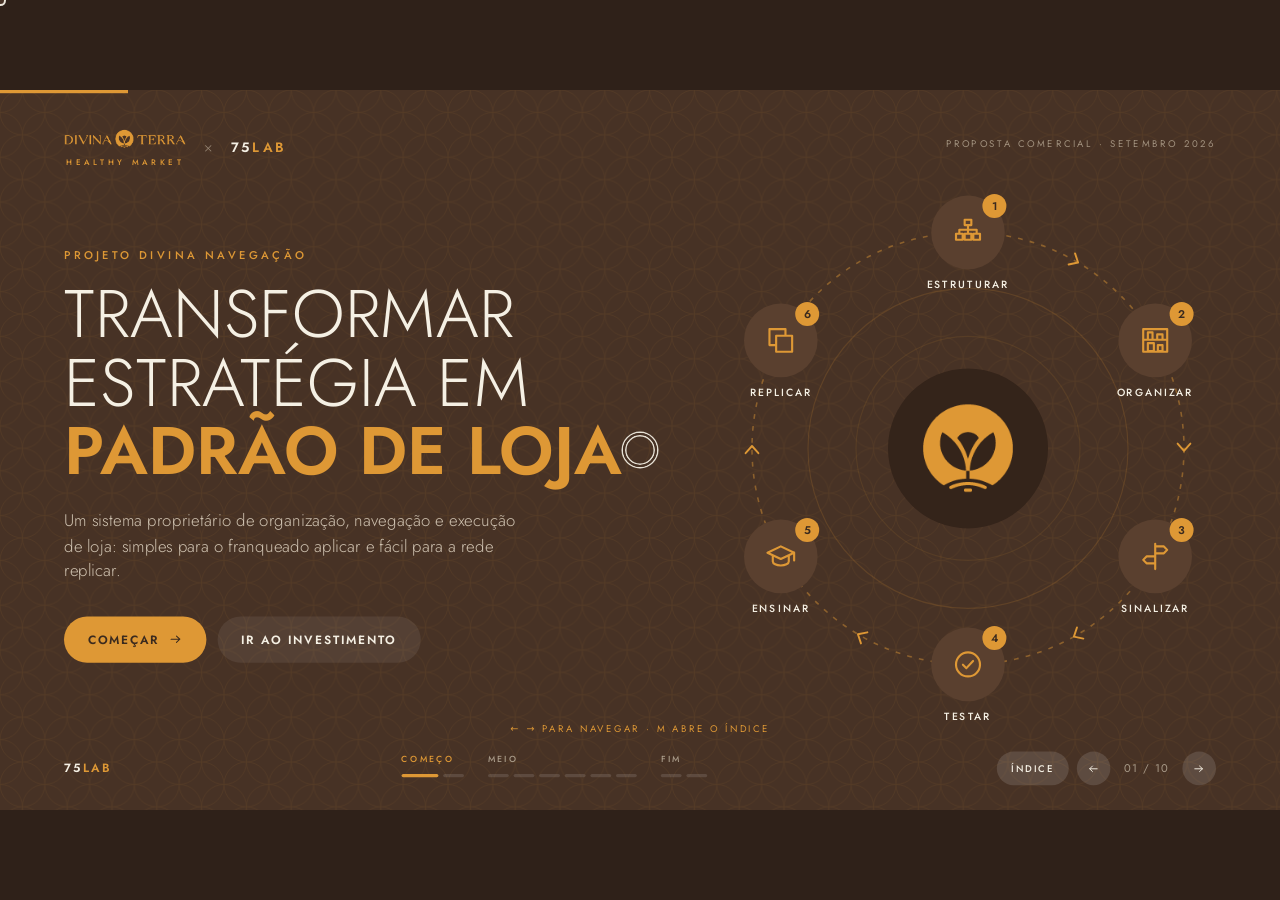
==== commit 4cbb13a8: "Remove todos os travessões da apresentação Frases reescritas com vírgula ou dois pontos, título com " ====
--- a/index.html
+++ b/index.html
@@ -3,8 +3,8 @@
 <head>
 <meta charset="UTF-8">
 <meta name="viewport" content="width=device-width, initial-scale=1">
-<title>Divina Navegação — Divina Terra × 75LAB</title>
-<meta name="description" content="Proposta comercial 75LAB para a Divina Terra — Healthy Market. Divina Navegação: sistema proprietário de organização, navegação e execução de loja.">
+<title>Divina Navegação · Divina Terra × 75LAB</title>
+<meta name="description" content="Proposta comercial 75LAB para a Divina Terra Healthy Market. Divina Navegação: sistema proprietário de organização, navegação e execução de loja.">
 <link rel="preconnect" href="https://fonts.googleapis.com">
 <link rel="preconnect" href="https://fonts.gstatic.com" crossorigin>
 <link href="https://fonts.googleapis.com/css2?family=Cormorant+Garamond:ital,wght@0,500;0,600;1,400;1,500&family=Jost:wght@200;300;400;500;600;700&display=swap" rel="stylesheet">
@@ -153,7 +153,7 @@
 #ixClose{height:44px;padding:0 22px;border-radius:100px;background:rgba(255,255,255,.1);color:var(--creme);font-size:12px;letter-spacing:.22em;text-transform:uppercase}
 #ixClose:hover{background:var(--amber);color:var(--ink)}
 
-/* =================== 01 · CAPA — título + órbita =================== */
+/* =================== 01 · CAPA · título + órbita =================== */
 .s1 .brand{position:absolute;left:80px;top:46px;display:flex;align-items:center;gap:22px}
 .s1 .brand img{height:30px;display:block}
 .s1 .brand .desc{font-size:10px;letter-spacing:.46em;color:var(--amber);text-transform:uppercase;font-weight:500;margin-top:7px;text-align:center}
@@ -179,7 +179,7 @@
 .onode:hover .dot svg{color:var(--ink)}
 .onode:hover .n{background:var(--creme)}
 
-/* =================== 02 · DESAFIO — comparador antes × depois =================== */
+/* =================== 02 · DESAFIO · comparador antes × depois =================== */
 .s2 .title{position:absolute;left:80px;top:104px}
 .s2 .title .h{font-size:58px}
 .s2 .ctl{position:absolute;right:80px;top:104px;display:flex;flex-direction:column;align-items:flex-end;gap:16px}
@@ -213,7 +213,7 @@
 .prob h4{font-size:16px;font-weight:600;letter-spacing:.08em;text-transform:uppercase;color:var(--ink)}
 .prob p{font-size:15px;font-weight:300;line-height:1.4;color:var(--ink2);margin-top:4px}
 
-/* =================== 03 · SISTEMA — roda central =================== */
+/* =================== 03 · SISTEMA · roda central =================== */
 .s3 .title{position:absolute;left:0;right:0;top:100px;text-align:center}
 .s3 .title .h{font-size:50px}
 .s3 .tap{margin-top:14px;font-size:13px;letter-spacing:.24em;text-transform:uppercase;color:#6A4F35;font-weight:600}
@@ -243,7 +243,7 @@
 .mk svg{width:17px;height:17px}
 .isnt .mk svg{color:var(--terra)}.is .mk svg{color:var(--amber)}
 
-/* =================== 04 · DIVINA LOGIC — simulador + regras =================== */
+/* =================== 04 · DIVINA LOGIC · simulador + regras =================== */
 .s4 .title{position:absolute;left:80px;top:100px;width:1000px}
 .s4 .title .h{font-size:60px}
 .s4 .title .lead{margin-top:12px;font-size:20px}
@@ -280,7 +280,7 @@
 .rule .a{font-size:27px;font-weight:600;line-height:1.1}
 .rule p{font-size:16px;font-weight:300;line-height:1.38;opacity:.9;margin-top:4px}
 
-/* =================== 05 · METODOLOGIA — escada =================== */
+/* =================== 05 · METODOLOGIA · escada =================== */
 .s5 .title{position:absolute;left:80px;top:100px}
 .s5 .title .h{font-size:58px}
 .s5 .title .small{margin-top:10px;max-width:760px}
@@ -309,7 +309,7 @@
 .stp .flag svg{width:13px;height:13px;color:var(--amber)}
 .floor{position:absolute;left:80px;right:80px;top:806px;height:3px;border-radius:3px;background:rgba(71,50,37,.22)}
 
-/* =================== 06 · PILOTO E ESCALA — ondas =================== */
+/* =================== 06 · PILOTO E ESCALA · ondas =================== */
 .rip{position:absolute;left:90px;top:150px;width:660px;height:660px}
 .rip:after{content:'';position:absolute;left:50%;top:50%;width:240px;height:240px;margin:-120px 0 0 -120px;border-radius:50%;background:rgba(222,152,53,.3);animation:ripple 3.4s ease-out infinite;z-index:2;pointer-events:none}
 .rc{position:absolute;left:50%;top:50%;border-radius:50%;transform:translate(-50%,-50%);transition:background .35s}
@@ -349,7 +349,7 @@
 .pill{font-size:10.5px;font-weight:600;letter-spacing:.14em;text-transform:uppercase;padding:4px 10px;border-radius:100px;white-space:nowrap;transition:background .3s,color .3s}
 .pill.ok{background:#2E6B4E;color:var(--creme)}.pill.aj{background:var(--amber);color:var(--ink)}.pill.na{background:#EDE4D3;color:var(--ink3)}
 
-/* =================== 07 · PAPÉIS — matriz =================== */
+/* =================== 07 · PAPÉIS · matriz =================== */
 .s7 .title{position:absolute;left:80px;top:100px}
 .s7 .title .h{font-size:56px}
 .s7 .seg{position:absolute;right:80px;top:150px}
@@ -372,7 +372,7 @@
 .strip svg{width:15px;height:15px;color:var(--amber-x)}
 .strip.flow span{background:var(--terra);color:var(--creme);font-size:13px;letter-spacing:.1em;text-transform:uppercase;font-weight:500}
 
-/* =================== 08 · ENTREGÁVEIS — prateleira + tíquetes =================== */
+/* =================== 08 · ENTREGÁVEIS · prateleira + tíquetes =================== */
 .s8 .title{position:absolute;left:80px;top:100px}
 .s8 .title .h{font-size:52px}
 .glabel{position:absolute;left:80px;top:230px}
@@ -412,7 +412,7 @@
 .tkt.on{background:var(--amber);color:var(--ink)}
 .tkt.on svg{color:var(--terra)}
 
-/* =================== 09 · INVESTIMENTO — etiqueta + cupom =================== */
+/* =================== 09 · INVESTIMENTO · etiqueta + cupom =================== */
 .s9 .s9h{position:absolute;left:80px;top:100px;font-size:46px}
 .tag9{position:absolute;left:96px;top:212px;width:700px;height:420px;background:var(--creme);border-radius:30px;transform:rotate(-3.5deg);padding:48px 54px;color:var(--ink);overflow:hidden}
 .tag9 .hole{position:absolute;left:36px;top:38px;width:30px;height:30px;border-radius:50%;background:var(--amber)}
@@ -442,7 +442,7 @@
 .tot span{font-size:15px;letter-spacing:.24em;text-transform:uppercase;font-weight:600}
 .tot b{font-size:36px;font-weight:600;letter-spacing:-.01em}
 
-/* =================== 10 · FECHO — manifesto + caminho =================== */
+/* =================== 10 · FECHO · manifesto + caminho =================== */
 .s10 .man{position:absolute;left:0;right:0;top:104px;text-align:center}
 .s10 .man .h{font-size:64px}
 .s10 .man .lead{max-width:840px;margin:20px auto 0;font-size:20px}
@@ -524,7 +524,7 @@
 <div id="stage" data-theme="terra" data-slide="0">
  <div id="prog"></div>
 
- <!-- ============ 01 · CAPA — título + órbita dos 6 movimentos ============ -->
+ <!-- ============ 01 · CAPA · título + órbita dos 6 movimentos ============ -->
  <section class="slide t-terra s1" data-t="Capa">
   <svg class="pat" style="left:0;top:0;width:100%;height:100%;opacity:.09"><rect width="100%" height="100%" fill="url(#petG)"/></svg>
   <div class="brand rv">
@@ -535,7 +535,7 @@
   <div class="copy">
     <div class="eyebrow rv" style="--d:1">Projeto Divina Navegação</div>
     <h1 class="h rv" style="--d:2">Transformar estratégia em <b>padrão de loja</b></h1>
-    <p class="lead rv" style="--d:3">Um sistema proprietário de organização, navegação e execução de loja — simples para o franqueado aplicar e fácil para a rede replicar.</p>
+    <p class="lead rv" style="--d:3">Um sistema proprietário de organização, navegação e execução de loja: simples para o franqueado aplicar e fácil para a rede replicar.</p>
     <div class="btns rv" style="--d:4">
       <button class="btn ci" data-go="1">Começar <svg><use href="#i-arr"/></svg></button>
       <button class="btn alt ci" data-go="8">Ir ao investimento</button>
@@ -548,7 +548,7 @@
   </div>
  </section>
 
- <!-- ============ 02 · DESAFIO — comparador antes × depois ============ -->
+ <!-- ============ 02 · DESAFIO · comparador antes × depois ============ -->
  <section class="slide s2" data-t="O desafio">
   <div class="sx eyebrow">01 · O ponto de partida</div>
   <div class="title rv"><h2 class="h">O conhecimento existe.<br><b>Falta virar sistema</b></h2></div>
@@ -586,7 +586,7 @@
   </div>
  </section>
 
- <!-- ============ 03 · SISTEMA — roda dos 7 componentes ============ -->
+ <!-- ============ 03 · SISTEMA · roda dos 7 componentes ============ -->
  <section class="slide t-amber s3" data-t="O sistema">
   <svg class="pat" style="left:0;top:0;width:100%;height:150px;opacity:.12"><rect width="100%" height="100%" fill="url(#petT)"/></svg>
   <div class="sx eyebrow">02 · A solução</div>
@@ -613,10 +613,10 @@
   </div>
  </section>
 
- <!-- ============ 04 · DIVINA LOGIC — simulador de gôndola + regras ============ -->
+ <!-- ============ 04 · DIVINA LOGIC · simulador de gôndola + regras ============ -->
  <section class="slide s4" data-t="Divina Logic">
   <div class="sx eyebrow">03 · Divina Logic · sistema modular de exposição</div>
-  <div class="title rv"><h2 class="h">Padrão <b>sem engessamento</b></h2><p class="lead">O franqueado aprende a regra — não copia a foto de uma gôndola.</p></div>
+  <div class="title rv"><h2 class="h">Padrão <b>sem engessamento</b></h2><p class="lead">O franqueado aprende a regra, não copia a foto de uma gôndola.</p></div>
   <div class="howto rv" style="--d:1">
     <span class="st"><i>1</i>Escolha quantos módulos a loja tem</span><span class="sep2"></span>
     <span class="st"><i>2</i>Veja o que muda</span><span class="sep2"></span>
@@ -638,7 +638,7 @@
   </div>
  </section>
 
- <!-- ============ 05 · METODOLOGIA — escada de 7 fases ============ -->
+ <!-- ============ 05 · METODOLOGIA · escada de 7 fases ============ -->
  <section class="slide t-areia s5" data-t="Metodologia em 7 fases">
   <div class="sx eyebrow">04 · Como vamos construir</div>
   <div class="title rv"><h2 class="h">Da imersão à escala, <b>em 7 fases</b></h2><p class="small">São 10 etapas numa subida só. Cada degrau termina com uma aprovação, para o retrabalho não se acumular.</p></div>
@@ -648,7 +648,7 @@
   <div class="floor"></div>
  </section>
 
- <!-- ============ 06 · PILOTO E ESCALA — ondas ============ -->
+ <!-- ============ 06 · PILOTO E ESCALA · ondas ============ -->
  <section class="slide t-terra s6" data-t="Piloto e escala">
   <svg class="pat" style="left:0;top:0;width:100%;height:100%;opacity:.07"><rect width="100%" height="100%" fill="url(#petG)"/></svg>
   <div class="sx eyebrow">05 · Validar antes de escalar</div>
@@ -678,7 +678,7 @@
   </div>
  </section>
 
- <!-- ============ 07 · PAPÉIS — matriz quem faz o quê ============ -->
+ <!-- ============ 07 · PAPÉIS · matriz quem faz o quê ============ -->
  <section class="slide s7" data-t="Papéis e governança">
   <svg class="pat" style="right:0;top:0;width:300px;height:300px;opacity:.09"><rect width="100%" height="100%" fill="url(#petT)"/></svg>
   <div class="sx eyebrow">06 · Quem faz o quê</div>
@@ -701,18 +701,18 @@
   <div class="p7" data-pane7="1">
     <div class="mx tight">
       <div class="row hd"><div>Decisão</div><div><i class="dt7 a"></i>&nbsp;Franqueadora define</div><div><i class="dt7 b"></i>&nbsp;Franqueado executa</div></div>
-      <div class="row"><div class="ac">Arquitetura e nomenclaturas</div><div class="ca">Define as categorias e os nomes oficiais</div><div class="cb no">—</div></div>
+      <div class="row"><div class="ac">Arquitetura e nomenclaturas</div><div class="ca">Define as categorias e os nomes oficiais</div><div class="cb no">○</div></div>
       <div class="row"><div class="ac">Regras e planogramas-base</div><div class="ca">Define e atualiza as regras centrais</div><div class="cb">Aplica as adaptações permitidas</div></div>
-      <div class="row"><div class="ac">Peças de comunicação</div><div class="ca">Aprova novas peças</div><div class="cb no">—</div></div>
-      <div class="row"><div class="ac">Manual</div><div class="ca">Versiona e comunica mudanças oficiais</div><div class="cb no">—</div></div>
-      <div class="row"><div class="ac">Rotina da loja</div><div class="ca no">—</div><div class="cb">Executa, repõe e mantém o padrão todo dia</div></div>
-      <div class="row"><div class="ac">Dúvidas e desvios</div><div class="ca no">—</div><div class="cb">Registra dúvidas e corrige desvios</div></div>
+      <div class="row"><div class="ac">Peças de comunicação</div><div class="ca">Aprova novas peças</div><div class="cb no">○</div></div>
+      <div class="row"><div class="ac">Manual</div><div class="ca">Versiona e comunica mudanças oficiais</div><div class="cb no">○</div></div>
+      <div class="row"><div class="ac">Rotina da loja</div><div class="ca no">○</div><div class="cb">Executa, repõe e mantém o padrão todo dia</div></div>
+      <div class="row"><div class="ac">Dúvidas e desvios</div><div class="ca no">○</div><div class="cb">Registra dúvidas e corrige desvios</div></div>
     </div>
     <div class="strip flow"><b>Novo SKU</b><span>Novo produto</span><svg><use href="#i-arr"/></svg><span>Classificar</span><svg><use href="#i-arr"/></svg><span>Categoria</span><svg><use href="#i-arr"/></svg><span>Prioridade</span><svg><use href="#i-arr"/></svg><span>Posicionar</span><svg><use href="#i-arr"/></svg><span>Atualizar material</span></div>
   </div>
  </section>
 
- <!-- ============ 08 · ENTREGÁVEIS — produtos na prateleira, serviços em tíquetes ============ -->
+ <!-- ============ 08 · ENTREGÁVEIS · produtos na prateleira, serviços em tíquetes ============ -->
  <section class="slide t-mata s8" data-t="Entregáveis">
   <svg class="pat" style="left:0;top:0;width:100%;height:150px;opacity:.14"><rect width="100%" height="100%" fill="url(#petG)"/></svg>
   <div class="sx eyebrow">07 · O que você recebe</div>
@@ -723,7 +723,7 @@
   <div class="tickets rv" style="--d:4"><div class="caps">Serviços · a 75LAB conduz</div><div class="tkg" id="tkg"></div></div>
  </section>
 
- <!-- ============ 09 · INVESTIMENTO — etiqueta de preço + cupom ============ -->
+ <!-- ============ 09 · INVESTIMENTO · etiqueta de preço + cupom ============ -->
  <section class="slide t-amber s9" data-t="Investimento">
   <svg class="pat" style="left:0;top:0;width:100%;height:100%;opacity:.07"><rect width="100%" height="100%" fill="url(#petT)"/></svg>
   <div class="sx eyebrow">08 · Investimento</div>
@@ -761,7 +761,7 @@
   </div>
  </section>
 
- <!-- ============ 10 · FECHO — manifesto + caminho para começar ============ -->
+ <!-- ============ 10 · FECHO · manifesto + caminho para começar ============ -->
  <section class="slide t-terra s10" data-t="Próximo passo">
   <svg class="pat" style="left:0;top:0;width:100%;height:100%;opacity:.08"><rect width="100%" height="100%" fill="url(#petG)"/></svg>
   <div class="sx eyebrow">09 · O próximo passo</div>
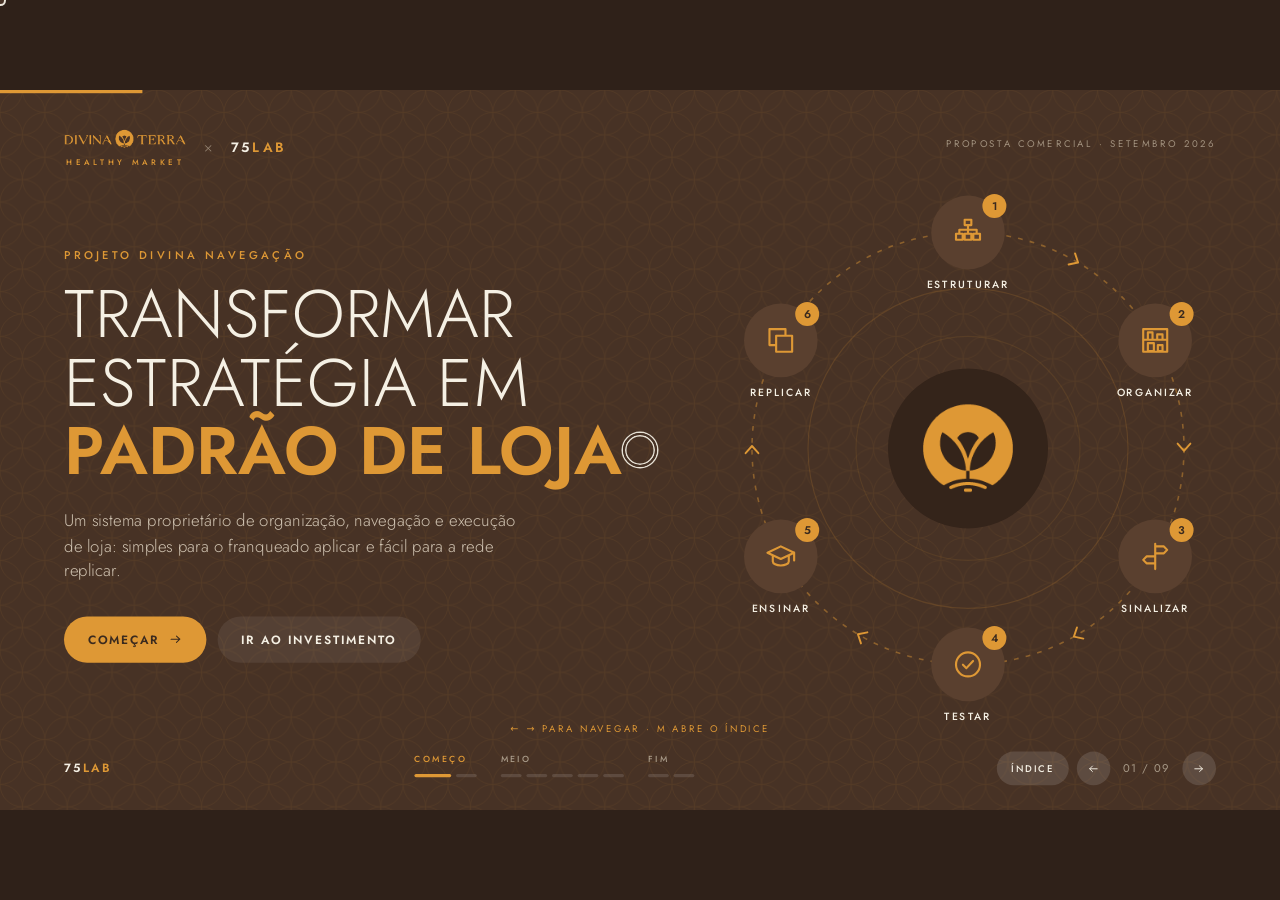
==== commit 4df74a76: "Remove a tela Papéis e governança e alinha a numeração O deck passa a 9 telas. O rótulo do topo de c" ====
--- a/index.html
+++ b/index.html
@@ -187,13 +187,13 @@
 .legend2 span{display:inline-flex;align-items:center;gap:7px}
 .legend2 svg{width:20px;height:20px;color:var(--ink)}
 .legend2 em{font-style:normal;font-size:12px;letter-spacing:.18em;text-transform:uppercase;color:var(--amber-x);font-weight:600;margin-left:6px}
-.cmp{position:absolute;left:80px;top:258px;width:1440px;height:400px;border-radius:26px;overflow:hidden;--x:50%;user-select:none;touch-action:none}
+.cmp{position:absolute;left:80px;top:258px;width:1440px;height:430px;border-radius:26px;overflow:hidden;--x:50%;user-select:none;touch-action:none}
 .cmp .ly{position:absolute;inset:0}
 .cmp .before{background:#E6DCC8}
 .cmp .after{background:var(--terra);clip-path:inset(0 0 0 var(--x))}
 .cmp.anim .after{transition:clip-path .7s var(--ease)}
 .cmp.anim .handle{transition:left .7s var(--ease)}
-.cmp .shelfsvg{position:absolute;left:0;top:0;width:1440px;height:400px}
+.cmp .shelfsvg{position:absolute;left:0;top:0;width:1440px;height:430px}
 .cmp .tagl{position:absolute;top:22px;font-size:12px;letter-spacing:.22em;text-transform:uppercase;font-weight:600;padding:9px 16px;border-radius:100px}
 .cmp .before .tagl{left:24px;background:rgba(71,50,37,.1);color:var(--ink2)}
 .cmp .after .tagl{right:24px;background:var(--amber);color:var(--ink)}
@@ -205,9 +205,12 @@
 .cmp .knob{position:absolute;top:50%;left:0;width:66px;height:66px;margin:-33px 0 0 -33px;border-radius:50%;background:var(--amber);display:grid;place-items:center}
 .cmp .knob svg{width:30px;height:30px;color:var(--ink)}
 .pin{position:absolute;width:40px;height:40px;margin:-20px 0 0 -20px;border-radius:50%;background:var(--terra);color:var(--amber);font-weight:600;font-size:17px;display:grid;place-items:center;animation:pulse 2.6s ease-in-out infinite}
-.blbl{font:500 12px 'Jost',sans-serif;letter-spacing:.2em;fill:#7E6146}
+.brd{font:600 10px 'Jost',sans-serif;letter-spacing:.14em;fill:#3A2A1E}
+.ben{font:500 15px 'Jost',sans-serif;fill:#F5F0E4}
+.prc{font:600 17px 'Jost',sans-serif;fill:#DE9835}
+.prcs{font:600 9.5px 'Jost',sans-serif;letter-spacing:.12em;fill:#CFC2B0}
 .tst{font:600 13px 'Jost',sans-serif;letter-spacing:.18em;fill:#3A2A1E}
-.probs{position:absolute;left:80px;right:80px;top:688px;display:grid;grid-template-columns:repeat(4,1fr);gap:30px}
+.probs{position:absolute;left:80px;right:80px;top:704px;display:grid;grid-template-columns:repeat(4,1fr);gap:30px}
 .prob{display:flex;gap:14px;align-items:flex-start}
 .prob .pn{flex:0 0 40px;height:40px;border-radius:50%;background:var(--terra);color:var(--amber);font-weight:600;font-size:17px;display:grid;place-items:center}
 .prob h4{font-size:16px;font-weight:600;letter-spacing:.08em;text-transform:uppercase;color:var(--ink)}
@@ -349,30 +352,7 @@
 .pill{font-size:10.5px;font-weight:600;letter-spacing:.14em;text-transform:uppercase;padding:4px 10px;border-radius:100px;white-space:nowrap;transition:background .3s,color .3s}
 .pill.ok{background:#2E6B4E;color:var(--creme)}.pill.aj{background:var(--amber);color:var(--ink)}.pill.na{background:#EDE4D3;color:var(--ink3)}
 
-/* =================== 07 · PAPÉIS · matriz =================== */
-.s7 .title{position:absolute;left:80px;top:100px}
-.s7 .title .h{font-size:56px}
-.s7 .seg{position:absolute;right:80px;top:150px}
-.p7{position:absolute;left:80px;top:250px;width:1440px;display:none}
-.p7.on{display:block;animation:fadein .45s var(--ease) both}
-.mx .row{display:grid;grid-template-columns:420px 1fr 1fr;gap:10px;margin-bottom:9px}
-.mx .row>div{border-radius:16px;padding:0 22px;display:flex;align-items:center;gap:14px;min-height:62px}
-.mx.tight .row>div{min-height:55px}
-.mx .hd>div{min-height:0!important;padding:0 22px 6px;font-size:13px;letter-spacing:.22em;text-transform:uppercase;font-weight:600;color:var(--ink2)}
-.mx .ac{background:#EDE4D3;font-size:17px;font-weight:500;color:var(--ink)}
-.mx .ac .rn{font-family:'Cormorant Garamond',serif;font-size:24px;font-weight:600;color:var(--amber-x);min-width:30px}
-.mx .ca{background:rgba(222,152,53,.24)}.mx .cb{background:rgba(71,50,37,.1)}
-.mx .ca,.mx .cb{font-size:16px;font-weight:300;color:var(--ink)}
-.mx .no{background:rgba(71,50,37,.035);color:var(--ink3)!important;justify-content:center}
-.dt7{flex:0 0 14px;height:14px;border-radius:50%}
-.dt7.a{background:var(--amber)}.dt7.b{background:var(--terra)}
-.strip{margin-top:18px;display:flex;align-items:center;gap:10px;flex-wrap:wrap}
-.strip>b{font-size:13px;letter-spacing:.22em;text-transform:uppercase;font-weight:600;color:var(--amber-x);margin-right:8px}
-.strip span{background:#EDE4D3;border-radius:100px;padding:10px 16px;font-size:15px;color:var(--ink)}
-.strip svg{width:15px;height:15px;color:var(--amber-x)}
-.strip.flow span{background:var(--terra);color:var(--creme);font-size:13px;letter-spacing:.1em;text-transform:uppercase;font-weight:500}
-
-/* =================== 08 · ENTREGÁVEIS · prateleira + tíquetes =================== */
+/* =================== 07 · ENTREGÁVEIS · prateleira + tíquetes =================== */
 .s8 .title{position:absolute;left:80px;top:100px}
 .s8 .title .h{font-size:52px}
 .glabel{position:absolute;left:80px;top:230px}
@@ -412,7 +392,7 @@
 .tkt.on{background:var(--amber);color:var(--ink)}
 .tkt.on svg{color:var(--terra)}
 
-/* =================== 09 · INVESTIMENTO · etiqueta + cupom =================== */
+/* =================== 08 · INVESTIMENTO · etiqueta + cupom =================== */
 .s9 .s9h{position:absolute;left:80px;top:100px;font-size:46px}
 .tag9{position:absolute;left:96px;top:212px;width:700px;height:420px;background:var(--creme);border-radius:30px;transform:rotate(-3.5deg);padding:48px 54px;color:var(--ink);overflow:hidden}
 .tag9 .hole{position:absolute;left:36px;top:38px;width:30px;height:30px;border-radius:50%;background:var(--amber)}
@@ -442,7 +422,7 @@
 .tot span{font-size:15px;letter-spacing:.24em;text-transform:uppercase;font-weight:600}
 .tot b{font-size:36px;font-weight:600;letter-spacing:-.01em}
 
-/* =================== 10 · FECHO · manifesto + caminho =================== */
+/* =================== 09 · FECHO · manifesto + caminho =================== */
 .s10 .man{position:absolute;left:0;right:0;top:104px;text-align:center}
 .s10 .man .h{font-size:64px}
 .s10 .man .lead{max-width:840px;margin:20px auto 0;font-size:20px}
@@ -538,7 +518,7 @@
     <p class="lead rv" style="--d:3">Um sistema proprietário de organização, navegação e execução de loja: simples para o franqueado aplicar e fácil para a rede replicar.</p>
     <div class="btns rv" style="--d:4">
       <button class="btn ci" data-go="1">Começar <svg><use href="#i-arr"/></svg></button>
-      <button class="btn alt ci" data-go="8">Ir ao investimento</button>
+      <button class="btn alt ci" data-go="7">Ir ao investimento</button>
     </div>
   </div>
   <div class="orbit rv" style="--d:2" id="orbit">
@@ -550,7 +530,7 @@
 
  <!-- ============ 02 · DESAFIO · comparador antes × depois ============ -->
  <section class="slide s2" data-t="O desafio">
-  <div class="sx eyebrow">01 · O ponto de partida</div>
+  <div class="sx eyebrow">02 · O ponto de partida</div>
   <div class="title rv"><h2 class="h">O conhecimento existe.<br><b>Falta virar sistema</b></h2></div>
   <div class="ctl rv" style="--d:1">
     <div class="seg" id="cmpSeg">
@@ -563,18 +543,18 @@
   </div>
   <div class="cmp rv" style="--d:2" id="cmp">
     <div class="ly before">
-      <svg class="shelfsvg" id="shB" viewBox="0 0 1440 400"></svg>
+      <svg class="shelfsvg" id="shB" viewBox="0 0 1440 430"></svg>
       <span class="tagl">Hoje · por marca</span>
       <div class="bubble">“Onde fica a creatina?”</div>
-      <span class="pin" style="left:150px;top:150px">1</span>
-      <span class="pin" style="left:420px;top:372px">2</span>
+      <span class="pin" style="left:190px;top:205px">1</span>
+      <span class="pin" style="left:520px;top:149px">2</span>
       <span class="pin" style="left:660px;top:40px">3</span>
-      <span class="pin" style="left:560px;top:250px">4</span>
+      <span class="pin" style="left:620px;top:372px">4</span>
     </div>
     <div class="ly after">
-      <svg class="shelfsvg" id="shA" viewBox="0 0 1440 400"></svg>
+      <svg class="shelfsvg" id="shA" viewBox="0 0 1440 430"></svg>
       <span class="tagl">Proposto · por necessidade</span>
-      <div class="bubble">Necessidade → categoria → marca</div>
+      <div class="bubble">Necessidade → categoria → marca → preço</div>
     </div>
     <div class="handle"><div class="knob"><svg><use href="#i-drag"/></svg></div></div>
   </div>
@@ -589,7 +569,7 @@
  <!-- ============ 03 · SISTEMA · roda dos 7 componentes ============ -->
  <section class="slide t-amber s3" data-t="O sistema">
   <svg class="pat" style="left:0;top:0;width:100%;height:150px;opacity:.12"><rect width="100%" height="100%" fill="url(#petT)"/></svg>
-  <div class="sx eyebrow">02 · A solução</div>
+  <div class="sx eyebrow">03 · A solução</div>
   <div class="title rv"><h2 class="h">Não é um manual. É um <b>sistema de execução</b></h2><p class="tap">Clique em cada parte da roda</p></div>
   <div class="isnt rv" style="--d:2">
     <h5>Não é</h5>
@@ -615,7 +595,7 @@
 
  <!-- ============ 04 · DIVINA LOGIC · simulador de gôndola + regras ============ -->
  <section class="slide s4" data-t="Divina Logic">
-  <div class="sx eyebrow">03 · Divina Logic · sistema modular de exposição</div>
+  <div class="sx eyebrow">04 · Divina Logic · sistema modular de exposição</div>
   <div class="title rv"><h2 class="h">Padrão <b>sem engessamento</b></h2><p class="lead">O franqueado aprende a regra, não copia a foto de uma gôndola.</p></div>
   <div class="howto rv" style="--d:1">
     <span class="st"><i>1</i>Escolha quantos módulos a loja tem</span><span class="sep2"></span>
@@ -640,7 +620,7 @@
 
  <!-- ============ 05 · METODOLOGIA · escada de 7 fases ============ -->
  <section class="slide t-areia s5" data-t="Metodologia em 7 fases">
-  <div class="sx eyebrow">04 · Como vamos construir</div>
+  <div class="sx eyebrow">05 · Como vamos construir</div>
   <div class="title rv"><h2 class="h">Da imersão à escala, <b>em 7 fases</b></h2><p class="small">São 10 etapas numa subida só. Cada degrau termina com uma aprovação, para o retrabalho não se acumular.</p></div>
   <p class="note5 rv" style="--d:1">Prazo definitivo conforme entrega de dados, aprovações e disponibilidade da loja piloto.</p>
   <div class="pcard5 rv" style="--d:1" id="pcard"></div>
@@ -651,7 +631,7 @@
  <!-- ============ 06 · PILOTO E ESCALA · ondas ============ -->
  <section class="slide t-terra s6" data-t="Piloto e escala">
   <svg class="pat" style="left:0;top:0;width:100%;height:100%;opacity:.07"><rect width="100%" height="100%" fill="url(#petG)"/></svg>
-  <div class="sx eyebrow">05 · Validar antes de escalar</div>
+  <div class="sx eyebrow">06 · Validar antes de escalar</div>
   <div class="rip rv" style="--d:1">
     <button class="rc c3 ci" data-onda="2"><span class="rl" style="top:30px"><b>Onda 3</b><span>Expansão</span></span></button>
     <button class="rc c2 ci" data-onda="1"><span class="rl" style="top:26px"><b>Onda 2</b><span>Representativas</span></span></button>
@@ -678,41 +658,7 @@
   </div>
  </section>
 
- <!-- ============ 07 · PAPÉIS · matriz quem faz o quê ============ -->
- <section class="slide s7" data-t="Papéis e governança">
-  <svg class="pat" style="right:0;top:0;width:300px;height:300px;opacity:.09"><rect width="100%" height="100%" fill="url(#petT)"/></svg>
-  <div class="sx eyebrow">06 · Quem faz o quê</div>
-  <div class="title rv"><h2 class="h">Papéis claros.<br><b>Um padrão que se mantém</b></h2></div>
-  <div class="seg rv" style="--d:1" id="p7seg"><button class="on ci" data-p7="0">Durante o projeto</button><button class="ci" data-p7="1">Depois, na rede</button></div>
-
-  <div class="p7 on rv" style="--d:2" data-pane7="0">
-    <div class="mx">
-      <div class="row hd"><div>Etapa</div><div><i class="dt7 a"></i>&nbsp;75LAB conduz</div><div><i class="dt7 b"></i>&nbsp;Divina Terra viabiliza e aprova</div></div>
-      <div class="row"><div class="ac"><span class="rn">1</span>Diagnóstico</div><div class="ca">Conduz a imersão na loja piloto</div><div class="cb">Disponibiliza a loja piloto e indica o ponto focal</div></div>
-      <div class="row"><div class="ac"><span class="rn">2</span>Categorias e Divina Logic</div><div class="ca">Desenvolve arquitetura, naming e regras</div><div class="cb">Fornece mix e cadastros e aprova no prazo</div></div>
-      <div class="row"><div class="ac"><span class="rn">3</span>Planogramas e sistema visual</div><div class="ca">Cria planogramas, peças e templates</div><div class="cb">Fornece dimensões ou acesso ao levantamento</div></div>
-      <div class="row"><div class="ac"><span class="rn">4</span>Loja piloto</div><div class="ca">Acompanha a implantação e consolida aprendizados</div><div class="cb">Consolida os feedbacks num só retorno</div></div>
-      <div class="row"><div class="ac"><span class="rn">5</span>Manual e treinamento</div><div class="ca">Desenvolve manual, guia rápido e trilha</div><div class="cb">Indica os responsáveis pelo treinamento</div></div>
-      <div class="row"><div class="ac"><span class="rn">6</span>Escala</div><div class="ca">Propõe clusters, rollout e auditoria</div><div class="cb">Informa formatos de loja e coordena os franqueados</div></div>
-    </div>
-    <div class="strip"><b>Dependências críticas</b><span>Qualidade das informações de mix</span><span>Loja piloto disponível</span><span>Velocidade de aprovação</span><span>Responsáveis definidos</span></div>
-  </div>
-
-  <div class="p7" data-pane7="1">
-    <div class="mx tight">
-      <div class="row hd"><div>Decisão</div><div><i class="dt7 a"></i>&nbsp;Franqueadora define</div><div><i class="dt7 b"></i>&nbsp;Franqueado executa</div></div>
-      <div class="row"><div class="ac">Arquitetura e nomenclaturas</div><div class="ca">Define as categorias e os nomes oficiais</div><div class="cb no">○</div></div>
-      <div class="row"><div class="ac">Regras e planogramas-base</div><div class="ca">Define e atualiza as regras centrais</div><div class="cb">Aplica as adaptações permitidas</div></div>
-      <div class="row"><div class="ac">Peças de comunicação</div><div class="ca">Aprova novas peças</div><div class="cb no">○</div></div>
-      <div class="row"><div class="ac">Manual</div><div class="ca">Versiona e comunica mudanças oficiais</div><div class="cb no">○</div></div>
-      <div class="row"><div class="ac">Rotina da loja</div><div class="ca no">○</div><div class="cb">Executa, repõe e mantém o padrão todo dia</div></div>
-      <div class="row"><div class="ac">Dúvidas e desvios</div><div class="ca no">○</div><div class="cb">Registra dúvidas e corrige desvios</div></div>
-    </div>
-    <div class="strip flow"><b>Novo SKU</b><span>Novo produto</span><svg><use href="#i-arr"/></svg><span>Classificar</span><svg><use href="#i-arr"/></svg><span>Categoria</span><svg><use href="#i-arr"/></svg><span>Prioridade</span><svg><use href="#i-arr"/></svg><span>Posicionar</span><svg><use href="#i-arr"/></svg><span>Atualizar material</span></div>
-  </div>
- </section>
-
- <!-- ============ 08 · ENTREGÁVEIS · produtos na prateleira, serviços em tíquetes ============ -->
+ <!-- ============ 07 · ENTREGÁVEIS · produtos na prateleira, serviços em tíquetes ============ -->
  <section class="slide t-mata s8" data-t="Entregáveis">
   <svg class="pat" style="left:0;top:0;width:100%;height:150px;opacity:.14"><rect width="100%" height="100%" fill="url(#petG)"/></svg>
   <div class="sx eyebrow">07 · O que você recebe</div>
@@ -723,7 +669,7 @@
   <div class="tickets rv" style="--d:4"><div class="caps">Serviços · a 75LAB conduz</div><div class="tkg" id="tkg"></div></div>
  </section>
 
- <!-- ============ 09 · INVESTIMENTO · etiqueta de preço + cupom ============ -->
+ <!-- ============ 08 · INVESTIMENTO · etiqueta de preço + cupom ============ -->
  <section class="slide t-amber s9" data-t="Investimento">
   <svg class="pat" style="left:0;top:0;width:100%;height:100%;opacity:.07"><rect width="100%" height="100%" fill="url(#petT)"/></svg>
   <div class="sx eyebrow">08 · Investimento</div>
@@ -735,13 +681,13 @@
     <div class="facts"><span>1 loja piloto</span><span>10 etapas em 7 fases</span><span>Janela limitada de suporte</span></div>
     <div class="bar"><span>Divina Terra × 75LAB</span><span>Um ativo da rede</span></div>
   </div>
-  <div class="s9btn rv" style="--d:3"><button class="btn ci" data-go="9">Ver o próximo passo <svg><use href="#i-arr"/></svg></button></div>
+  <div class="s9btn rv" style="--d:3"><button class="btn ci" data-go="8">Ver o próximo passo <svg><use href="#i-arr"/></svg></button></div>
   <div class="rcpt rv" style="--d:2">
     <div class="rh"><b>Divina Navegação</b><span>Divina Terra × 75LAB</span></div>
     <div class="dash"></div>
     <div class="rs">Você leva</div>
-    <button class="rl2 ci" data-go="7" data-pick="p0"><span>9 produtos que ficam com a rede</span><i class="ld"></i><em>ver <svg><use href="#i-arr"/></svg></em></button>
-    <button class="rl2 ci" data-go="7" data-pick="s0"><span>6 serviços conduzidos pela 75LAB</span><i class="ld"></i><em>ver <svg><use href="#i-arr"/></svg></em></button>
+    <button class="rl2 ci" data-go="6" data-pick="p0"><span>9 produtos que ficam com a rede</span><i class="ld"></i><em>ver <svg><use href="#i-arr"/></svg></em></button>
+    <button class="rl2 ci" data-go="6" data-pick="s0"><span>6 serviços conduzidos pela 75LAB</span><i class="ld"></i><em>ver <svg><use href="#i-arr"/></svg></em></button>
     <div class="rl2"><span>Implantação assistida na loja piloto</span><i class="ld"></i><em><svg><use href="#i-ok"/></svg></em></div>
     <div class="rl2"><span>Janela limitada de suporte</span><i class="ld"></i><em><svg><use href="#i-ok"/></svg></em></div>
     <div class="dash"></div>
@@ -761,7 +707,7 @@
   </div>
  </section>
 
- <!-- ============ 10 · FECHO · manifesto + caminho para começar ============ -->
+ <!-- ============ 09 · FECHO · manifesto + caminho para começar ============ -->
  <section class="slide t-terra s10" data-t="Próximo passo">
   <svg class="pat" style="left:0;top:0;width:100%;height:100%;opacity:.08"><rect width="100%" height="100%" fill="url(#petG)"/></svg>
   <div class="sx eyebrow">09 · O próximo passo</div>
@@ -789,7 +735,7 @@
     <em>Métricas comerciais só numa fase posterior, com baseline e método de medição adequados.</em>
   </div>
   <div class="btns10 rv" style="--d:4">
-    <button class="btn ci" data-go="8">Rever o investimento <svg><use href="#i-arr"/></svg></button>
+    <button class="btn ci" data-go="7">Rever o investimento <svg><use href="#i-arr"/></svg></button>
     <button class="btn alt ci" data-go="0">Voltar ao início</button>
     <button class="btn alt ci" id="pdf">Baixar PDF <svg><use href="#i-print"/></svg></button>
   </div>
@@ -805,7 +751,7 @@
      <div class="nav">
        <button class="ixb ci" data-ix>Índice</button>
        <button class="nb ci" data-prev aria-label="Anterior"><svg><use href="#i-l"/></svg></button>
-       <span class="cnt" id="cnt">01 / 10</span>
+       <span class="cnt" id="cnt">01 / 09</span>
        <button class="nb ci" data-next aria-label="Próxima"><svg><use href="#i-arr"/></svg></button>
      </div>
    </div>
@@ -891,7 +837,7 @@
     s4:{i:'i-grow',  n:'Rollout e governança', l:['Plano de implantação em ondas','Papéis da franqueadora e do franqueado','Fluxo de novos SKUs e versionamento']},
     s5:{i:'i-cycle', n:'Janela de suporte', l:['Período e canal definidos','Dúvidas de leitura de planograma e de categoria','Apoio na aplicação das regras e dos materiais']}
   };
-  var ACTS = [['Começo',0,1],['Meio',2,7],['Fim',8,9]];
+  var ACTS = [['Começo',0,1],['Meio',2,6],['Fim',7,8]];
 
   /* ================= 01 · ÓRBITA ================= */
   (function(){
@@ -915,29 +861,45 @@
 
   /* ================= 02 · PRATELEIRAS ANTES × DEPOIS ================= */
   (function(){
-    var BRAND = ['#CDB99A','#B98B63','#93A088','#D9A866'], TYPE = ['i-jar','i-target','i-drop'], ROWS = [110,200,290];
+    var BRAND = ['#CDB99A','#B98B63','#93A088','#D9A866'], TYPE = ['i-jar','i-target','i-drop'];
+    var ROWS = [172,256,340], PW = 42, PH = 58, STEP = 47, X0 = 120;
     function pkg(svg, x, y, fill, type){
-      svg.appendChild(sv('rect',{x:x,y:y,width:46,height:66,rx:7,fill:fill}));
-      var u = sv('use',{href:'#' + TYPE[type],x:x + 10,y:y + 20,width:26,height:26}); u.setAttribute('style','color:#3A2A1E'); svg.appendChild(u);
+      svg.appendChild(sv('rect',{x:x,y:y,width:PW,height:PH,rx:6,fill:fill}));
+      var u = sv('use',{href:'#' + TYPE[type],x:x + 9,y:y + 17,width:24,height:24}); u.setAttribute('style','color:#3A2A1E'); svg.appendChild(u);
     }
-    function planks(svg, color){ ROWS.forEach(function(y){ svg.appendChild(sv('rect',{x:40,y:y + 68,width:1360,height:7,rx:3,fill:color})); }); }
-    // hoje: blocos por marca, tipos misturados
+    function planks(svg, color){ ROWS.forEach(function(y){ svg.appendChild(sv('rect',{x:X0 - 20,y:y + PH + 2,width:1440 - X0,height:7,rx:3,fill:color})); }); }
+    function label(svg, x, y, cls, txt, anchor){ var t = sv('text',{x:x,y:y,'text-anchor':anchor || 'middle','class':cls}); t.textContent = txt; svg.appendChild(t); }
+    function pill(svg, x, w, fill, txt){ svg.appendChild(sv('rect',{x:x,y:138,width:w,height:22,rx:11,fill:fill})); label(svg, x + w / 2, 153, 'brd', txt); }
+
+    // HOJE: blocos por marca, tipos misturados, preço sem ordem
     var b = $('shB'), mix = [0,1,0,2,1,0];
     planks(b, '#BCAB8E');
     for(var br = 0; br < 4; br++){
-      var gx = 70 + br * (6 * 52 + 22);
-      ROWS.forEach(function(y, r){ for(var q = 0; q < 6; q++) pkg(b, gx + q * 52, y, BRAND[br], mix[(q + br + r) % 6]); });
-      var t = sv('text',{x:gx + 153,y:394,'text-anchor':'middle','class':'blbl'}); t.textContent = 'MARCA ' + 'ABCD'[br]; b.appendChild(t);
+      var gx = X0 + br * (6 * STEP + 24);
+      pill(b, gx, 6 * STEP - 5, BRAND[br], 'MARCA ' + (br + 1));
+      ROWS.forEach(function(y, r){ for(var q = 0; q < 6; q++) pkg(b, gx + q * STEP, y, BRAND[br], mix[(q + br + r) % 6]); });
     }
-    // proposto: blocos por necessidade, marcas em ordem dentro de cada bloco
-    var a = $('shA'), CATS = [['PROTEÍNAS',10,0,[0,0,0,1,1,1,2,2,3,3]],['CREATINAS',7,1,[0,0,1,1,2,2,3]],['ÔMEGAS',7,2,[0,0,1,1,2,2,3]]], x = 70;
+
+    // PROPOSTO: necessidade (categoria + motivo) > marca (blocos verticais) > preço (caros em cima, baratos embaixo)
+    var a = $('shA');
     planks(a, '#7A6250');
+    a.appendChild(sv('path',{d:'M34 ' + (ROWS[2] + PH) + ' V' + (ROWS[0] + 4),stroke:'#DE9835','stroke-width':2,fill:'none'}));
+    a.appendChild(sv('path',{d:'M27 ' + (ROWS[0] + 13) + ' L34 ' + (ROWS[0] + 3) + ' L41 ' + (ROWS[0] + 13),stroke:'#DE9835','stroke-width':2,fill:'none','stroke-linecap':'round','stroke-linejoin':'round'}));
+    label(a, 20, 152, 'prcs', 'MAIS CARO', 'start');
+    label(a, 20, ROWS[2] + PH + 24, 'prcs', 'MAIS BARATO', 'start');
+    ['$$$','$$','$'].forEach(function(p, r){ label(a, 50, ROWS[r] + PH / 2 + 6, 'prc', p, 'start'); });
+    var CATS = [['PROTEÍNAS','Ganho de massa muscular',0],['CREATINAS','Recuperação do grupo muscular',1],['ÔMEGAS','Saúde cardiovascular',2]];
+    var BW = 2 * STEP - 5, CW = 8 * STEP + 3 * 8 - 5, x = X0;
     CATS.forEach(function(c){
-      var w = c[1] * 52 - 6;
-      a.appendChild(sv('rect',{x:x,y:72,width:w,height:28,rx:8,fill:'#DE9835'}));
-      var tt = sv('text',{x:x + w / 2,y:91,'text-anchor':'middle','class':'tst'}); tt.textContent = c[0]; a.appendChild(tt);
-      ROWS.forEach(function(y){ for(var q = 0; q < c[1]; q++) pkg(a, x + q * 52, y + 14, BRAND[c[3][q]], c[2]); });
-      x += w + 50;
+      a.appendChild(sv('rect',{x:x,y:74,width:CW,height:28,rx:8,fill:'#DE9835'}));
+      label(a, x + CW / 2, 93, 'tst', c[0]);
+      label(a, x + CW / 2, 125, 'ben', c[1]);
+      for(var br = 0; br < 4; br++){
+        var bx = x + br * (2 * STEP + 8);
+        pill(a, bx, BW, BRAND[br], 'MARCA ' + (br + 1));
+        ROWS.forEach(function(y){ for(var q = 0; q < 2; q++) pkg(a, bx + q * STEP, y, BRAND[br], c[2]); });
+      }
+      x += CW + 40;
     });
   })();
   var cmp = $('cmp'), dragging = false;
@@ -1126,13 +1088,13 @@
     slides[i].querySelectorAll('.rv').forEach(restart);
     setTimeout(function(){ old.classList.remove('prev'); lock = false; }, 640);
     paint();
-    if(i === 8) countUp();
+    if(i === 7) countUp();
   }
   function next(){ go(i + 1); } function prev(){ go(i - 1); }
   slides[0].classList.add('act'); paint();
 
   document.addEventListener('click', function(e){
-    var t = e.target.closest('[data-go],[data-next],[data-prev],[data-ix],#ixClose,#pdf,[data-cmp],[data-wseg],#hub,[data-mod],[data-step],[data-onda],[data-audit],[data-p7],[data-item],[data-check]');
+    var t = e.target.closest('[data-go],[data-next],[data-prev],[data-ix],#ixClose,#pdf,[data-cmp],[data-wseg],#hub,[data-mod],[data-step],[data-onda],[data-audit],[data-item],[data-check]');
     if(!t) return;
     if(t.hasAttribute('data-go')){ closeIx(); if(t.hasAttribute('data-pick')) setItem(t.getAttribute('data-pick')); return go(+t.getAttribute('data-go')); }
     if(t.hasAttribute('data-next')) return next();
@@ -1147,12 +1109,6 @@
     if(t.hasAttribute('data-step')) return setStep(+t.getAttribute('data-step'));
     if(t.hasAttribute('data-onda')) return setOnda(+t.getAttribute('data-onda'));
     if(t.hasAttribute('data-audit')){ var a = AUD[+t.getAttribute('data-audit')]; a[1] = (a[1] + 1) % 3; return drawAudit(); }
-    if(t.hasAttribute('data-p7')){
-      var k = t.getAttribute('data-p7');
-      document.querySelectorAll('[data-p7]').forEach(function(b){ b.classList.toggle('on', b === t); });
-      document.querySelectorAll('.p7').forEach(function(p){ p.classList.toggle('on', p.getAttribute('data-pane7') === k); });
-      return;
-    }
     if(t.hasAttribute('data-item')) return setItem(t.getAttribute('data-item'));
     if(t.hasAttribute('data-check')){ var c = +t.getAttribute('data-check'); checks[c] = !checks[c]; return paintChecks(); }
   });
